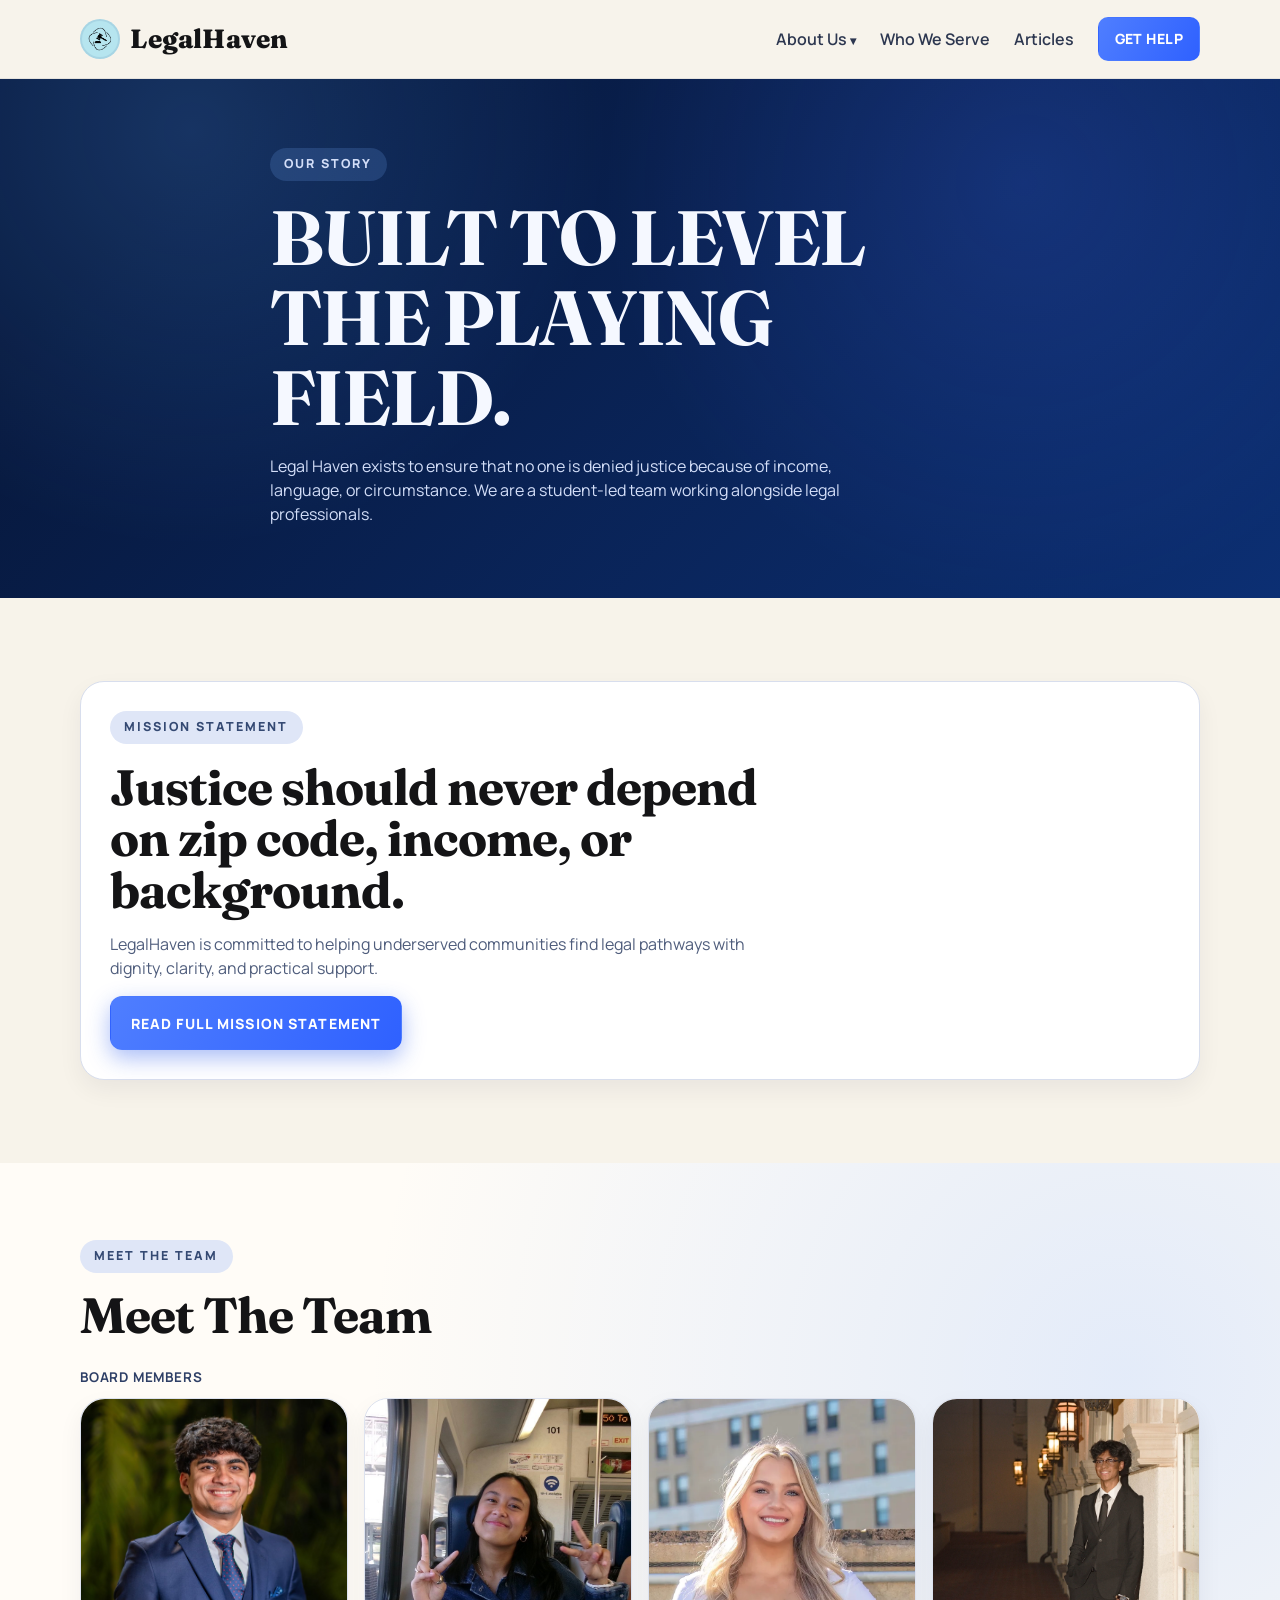
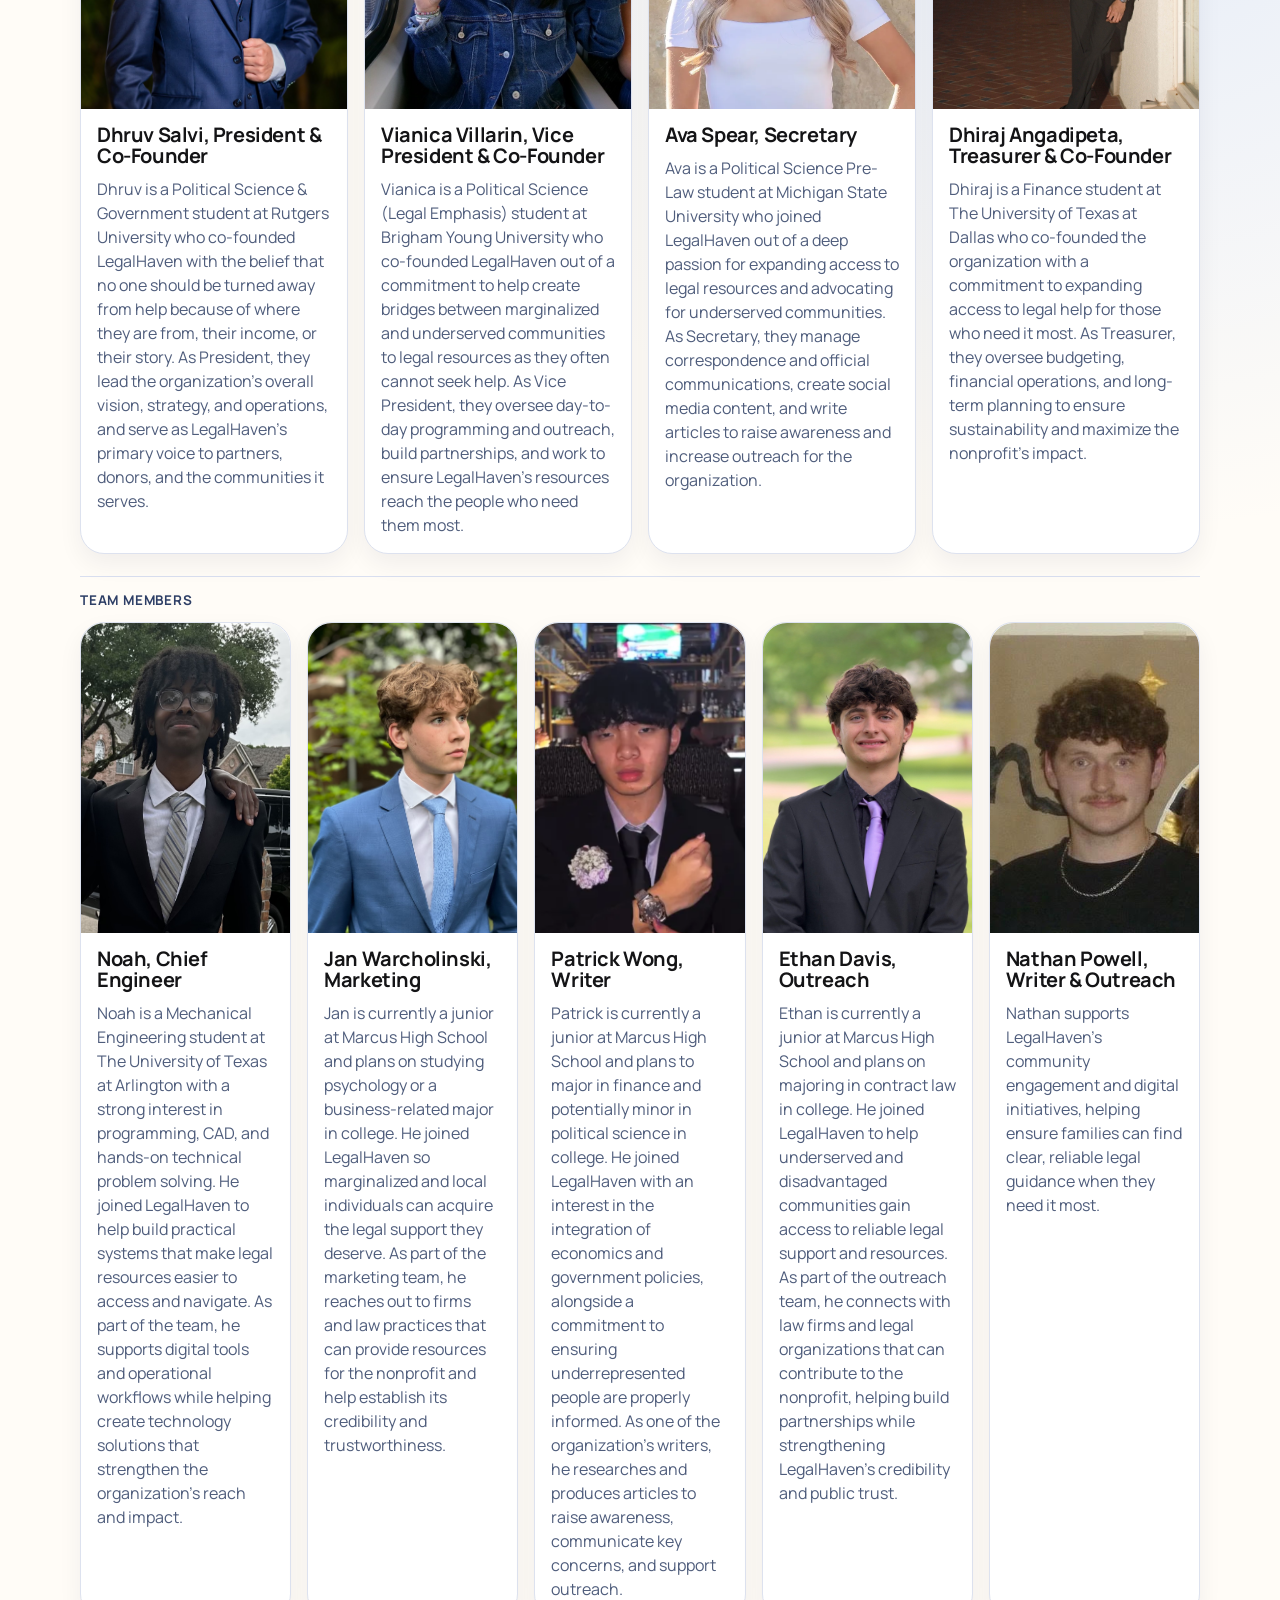
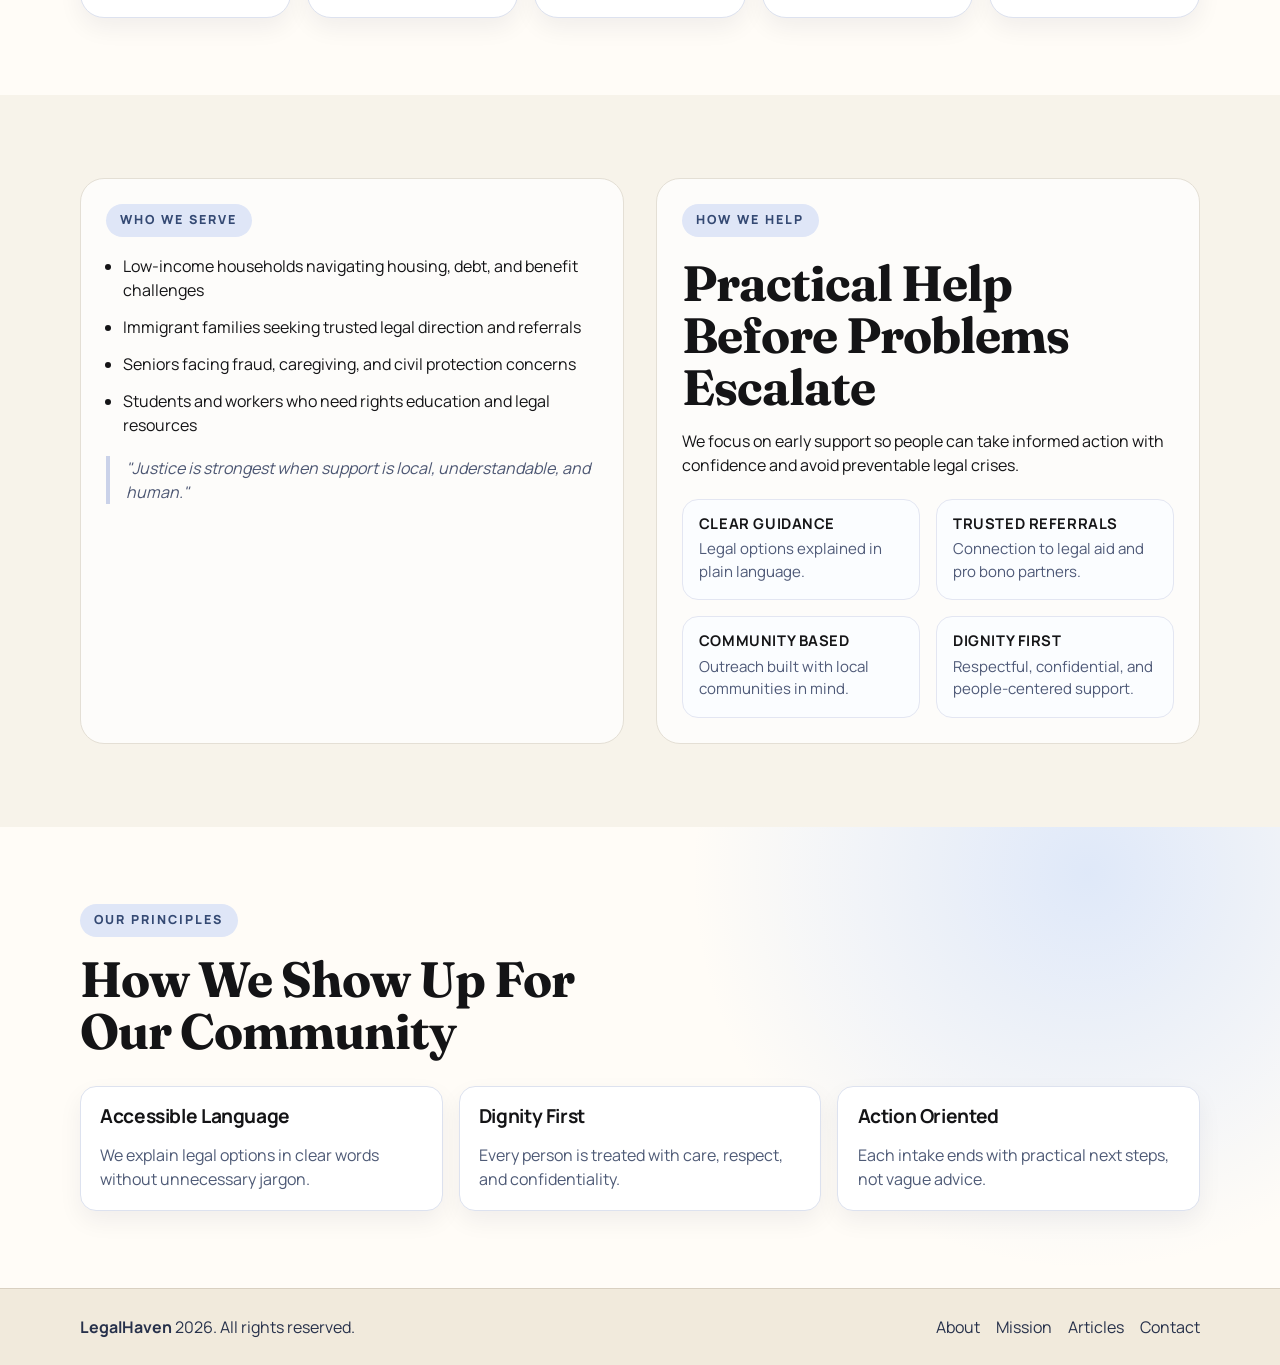
==== about.html @ 2b8de2f2 "Update team and add Substack sync" ====
<!DOCTYPE html>
<html lang="en">
<head>
  <meta charset="UTF-8" />
  <meta name="viewport" content="width=device-width, initial-scale=1.0" />
  <meta name="description" content="Learn about Legal Haven's mission to make legal support accessible for families, immigrants, and seniors." />
  <title>About | Legal Haven</title>
  <link rel="icon" type="image/jpeg" href="legallogo_withouttext2.jpg" />
  <link rel="preconnect" href="https://fonts.googleapis.com" />
  <link rel="preconnect" href="https://fonts.gstatic.com" crossorigin />
  <link href="https://fonts.googleapis.com/css2?family=Fraunces:opsz,wght@9..144,700;9..144,800&family=Manrope:wght@400;500;600;700;800&display=swap" rel="stylesheet" />
  <link rel="stylesheet" href="styles.css" />
</head>
<body>
  <a class="skip-link" href="#main-content">Skip to main content</a>

  <header class="site-header" id="top">
    <div class="container nav-wrap">
      <a class="brand" href="index.html" aria-label="Legal Haven home">
        <img class="brand-mark" src="legallogo_withouttext2.jpg" alt="LegalHaven logo" />
        <span class="brand-text">LegalHaven</span>
      </a>

      <button class="menu-toggle" type="button" aria-expanded="false" aria-controls="primary-nav" aria-label="Toggle navigation">
        <span></span>
        <span></span>
        <span></span>
      </button>

      <nav class="site-nav" id="primary-nav" aria-label="Primary">
        <div class="nav-dropdown">
          <button class="dropdown-trigger" type="button" aria-expanded="false" aria-controls="about-menu-about">About Us</button>
          <div class="dropdown-menu" id="about-menu-about">
            <a href="mission.html">Mission</a>
            <a href="about.html#our-team" aria-current="page">Our Team</a>
          </div>
        </div>
        <a href="about.html#who-we-serve">Who We Serve</a>
        <a href="articles.html">Articles</a>
        <a class="btn btn-small" href="contact.html">Get Help</a>
      </nav>
    </div>
  </header>

  <main id="main-content">
    <section class="page-hero section-dark">
      <div class="container page-hero-inner reveal">
        <p class="eyebrow">Our Story</p>
        <h1>Built To Level The Playing Field.</h1>
        <p>
          Legal Haven exists to ensure that no one is denied justice because of income,
          language, or circumstance. We are a student-led team working alongside legal professionals.
        </p>
      </div>
    </section>

    <section class="story section-light">
      <div class="container mission-callout reveal">
        <p class="eyebrow">Mission Statement</p>
        <h2>Justice should never depend on zip code, income, or background.</h2>
        <p>
          LegalHaven is committed to helping underserved communities find legal pathways with dignity,
          clarity, and practical support.
        </p>
        <a class="btn btn-primary" href="mission.html">Read Full Mission Statement</a>
      </div>
    </section>

    <section class="team section-light" id="our-team">
      <div class="container">
        <p class="eyebrow reveal">Meet The Team</p>
        <h2 class="section-title reveal">Meet The Team</h2>
        <h3 class="team-subtitle reveal">Board Members</h3>
        <div class="team-grid team-grid-board">
          <article class="team-card reveal">
            <div class="team-photo-wrap">
              <button class="team-photo-trigger" type="button" aria-expanded="false" aria-controls="team-social-dhruv">
                <img src="dhruv.jpg" alt="Dhruv Salvi, President and Co-Founder" class="team-photo team-photo-dhruv" />
              </button>
              <div class="team-social-tab" id="team-social-dhruv" aria-label="Dhruv social links">
                <a class="social-icon instagram" href="https://instagram.com/dhruvmsalvi" target="_blank" rel="noopener noreferrer" aria-label="Dhruv on Instagram">
                  <svg viewBox="0 0 24 24" aria-hidden="true" focusable="false">
                    <rect x="3" y="3" width="18" height="18" rx="5" ry="5"></rect>
                    <circle cx="12" cy="12" r="4"></circle>
                    <circle cx="17" cy="7" r="1.2" class="insta-dot"></circle>
                  </svg>
                </a>
                <a class="social-icon linkedin" href="https://www.linkedin.com/in/dhruvmsalvi/" target="_blank" rel="noopener noreferrer" aria-label="Dhruv on LinkedIn">
                  <span aria-hidden="true">in</span>
                </a>
              </div>
            </div>
            <div class="team-copy">
              <h3>Dhruv Salvi, President &amp; Co-Founder</h3>
              <p class="team-bio">
                Dhruv is a Political Science &amp; Government student at Rutgers University who co-founded LegalHaven with the belief that no one should be turned away from help because of where they are from, their income, or their story. As President, they lead the organization's overall vision, strategy, and operations, and serve as LegalHaven's primary voice to partners, donors, and the communities it serves.
              </p>
            </div>
          </article>

          <article class="team-card reveal">
            <div class="team-photo-wrap">
              <button class="team-photo-trigger" type="button" aria-expanded="false" aria-controls="team-social-vianica">
                <img src="vianica.jpg" alt="Vianica Villarin, Vice President and Co-Founder" class="team-photo" />
              </button>
              <div class="team-social-tab" id="team-social-vianica" aria-label="Vianica social links">
                <a class="social-icon instagram" href="https://instagram.com/vianicavillarin" target="_blank" rel="noopener noreferrer" aria-label="Vianica on Instagram">
                  <svg viewBox="0 0 24 24" aria-hidden="true" focusable="false">
                    <rect x="3" y="3" width="18" height="18" rx="5" ry="5"></rect>
                    <circle cx="12" cy="12" r="4"></circle>
                    <circle cx="17" cy="7" r="1.2" class="insta-dot"></circle>
                  </svg>
                </a>
                <a class="social-icon linkedin" href="https://www.linkedin.com/in/vianica-villarin/" target="_blank" rel="noopener noreferrer" aria-label="Vianica on LinkedIn">
                  <span aria-hidden="true">in</span>
                </a>
              </div>
            </div>
            <div class="team-copy">
              <h3>Vianica Villarin, Vice President &amp; Co-Founder</h3>
              <p class="team-bio">
                Vianica is a Political Science (Legal Emphasis) student at Brigham Young University who co-founded LegalHaven out of a commitment to help create bridges between marginalized and underserved communities to legal resources as they often cannot seek help. As Vice President, they oversee day-to-day programming and outreach, build partnerships, and work to ensure LegalHaven's resources reach the people who need them most.
              </p>
            </div>
          </article>

          <article class="team-card reveal">
            <div class="team-photo-wrap">
              <button class="team-photo-trigger" type="button" aria-expanded="false" aria-controls="team-social-ava">
                <img src="ava.png" alt="Ava Spear, Secretary" class="team-photo" />
              </button>
              <div class="team-social-tab" id="team-social-ava" aria-label="Ava social links">
                <a class="social-icon instagram" href="https://instagram.com/_ava_spear" target="_blank" rel="noopener noreferrer" aria-label="Ava on Instagram">
                  <svg viewBox="0 0 24 24" aria-hidden="true" focusable="false">
                    <rect x="3" y="3" width="18" height="18" rx="5" ry="5"></rect>
                    <circle cx="12" cy="12" r="4"></circle>
                    <circle cx="17" cy="7" r="1.2" class="insta-dot"></circle>
                  </svg>
                </a>
                <a class="social-icon linkedin" href="https://www.linkedin.com/in/ava-spear-97986b32b/" target="_blank" rel="noopener noreferrer" aria-label="Ava on LinkedIn">
                  <span aria-hidden="true">in</span>
                </a>
              </div>
            </div>
            <div class="team-copy">
              <h3>Ava Spear, Secretary</h3>
              <p class="team-bio">
                Ava is a Political Science Pre-Law student at Michigan State University who joined LegalHaven out of a deep passion for expanding access to legal resources and advocating for underserved communities. As Secretary, they manage correspondence and official communications, create social media content, and write articles to raise awareness and increase outreach for the organization.
              </p>
            </div>
          </article>

          <article class="team-card reveal">
            <div class="team-photo-wrap">
              <button class="team-photo-trigger" type="button" aria-expanded="false" aria-controls="team-social-dhiraj">
                <img src="dhiraj.jpg" alt="Dhiraj Angadipeta, Treasurer and Co-Founder" class="team-photo" />
              </button>
              <div class="team-social-tab" id="team-social-dhiraj" aria-label="Dhiraj social links">
                <a class="social-icon instagram" href="https://instagram.com/dhirajangadipeta" target="_blank" rel="noopener noreferrer" aria-label="Dhiraj on Instagram">
                  <svg viewBox="0 0 24 24" aria-hidden="true" focusable="false">
                    <rect x="3" y="3" width="18" height="18" rx="5" ry="5"></rect>
                    <circle cx="12" cy="12" r="4"></circle>
                    <circle cx="17" cy="7" r="1.2" class="insta-dot"></circle>
                  </svg>
                </a>
                <a class="social-icon linkedin" href="https://www.linkedin.com/in/dhirajangadipeta/" target="_blank" rel="noopener noreferrer" aria-label="Dhiraj on LinkedIn">
                  <span aria-hidden="true">in</span>
                </a>
              </div>
            </div>
            <div class="team-copy">
              <h3>Dhiraj Angadipeta, Treasurer &amp; Co-Founder</h3>
              <p class="team-bio">
                Dhiraj is a Finance student at The University of Texas at Dallas who co-founded the organization with a commitment to expanding access to legal help for those who need it most. As Treasurer, they oversee budgeting, financial operations, and long-term planning to ensure sustainability and maximize the nonprofit's impact.
              </p>
            </div>
          </article>
        </div>

        <hr class="team-divider" />
        <h3 class="team-subtitle reveal">Team Members</h3>

        <div class="team-grid team-grid-members">

          <article class="team-card reveal">
            <div class="team-photo-wrap">
              <button class="team-photo-trigger" type="button" aria-expanded="false" aria-controls="team-social-nooh">
                <img src="noah.png" alt="Noah, Chief Engineer" class="team-photo noah-photo-shift" />
              </button>
              <div class="team-social-tab" id="team-social-nooh" aria-label="Nooh social links">
                <a class="social-icon linkedin" href="https://www.linkedin.com/in/nooh-ahmed-657611372/" target="_blank" rel="noopener noreferrer" aria-label="Nooh on LinkedIn">
                  <span aria-hidden="true">in</span>
                </a>
              </div>
            </div>
            <div class="team-copy">
              <h3>Noah, Chief Engineer</h3>
              <p class="team-bio">
                Noah is a Mechanical Engineering student at The University of Texas at Arlington with a strong interest in programming, CAD, and hands-on technical problem solving. He joined LegalHaven to help build practical systems that make legal resources easier to access and navigate. As part of the team, he supports digital tools and operational workflows while helping create technology solutions that strengthen the organization's reach and impact.
              </p>
            </div>
          </article>

          <article class="team-card reveal">
            <div class="team-photo-wrap">
              <img src="Jan.jpg" alt="Jan Warcholinski, Marketing" class="team-photo" />
            </div>
            <div class="team-copy">
              <h3>Jan Warcholinski, Marketing</h3>
              <p class="team-bio">
                Jan is currently a junior at Marcus High School and plans on studying psychology or a business-related major in college. He joined LegalHaven so marginalized and local individuals can acquire the legal support they deserve. As part of the marketing team, he reaches out to firms and law practices that can provide resources for the nonprofit and help establish its credibility and trustworthiness.
              </p>
            </div>
          </article>

          <article class="team-card reveal">
            <div class="team-photo-wrap">
              <img src="patrick bigger.png" alt="Patrick Wong, Writer" class="team-photo" />
            </div>
            <div class="team-copy">
              <h3>Patrick Wong, Writer</h3>
              <p class="team-bio">
                Patrick is currently a junior at Marcus High School and plans to major in finance and potentially minor in political science in college. He joined LegalHaven with an interest in the integration of economics and government policies, alongside a commitment to ensuring underrepresented people are properly informed. As one of the organization's writers, he researches and produces articles to raise awareness, communicate key concerns, and support outreach.
              </p>
            </div>
          </article>

          <article class="team-card reveal">
            <div class="team-photo-wrap">
              <img src="ethan.jpg" alt="Ethan Davis, Outreach" class="team-photo" />
            </div>
            <div class="team-copy">
              <h3>Ethan Davis, Outreach</h3>
              <p class="team-bio">
                Ethan is currently a junior at Marcus High School and plans on majoring in contract law in college. He joined LegalHaven to help underserved and disadvantaged communities gain access to reliable legal support and resources. As part of the outreach team, he connects with law firms and legal organizations that can contribute to the nonprofit, helping build partnerships while strengthening LegalHaven's credibility and public trust.
              </p>
            </div>
          </article>

          <article class="team-card reveal">
            <div class="team-photo-wrap">
              <img src="nathan.jpg" alt="Nathan Powell, Writer and Outreach" class="team-photo" />
            </div>
            <div class="team-copy">
              <h3>Nathan Powell, Writer &amp; Outreach</h3>
              <p class="team-bio">
                Nathan supports LegalHaven's community engagement and digital initiatives, helping ensure families can find clear, reliable legal guidance when they need it most.
              </p>
            </div>
          </article>
        </div>
      </div>
    </section>

    <section class="story section-light" id="who-we-serve">
      <div class="container story-grid">
        <article class="story-list reveal">
          <p class="eyebrow">Who We Serve</p>
          <ul>
            <li>Low-income households navigating housing, debt, and benefit challenges</li>
            <li>Immigrant families seeking trusted legal direction and referrals</li>
            <li>Seniors facing fraud, caregiving, and civil protection concerns</li>
            <li>Students and workers who need rights education and legal resources</li>
          </ul>
          <blockquote>
            "Justice is strongest when support is local, understandable, and human."
          </blockquote>
        </article>

        <article class="story-copy reveal">
          <p class="eyebrow">How We Help</p>
          <h2>Practical Help Before Problems Escalate</h2>
          <p>
            We focus on early support so people can take informed action with confidence and avoid preventable legal crises.
          </p>
          <div class="value-grid">
            <article>
              <h3>Clear Guidance</h3>
              <p>Legal options explained in plain language.</p>
            </article>
            <article>
              <h3>Trusted Referrals</h3>
              <p>Connection to legal aid and pro bono partners.</p>
            </article>
            <article>
              <h3>Community Based</h3>
              <p>Outreach built with local communities in mind.</p>
            </article>
            <article>
              <h3>Dignity First</h3>
              <p>Respectful, confidential, and people-centered support.</p>
            </article>
          </div>
        </article>
      </div>
    </section>

    <section class="services section-light">
      <div class="container">
        <p class="eyebrow reveal">Our Principles</p>
        <h2 class="section-title reveal">How We Show Up For Our Community</h2>
        <div class="service-grid">
          <article class="service-card reveal">
            <h3>Accessible Language</h3>
            <p>We explain legal options in clear words without unnecessary jargon.</p>
          </article>
          <article class="service-card reveal">
            <h3>Dignity First</h3>
            <p>Every person is treated with care, respect, and confidentiality.</p>
          </article>
          <article class="service-card reveal">
            <h3>Action Oriented</h3>
            <p>Each intake ends with practical next steps, not vague advice.</p>
          </article>
        </div>
      </div>
    </section>
  </main>

  <footer class="site-footer">
    <div class="container footer-wrap">
      <p><strong>LegalHaven</strong> <span id="year"></span>. All rights reserved.</p>
      <div class="footer-links">
        <a href="about.html">About</a>
        <a href="mission.html">Mission</a>
        <a href="articles.html">Articles</a>
        <a href="contact.html">Contact</a>
      </div>
    </div>
  </footer>

  <script src="script.js"></script>
</body>
</html>
---- styles.css ----
:root {
  --bg-ink: #07183c;
  --bg-ink-2: #0c2f73;
  --bg-cream: #f7f3ea;
  --bg-paper: #fffcf7;
  --text-dark: #141416;
  --text-soft: #54607a;
  --line: #d6d9e5;
  --accent: #54a2ff;
  --accent-2: #2f61ff;
  --radius-xl: 24px;
  --radius-lg: 16px;
  --shadow-soft: 0 20px 45px rgba(8, 18, 48, 0.18);
}

* {
  box-sizing: border-box;
}

html {
  scroll-behavior: smooth;
}

body {
  margin: 0;
  font-family: "Manrope", "Segoe UI", Tahoma, sans-serif;
  color: var(--text-dark);
  background: var(--bg-paper);
  line-height: 1.5;
}

img,
svg {
  max-width: 100%;
  display: block;
}

a {
  color: inherit;
  text-decoration: none;
}

.skip-link {
  position: absolute;
  left: 1rem;
  top: -100px;
  z-index: 999;
  background: #ffffff;
  color: #000000;
  padding: 0.5rem 0.75rem;
  border-radius: 0.5rem;
}

.skip-link:focus {
  top: 1rem;
}

.container {
  width: min(1120px, 92vw);
  margin: 0 auto;
}

.section-dark {
  color: #f5f8ff;
}

.section-light {
  color: var(--text-dark);
}

.site-header {
  position: sticky;
  top: 0;
  z-index: 40;
  background: rgba(247, 243, 234, 0.95);
  backdrop-filter: blur(8px);
  border-bottom: 1px solid rgba(16, 28, 56, 0.08);
}

.nav-wrap {
  min-height: 78px;
  display: flex;
  align-items: center;
  justify-content: space-between;
  gap: 1.25rem;
}

.brand {
  display: inline-flex;
  align-items: center;
  gap: 0.65rem;
  font-weight: 800;
  letter-spacing: 0.2px;
}

.brand-mark {
  width: 40px;
  height: 40px;
  display: block;
  border-radius: 50%;
  object-fit: contain;
  padding: 2px;
  background: #a7d5e4;
}

.brand-text {
  font-family: "Fraunces", Georgia, serif;
  font-size: 1.65rem;
}

.site-nav {
  display: flex;
  align-items: center;
  gap: 1.5rem;
  font-weight: 600;
  color: #2d3750;
}

.nav-dropdown {
  position: relative;
}

.nav-dropdown::after {
  content: "";
  position: absolute;
  left: 0;
  top: 100%;
  width: 100%;
  height: 12px;
}

.dropdown-trigger {
  border: 0;
  background: transparent;
  font: inherit;
  color: inherit;
  font-weight: 600;
  cursor: pointer;
  padding: 0;
}

.dropdown-trigger::after {
  content: " \25BE";
  font-size: 0.78rem;
}

.dropdown-menu {
  position: absolute;
  top: calc(100% + 2px);
  left: 0;
  min-width: 180px;
  background: #ffffff;
  border: 1px solid #d9dfed;
  border-radius: 12px;
  box-shadow: 0 18px 32px rgba(20, 32, 71, 0.15);
  padding: 0.45rem;
  display: grid;
  gap: 0.15rem;
  opacity: 0;
  visibility: hidden;
  transform: translateY(8px);
  transition: opacity 0.2s ease, transform 0.2s ease, visibility 0.2s ease;
  z-index: 45;
}

.dropdown-menu a {
  padding: 0.6rem 0.7rem;
  border-radius: 8px;
}

.dropdown-menu a:hover,
.dropdown-menu a:focus-visible {
  background: #edf3ff;
  color: #0f56da;
}

.nav-dropdown:hover .dropdown-menu,
.nav-dropdown:focus-within .dropdown-menu,
.nav-dropdown.open .dropdown-menu {
  opacity: 1;
  visibility: visible;
  transform: translateY(0);
}

.site-nav a:hover,
.site-nav a:focus-visible {
  color: #0f56da;
}

.site-nav a[aria-current="page"] {
  color: #124ec8;
}

.menu-toggle {
  display: none;
  border: 0;
  padding: 0.35rem;
  background: transparent;
}

.menu-toggle span {
  display: block;
  width: 24px;
  height: 2px;
  background: #1b2133;
}

.menu-toggle span + span {
  margin-top: 5px;
}

.hero {
  position: relative;
  overflow: hidden;
  background:
    radial-gradient(circle at 12% 15%, rgba(84, 162, 255, 0.2), transparent 40%),
    radial-gradient(circle at 82% 22%, rgba(72, 112, 255, 0.2), transparent 44%),
    linear-gradient(135deg, var(--bg-ink) 20%, var(--bg-ink-2) 100%);
}

.hero::after {
  content: "";
  position: absolute;
  inset: 0;
  pointer-events: none;
  background-image: radial-gradient(rgba(255, 255, 255, 0.12) 0.7px, transparent 0.7px);
  background-size: 28px 28px;
  opacity: 0.5;
}

.hero-grid {
  position: relative;
  z-index: 1;
  padding: 5rem 0 4.25rem;
  display: grid;
  grid-template-columns: 1.15fr 0.85fr;
  gap: 2.2rem;
  align-items: center;
}

.page-hero {
  position: relative;
  overflow: hidden;
  background:
    radial-gradient(circle at 15% 10%, rgba(84, 162, 255, 0.2), transparent 35%),
    radial-gradient(circle at 80% 20%, rgba(72, 112, 255, 0.18), transparent 38%),
    linear-gradient(135deg, var(--bg-ink) 15%, var(--bg-ink-2) 100%);
}

.page-hero-inner {
  padding: 4.3rem 0 3.5rem;
  max-width: 74ch;
  position: relative;
  z-index: 1;
}

.page-hero-inner h1 {
  max-width: 19ch;
}

.page-hero-inner p {
  max-width: 62ch;
  color: #d3def8;
}

.eyebrow {
  width: fit-content;
  margin: 0 0 1.1rem;
  font-size: 0.78rem;
  text-transform: uppercase;
  letter-spacing: 0.16em;
  font-weight: 800;
  padding: 0.45rem 0.9rem;
  border-radius: 999px;
  background: rgba(117, 170, 255, 0.18);
  color: #d7e8ff;
}

.section-light .eyebrow {
  background: #dfe6f7;
  color: #344973;
}

h1,
h2,
h3 {
  margin: 0 0 1rem;
  line-height: 1.04;
  letter-spacing: -0.02em;
}

h1,
h2 {
  font-family: "Fraunces", Georgia, serif;
}

h1 {
  font-size: clamp(2rem, 6vw, 4.8rem);
  max-width: 14ch;
  text-transform: uppercase;
}

h2 {
  font-size: clamp(1.75rem, 4vw, 3.1rem);
}

h3 {
  font-size: 1.2rem;
}

.accent {
  color: var(--accent);
  text-decoration: underline;
  text-decoration-thickness: 4px;
  text-underline-offset: 6px;
}

.hero-text {
  max-width: 58ch;
  margin-bottom: 2rem;
  color: #d4def8;
  font-size: 1.05rem;
}

.hero-actions {
  display: flex;
  flex-wrap: wrap;
  gap: 0.85rem;
}

.btn {
  display: inline-flex;
  align-items: center;
  justify-content: center;
  border-radius: 12px;
  font-weight: 800;
  font-size: 0.88rem;
  letter-spacing: 0.08em;
  text-transform: uppercase;
  padding: 0.95rem 1.25rem;
  border: 1px solid transparent;
  transition: transform 0.2s ease, box-shadow 0.2s ease;
}

.btn:hover,
.btn:focus-visible {
  transform: translateY(-2px);
}

.btn-primary {
  background: linear-gradient(120deg, #4f7eff, #2f61ff);
  color: #ffffff;
  box-shadow: 0 8px 22px rgba(32, 81, 235, 0.38);
}

.btn-ghost {
  border-color: rgba(207, 220, 255, 0.45);
  color: #deebff;
}

.btn-small {
  padding: 0.65rem 1rem;
  border-radius: 10px;
  background: linear-gradient(120deg, #4f7eff, #2f61ff);
  color: #ffffff;
  letter-spacing: 0.03em;
}

.impact-card {
  background: rgba(255, 255, 255, 0.97);
  color: #101935;
  border-radius: var(--radius-xl);
  padding: 1.5rem;
  box-shadow: var(--shadow-soft);
  border: 1px solid rgba(102, 115, 160, 0.2);
}

.icon-chip {
  width: 46px;
  height: 46px;
  border-radius: 14px;
  display: grid;
  place-items: center;
  background: linear-gradient(140deg, #4f7eff, #71b5ff);
  color: #ffffff;
  font-size: 1.5rem;
  margin-bottom: 1rem;
}

.impact-card h2 {
  font-size: clamp(1.3rem, 2vw, 1.7rem);
  margin-bottom: 0.85rem;
}

.impact-card ul {
  margin: 0 0 1.2rem;
  padding-left: 1rem;
  color: #2f3b5b;
}

.impact-card li + li {
  margin-top: 0.45rem;
}

.text-link {
  color: #255dde;
  font-weight: 700;
  text-decoration: underline;
  text-underline-offset: 3px;
}

.ticker {
  position: relative;
  z-index: 1;
  border-top: 1px solid rgba(202, 216, 255, 0.18);
  border-bottom: 1px solid rgba(202, 216, 255, 0.18);
  overflow: hidden;
}

.ticker-track {
  width: max-content;
  display: flex;
  gap: 2.2rem;
  padding: 0.95rem 0;
  font-size: 0.77rem;
  text-transform: uppercase;
  letter-spacing: 0.11em;
  font-weight: 700;
  color: #c5d7ff;
  animation: slide 28s linear infinite;
}

.story {
  background: var(--bg-cream);
  padding: 5.2rem 0;
}

.mission-callout {
  border: 1px solid #d8deed;
  border-radius: var(--radius-xl);
  background: #ffffff;
  padding: 1.8rem;
  box-shadow: 0 10px 24px rgba(16, 23, 46, 0.06);
}

.mission-callout h2 {
  max-width: 20ch;
}

.mission-callout p {
  max-width: 68ch;
  color: #4f5d7c;
}

.story-grid {
  display: grid;
  grid-template-columns: 1fr 1fr;
  gap: 2rem;
}

.story-list,
.story-copy {
  background: rgba(255, 255, 255, 0.75);
  border: 1px solid #e4dfd5;
  border-radius: var(--radius-xl);
  padding: 1.55rem;
}

.story-list ul {
  margin: 0 0 1.2rem;
  padding-left: 1.1rem;
}

.story-list li + li {
  margin-top: 0.8rem;
}

blockquote {
  margin: 0;
  padding-left: 1rem;
  border-left: 4px solid #cad2e9;
  font-style: italic;
  color: #4d5773;
}

.story-copy > p {
  margin-bottom: 1.35rem;
}

.value-grid {
  display: grid;
  grid-template-columns: repeat(2, minmax(0, 1fr));
  gap: 1rem;
}

.value-grid article {
  border: 1px solid #e3e6f2;
  border-radius: var(--radius-lg);
  background: #fbfdff;
  padding: 1rem;
}

.value-grid h3 {
  font-family: "Manrope", "Segoe UI", sans-serif;
  text-transform: uppercase;
  letter-spacing: 0.04em;
  font-size: 0.92rem;
  margin-bottom: 0.45rem;
}

.value-grid p {
  margin: 0;
  font-size: 0.94rem;
  color: #4f5a78;
}

.services {
  padding: 4.8rem 0;
  background:
    radial-gradient(circle at 85% 10%, rgba(140, 182, 255, 0.28), transparent 34%),
    var(--bg-paper);
}

.section-title {
  max-width: 16ch;
  margin-bottom: 1.8rem;
}

.service-grid {
  display: grid;
  grid-template-columns: repeat(3, minmax(0, 1fr));
  gap: 1rem;
}

.service-card {
  border-radius: var(--radius-lg);
  border: 1px solid #dde2ef;
  background: #ffffff;
  padding: 1.2rem;
  box-shadow: 0 10px 25px rgba(16, 23, 46, 0.06);
}

.service-card p {
  margin: 0;
  color: #4e5a76;
}

.team {
  padding: 4.8rem 0;
  background:
    radial-gradient(circle at 88% 10%, rgba(140, 182, 255, 0.24), transparent 34%),
    var(--bg-paper);
}

.team-grid {
  display: grid;
  grid-template-columns: repeat(4, minmax(0, 1fr));
  gap: 1rem;
}

.team-grid-members {
  grid-template-columns: repeat(5, minmax(0, 1fr));
}

.team-subtitle {
  margin: 0 0 0.85rem;
  font-family: "Manrope", "Segoe UI", sans-serif;
  text-transform: uppercase;
  letter-spacing: 0.06em;
  font-size: 0.84rem;
  color: #2e3f66;
}

.team-divider {
  border: 0;
  border-top: 1px solid #d9dff0;
  margin: 1.35rem 0 1.1rem;
}

.team-card {
  border-radius: var(--radius-xl);
  border: 1px solid #dde2ef;
  background: #ffffff;
  padding: 0 0 1rem;
  box-shadow: 0 10px 25px rgba(16, 23, 46, 0.06);
}

.team-photo-wrap {
  position: relative;
}

.team-photo-trigger {
  width: 100%;
  border: 0;
  padding: 0;
  background: transparent;
  display: block;
  text-align: left;
  cursor: pointer;
}

.team-photo-trigger:focus-visible {
  outline: 2px solid #4f7eff;
  outline-offset: -2px;
  border-radius: var(--radius-xl) var(--radius-xl) 0 0;
}

.team-photo {
  width: 100%;
  height: 310px;
  object-fit: cover;
  border-radius: var(--radius-xl) var(--radius-xl) 0 0;
  border: 0;
  background: #eff3fb;
}

.team-photo-dhruv {
  object-position: center 20%;
}

.noah-photo-shift {
  object-position: center 30%;
}

.team-social-tab {
  position: absolute;
  left: 0.8rem;
  right: 0.8rem;
  bottom: 0.8rem;
  display: flex;
  justify-content: space-between;
  align-items: center;
  gap: 0.8rem;
  padding: 0.65rem 0.85rem;
  border-radius: 14px;
  border: 1px solid #d6ddf0;
  background: rgba(255, 255, 255, 0.97);
  box-shadow: 0 10px 24px rgba(14, 28, 64, 0.2);
  opacity: 0;
  transform: translateY(10px);
  pointer-events: none;
  transition: opacity 0.22s ease, transform 0.22s ease;
}

.team-card:hover .team-social-tab,
.team-card:focus-within .team-social-tab,
.team-card.social-open .team-social-tab {
  opacity: 1;
  transform: translateY(0);
  pointer-events: auto;
}

.team-social-tab {
  justify-content: center;
}

.team-social-tab a.social-icon {
  width: 34px;
  height: 34px;
  border-radius: 50%;
  border: 1px solid #c9d4ef;
  display: inline-flex;
  align-items: center;
  justify-content: center;
  font-weight: 800;
  color: #1d2f56;
  background: #ffffff;
}

.team-social-tab a.social-icon.instagram {
  font-size: 1.05rem;
  letter-spacing: 0.01em;
}

.team-social-tab a.social-icon.instagram svg {
  width: 16px;
  height: 16px;
  stroke: currentColor;
  fill: none;
  stroke-width: 1.8;
}

.team-social-tab a.social-icon.instagram .insta-dot {
  fill: currentColor;
  stroke: none;
}

.team-social-tab a.social-icon.linkedin {
  font-size: 0.82rem;
  text-transform: lowercase;
}

.team-social-tab a.social-icon:hover,
.team-social-tab a.social-icon:focus-visible {
  color: #114dc7;
  border-color: #9bb6f8;
  background: #eef4ff;
}

.team-copy {
  padding: 1rem 1rem 0;
}

.team-copy h3 {
  margin-bottom: 0.65rem;
  font-size: clamp(1.05rem, 1.7vw, 1.25rem);
}

.team-copy p {
  margin: 0;
  color: #4f5d7c;
}

.team-bio {
  display: block;
}

.mission {
  padding: 4.8rem 0;
  background: var(--bg-paper);
}

.mission-grid {
  display: grid;
  grid-template-columns: repeat(2, minmax(0, 1fr));
  gap: 1rem;
}

.mission-card {
  border-radius: var(--radius-xl);
  border: 1px solid #dde2ef;
  background: #ffffff;
  padding: 1.4rem;
  box-shadow: 0 10px 25px rgba(16, 23, 46, 0.06);
}

.mission-card h2 {
  font-size: clamp(1.5rem, 3vw, 2.25rem);
}

.mission-card p,
.mission-card li {
  color: #4f5d7c;
}

.mission-card ul {
  margin: 0 0 1rem;
  padding-left: 1.1rem;
}

.mission-card li + li {
  margin-top: 0.55rem;
}

.cta {
  padding: 4.8rem 0;
  background:
    radial-gradient(circle at 80% 15%, rgba(97, 144, 255, 0.26), transparent 38%),
    linear-gradient(140deg, #081a43, #14377f);
}

.cta-wrap {
  display: grid;
  grid-template-columns: 1fr 0.95fr;
  gap: 1.4rem;
  align-items: start;
}

.cta-wrap p {
  max-width: 44ch;
  color: #d3ddf8;
}

.contact-form {
  background: rgba(255, 255, 255, 0.98);
  color: #12203f;
  border: 1px solid #bdc7df;
  border-radius: var(--radius-xl);
  padding: 1.2rem;
  box-shadow: var(--shadow-soft);
}

.contact-form label {
  display: block;
  font-size: 0.78rem;
  text-transform: uppercase;
  letter-spacing: 0.1em;
  margin-bottom: 0.35rem;
  font-weight: 800;
  color: #253860;
}

.contact-form input,
.contact-form textarea {
  width: 100%;
  border: 1px solid #ced4e5;
  border-radius: 10px;
  padding: 0.8rem;
  margin-bottom: 0.8rem;
  font: inherit;
}

.contact-form select {
  width: 100%;
  border: 1px solid #ced4e5;
  border-radius: 10px;
  padding: 0.8rem;
  margin-bottom: 0.8rem;
  font: inherit;
  background: #ffffff;
}

.contact-form input:focus,
.contact-form textarea:focus,
.contact-form select:focus {
  outline: 2px solid #4f7eff;
  outline-offset: 1px;
}

.form-note {
  margin: 0.65rem 0 0;
  color: #4f5d7c;
  font-size: 0.86rem;
}

.site-footer {
  background: #f1eadc;
  color: #27314b;
  border-top: 1px solid #d9d0c1;
}

.footer-wrap {
  min-height: 76px;
  display: flex;
  justify-content: space-between;
  align-items: center;
  gap: 1rem;
}

.footer-links {
  display: flex;
  gap: 1rem;
}

.footer-links a:hover,
.footer-links a:focus-visible {
  text-decoration: underline;
  text-underline-offset: 3px;
}

.service-bands {
  padding: 0 0 4.8rem;
}

.service-band-grid {
  display: grid;
  grid-template-columns: repeat(2, minmax(0, 1fr));
  gap: 1rem;
}

.band-card {
  border-radius: var(--radius-lg);
  border: 1px solid #dde2ef;
  background: #ffffff;
  padding: 1.2rem;
}

.band-card p {
  margin: 0;
  color: #4e5a76;
}

.cta-panel {
  border: 1px solid rgba(179, 198, 245, 0.45);
  border-radius: var(--radius-xl);
  padding: 1.2rem;
  display: grid;
  gap: 0.8rem;
  align-content: start;
}

.contact-page {
  padding: 4.8rem 0;
  background:
    radial-gradient(circle at 80% 10%, rgba(140, 182, 255, 0.24), transparent 35%),
    var(--bg-paper);
}

.contact-page-grid {
  display: grid;
  grid-template-columns: 1fr 1fr;
  gap: 1.2rem;
  align-items: start;
}

.contact-info {
  border-radius: var(--radius-xl);
  border: 1px solid #dde2ef;
  background: #ffffff;
  padding: 1.3rem;
}

.contact-info h2 {
  font-size: clamp(1.6rem, 3vw, 2.4rem);
}

.contact-info ul {
  margin: 0 0 1rem;
  padding-left: 1rem;
}

.contact-info li + li {
  margin-top: 0.55rem;
}

.contact-note {
  margin: 0;
  color: #4f5d7c;
}

.articles-page {
  padding: 4.8rem 0;
  background:
    radial-gradient(circle at 85% 10%, rgba(140, 182, 255, 0.24), transparent 35%),
    var(--bg-paper);
}

.article-grid {
  display: grid;
  grid-template-columns: repeat(3, minmax(0, 1fr));
  gap: 1rem;
}

.article-card {
  border-radius: var(--radius-xl);
  border: 1px solid #dde2ef;
  background: #ffffff;
  box-shadow: 0 10px 25px rgba(16, 23, 46, 0.06);
  overflow: hidden;
}

.article-card-link {
  display: block;
  height: 100%;
}

.article-card-image {
  width: 100%;
  height: 220px;
  object-fit: cover;
  background: #eff3fb;
}

.meenu-card-image {
  object-position: center 20%;
}

.meenu-hero-image {
  object-position: center 18%;
  height: min(460px, 50vw);
}

.article-card-body {
  padding: 1.2rem;
}

.article-card-body h2 {
  font-size: clamp(1.2rem, 2.4vw, 1.7rem);
  margin-bottom: 0.75rem;
}

.article-card-body p {
  margin: 0 0 1rem;
  color: #4f5d7c;
}

.article-card-meta,
.article-detail-meta {
  display: flex;
  flex-wrap: wrap;
  align-items: center;
  gap: 0.85rem 1rem;
  color: #66708a;
  font-weight: 600;
}

.article-author {
  display: inline-flex;
  align-items: center;
  gap: 0.55rem;
}

.article-author-photos {
  display: inline-flex;
  align-items: center;
}

.article-author-photos .article-author-photo + .article-author-photo {
  margin-left: -14px;
  border: 2px solid #ffffff;
}

.article-author-photo {
  width: 48px;
  height: 48px;
  border-radius: 50%;
  object-fit: cover;
  background: #dde5fa;
}

.article-detail {
  background: #ebedf1;
  padding: 3.6rem 0 4.8rem;
}

.article-shell {
  max-width: 860px;
  margin: 0 auto;
  border-radius: var(--radius-xl);
  border: 1px solid #dbe0ee;
  background: #ffffff;
  padding: 1.6rem;
  box-shadow: 0 12px 30px rgba(16, 23, 46, 0.07);
}

.article-shell h1 {
  max-width: 100%;
  text-transform: none;
  font-size: clamp(1.9rem, 4vw, 3.25rem);
}

.article-detail-meta {
  margin-bottom: 1.1rem;
}

.article-hero-image {
  width: 100%;
  height: min(420px, 42vw);
  object-fit: cover;
  border-radius: 14px;
  margin-bottom: 1.3rem;
}

.article-content p {
  margin: 0 0 1rem;
  font-size: 1.02rem;
  color: #2f3a56;
}

.article-content h2 {
  margin-top: 2rem;
  font-size: clamp(1.45rem, 2.6vw, 2rem);
}

.works-cited {
  margin: 0;
  padding-left: 1.1rem;
  color: #3f4964;
}

.works-cited li + li {
  margin-top: 0.65rem;
}

.reveal {
  opacity: 0;
  transform: translateY(22px);
  transition: opacity 0.7s ease, transform 0.7s ease;
}

.reveal.in-view {
  opacity: 1;
  transform: translateY(0);
}

@keyframes slide {
  from {
    transform: translateX(0);
  }
  to {
    transform: translateX(-50%);
  }
}

@media (max-width: 980px) {
  .hero-grid,
  .story-grid,
  .cta-wrap,
  .contact-page-grid {
    grid-template-columns: 1fr;
  }

  .team-grid {
    grid-template-columns: repeat(2, minmax(0, 1fr));
  }

  .team-photo {
    height: 290px;
  }

  .mission-grid {
    grid-template-columns: 1fr;
  }

  .service-grid {
    grid-template-columns: repeat(2, minmax(0, 1fr));
  }

  .article-grid {
    grid-template-columns: repeat(2, minmax(0, 1fr));
  }

  .service-band-grid {
    grid-template-columns: 1fr;
  }

  .hero-copy {
    max-width: 760px;
  }
}

@media (max-width: 760px) {
  .site-nav {
    display: none;
    position: absolute;
    right: 4vw;
    top: 72px;
    width: min(280px, 92vw);
    background: #ffffff;
    border: 1px solid #d9dfed;
    border-radius: 14px;
    box-shadow: 0 18px 32px rgba(20, 32, 71, 0.15);
    padding: 0.9rem;
    flex-direction: column;
    align-items: stretch;
    gap: 0.5rem;
  }

  .site-nav.open {
    display: flex;
  }

  .site-nav a {
    padding: 0.7rem;
    border-radius: 10px;
  }

  .nav-dropdown {
    width: 100%;
  }

  .nav-dropdown::after {
    display: none;
  }

  .dropdown-trigger {
    width: 100%;
    text-align: left;
    padding: 0.7rem;
    border-radius: 10px;
  }

  .dropdown-menu {
    position: static;
    min-width: 0;
    border: 0;
    box-shadow: none;
    padding: 0.2rem 0 0.1rem;
    opacity: 1;
    visibility: visible;
    transform: none;
    display: none;
  }

  .nav-dropdown.open .dropdown-menu {
    display: grid;
  }

  .dropdown-menu a {
    padding-left: 1.3rem;
  }

  .site-nav a:hover,
  .site-nav a:focus-visible {
    background: #edf3ff;
  }

  .menu-toggle {
    display: inline-block;
  }

  .hero-grid {
    padding-top: 4rem;
  }

  .page-hero-inner {
    padding-top: 3.2rem;
  }

  h1 {
    font-size: clamp(2rem, 12vw, 3.2rem);
  }

  .service-grid,
  .value-grid {
    grid-template-columns: 1fr;
  }

  .article-grid {
    grid-template-columns: 1fr;
  }

  .article-shell {
    padding: 1.2rem;
  }

  .article-hero-image {
    height: 250px;
  }

  .meenu-hero-image {
    height: 290px;
    object-position: center 22%;
  }

  .team-photo {
    height: 260px;
  }

  .team-social-tab {
    left: 0.6rem;
    right: 0.6rem;
    bottom: 0.6rem;
    padding: 0.62rem 0.72rem;
    gap: 0.55rem;
  }

  .team-social-tab a {
    font-size: 0.8rem;
  }

  .team-photo-dhruv {
    object-position: center 14%;
  }

  .team-grid {
    grid-template-columns: 1fr;
  }

  .cta-panel .btn {
    width: 100%;
  }

  .hero-actions {
    width: 100%;
  }

  .hero-actions .btn {
    flex: 1 1 100%;
  }

  .footer-wrap {
    flex-direction: column;
    align-items: flex-start;
    padding: 1rem 0;
  }
}

@media (prefers-reduced-motion: reduce) {
  *,
  *::before,
  *::after {
    animation-duration: 0.001ms !important;
    animation-iteration-count: 1 !important;
    transition-duration: 0.001ms !important;
    scroll-behavior: auto !important;
  }

  .reveal {
    opacity: 1;
    transform: none;
  }
}
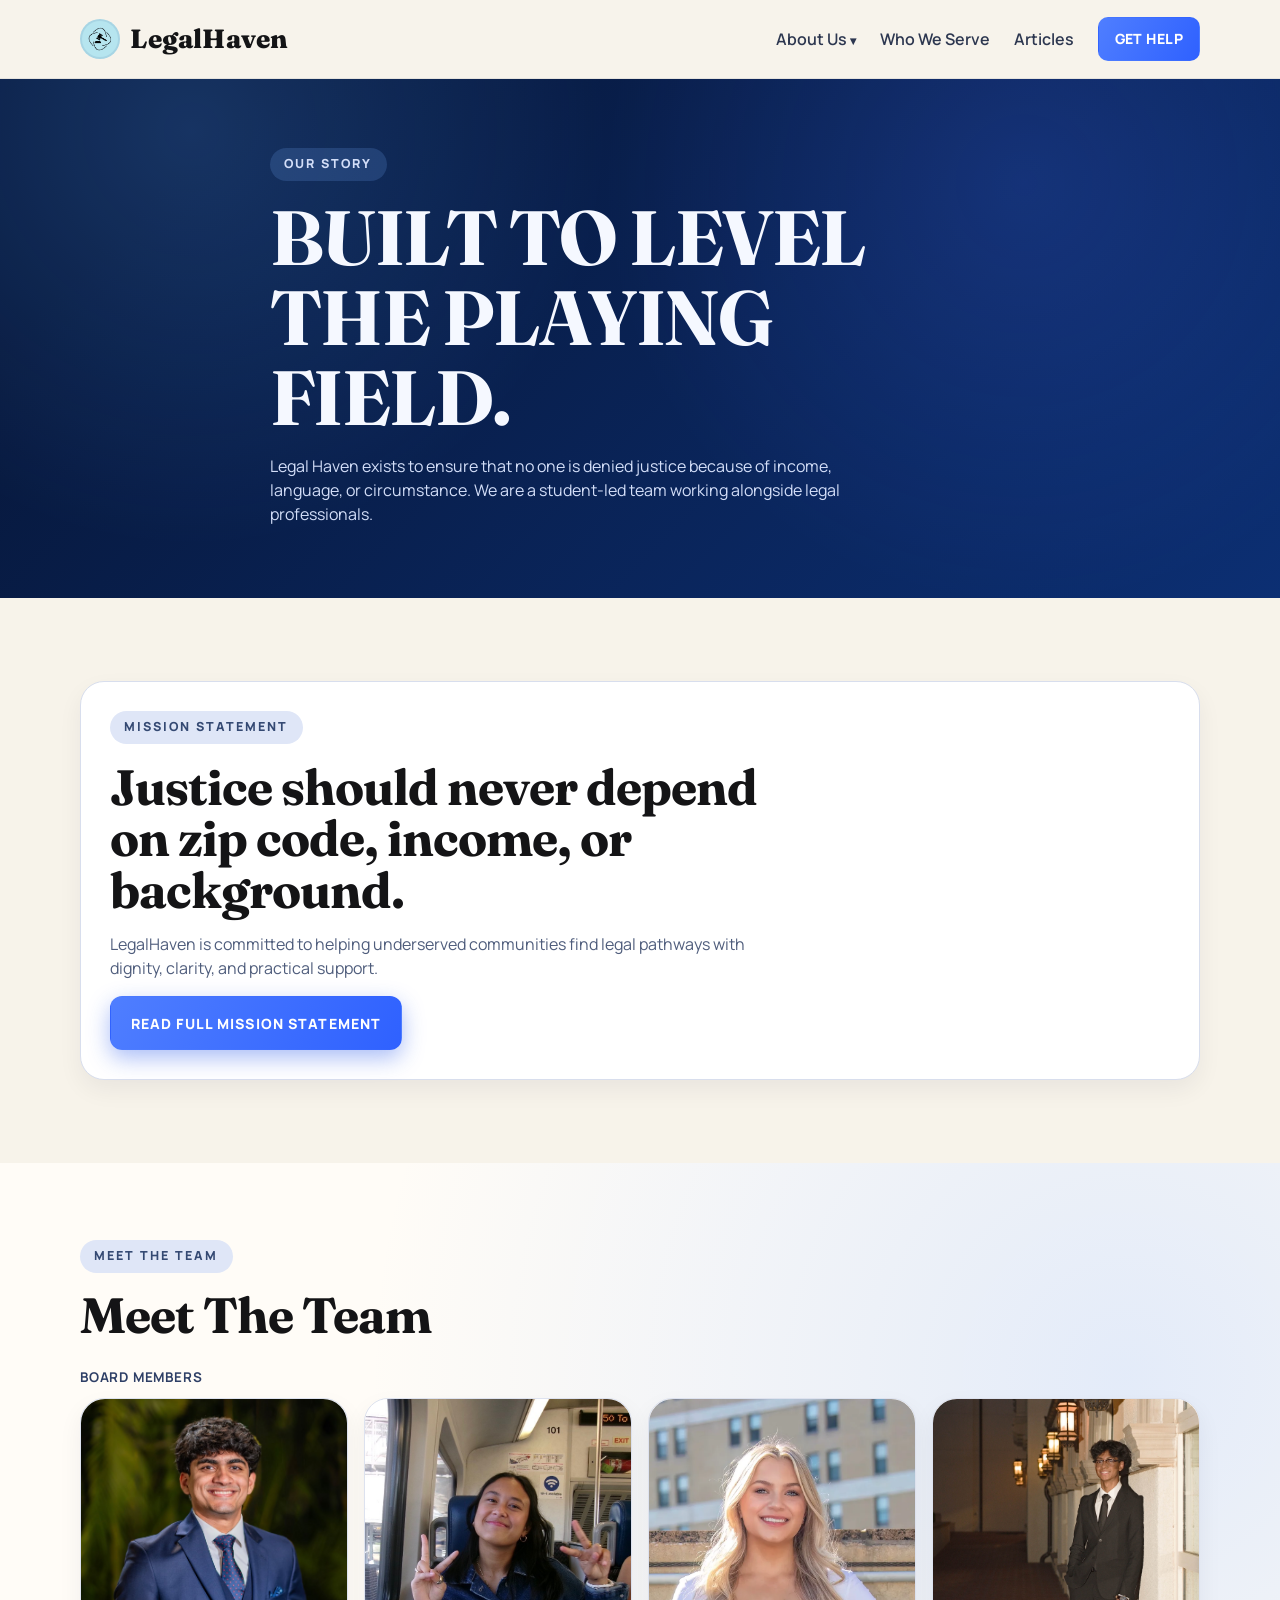
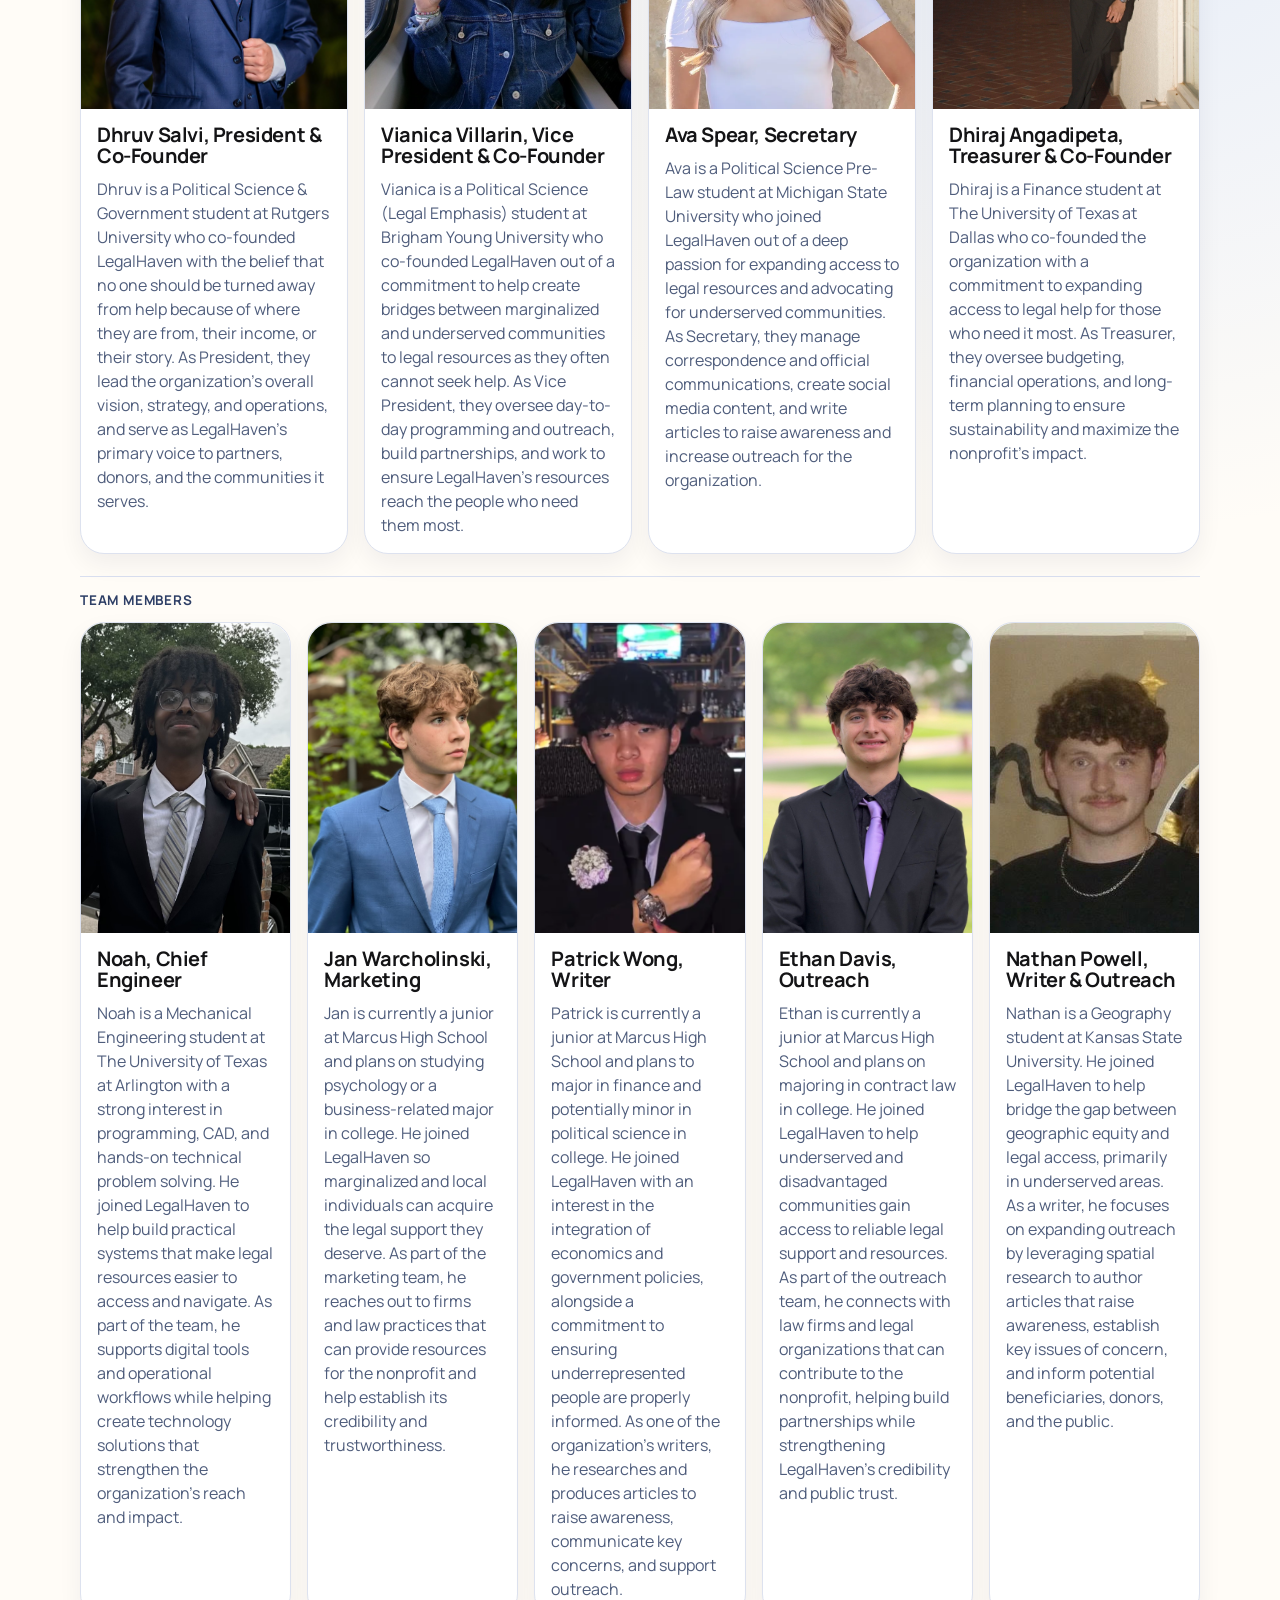
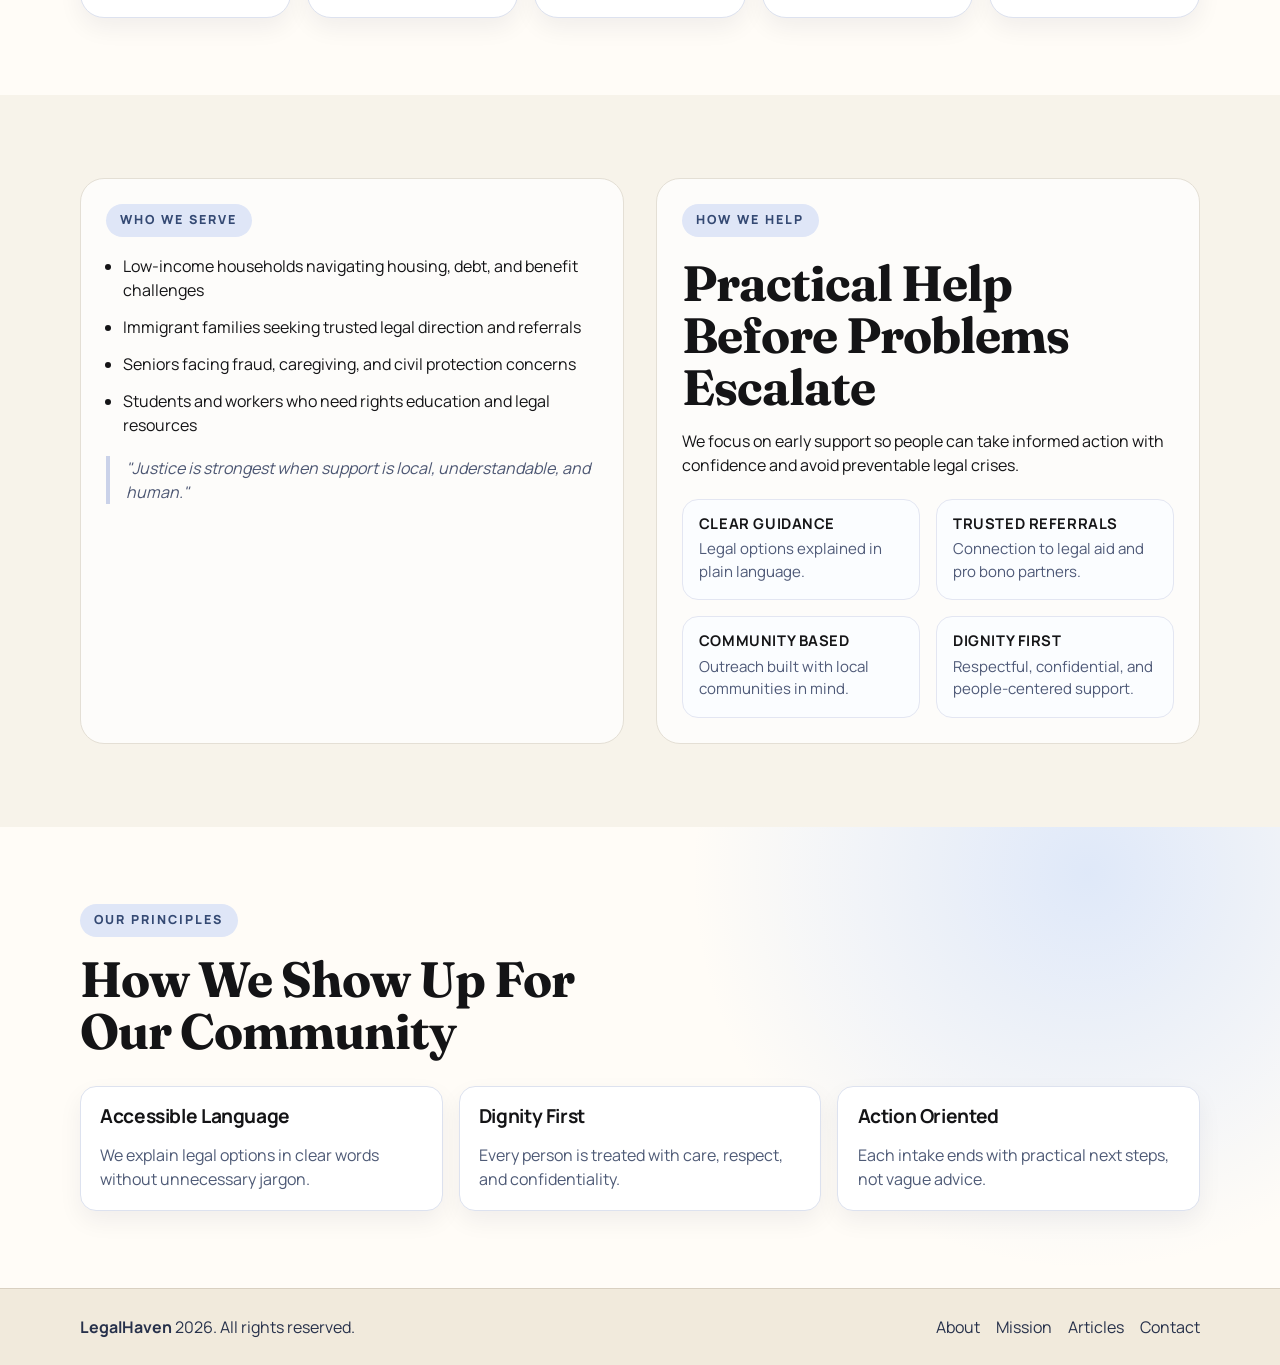
==== commit 157a2c9b: "Update Nathan bio" ====
--- a/about.html
+++ b/about.html
@@ -244,7 +244,7 @@
             <div class="team-copy">
               <h3>Nathan Powell, Writer &amp; Outreach</h3>
               <p class="team-bio">
-                Nathan supports LegalHaven's community engagement and digital initiatives, helping ensure families can find clear, reliable legal guidance when they need it most.
+                Nathan is a Geography student at Kansas State University. He joined LegalHaven to help bridge the gap between geographic equity and legal access, primarily in underserved areas. As a writer, he focuses on expanding outreach by leveraging spatial research to author articles that raise awareness, establish key issues of concern, and inform potential beneficiaries, donors, and the public.
               </p>
             </div>
           </article>
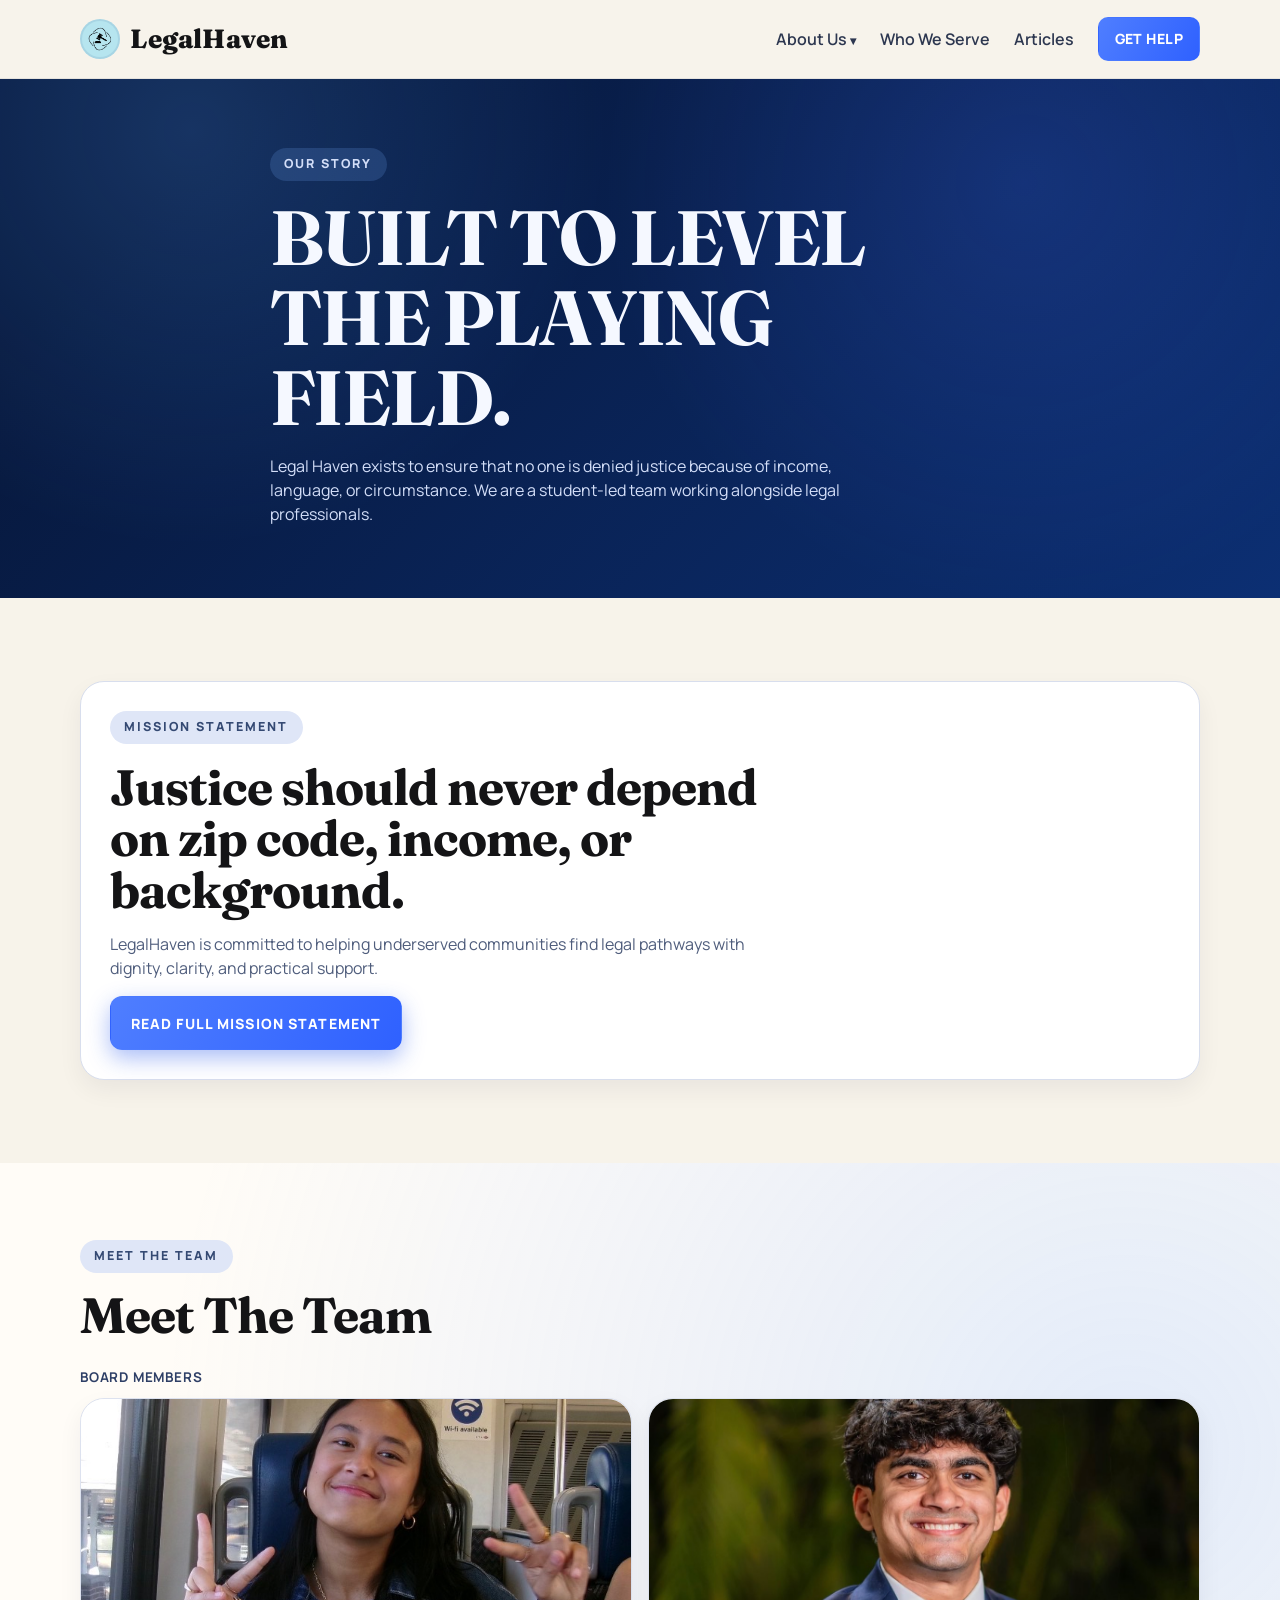
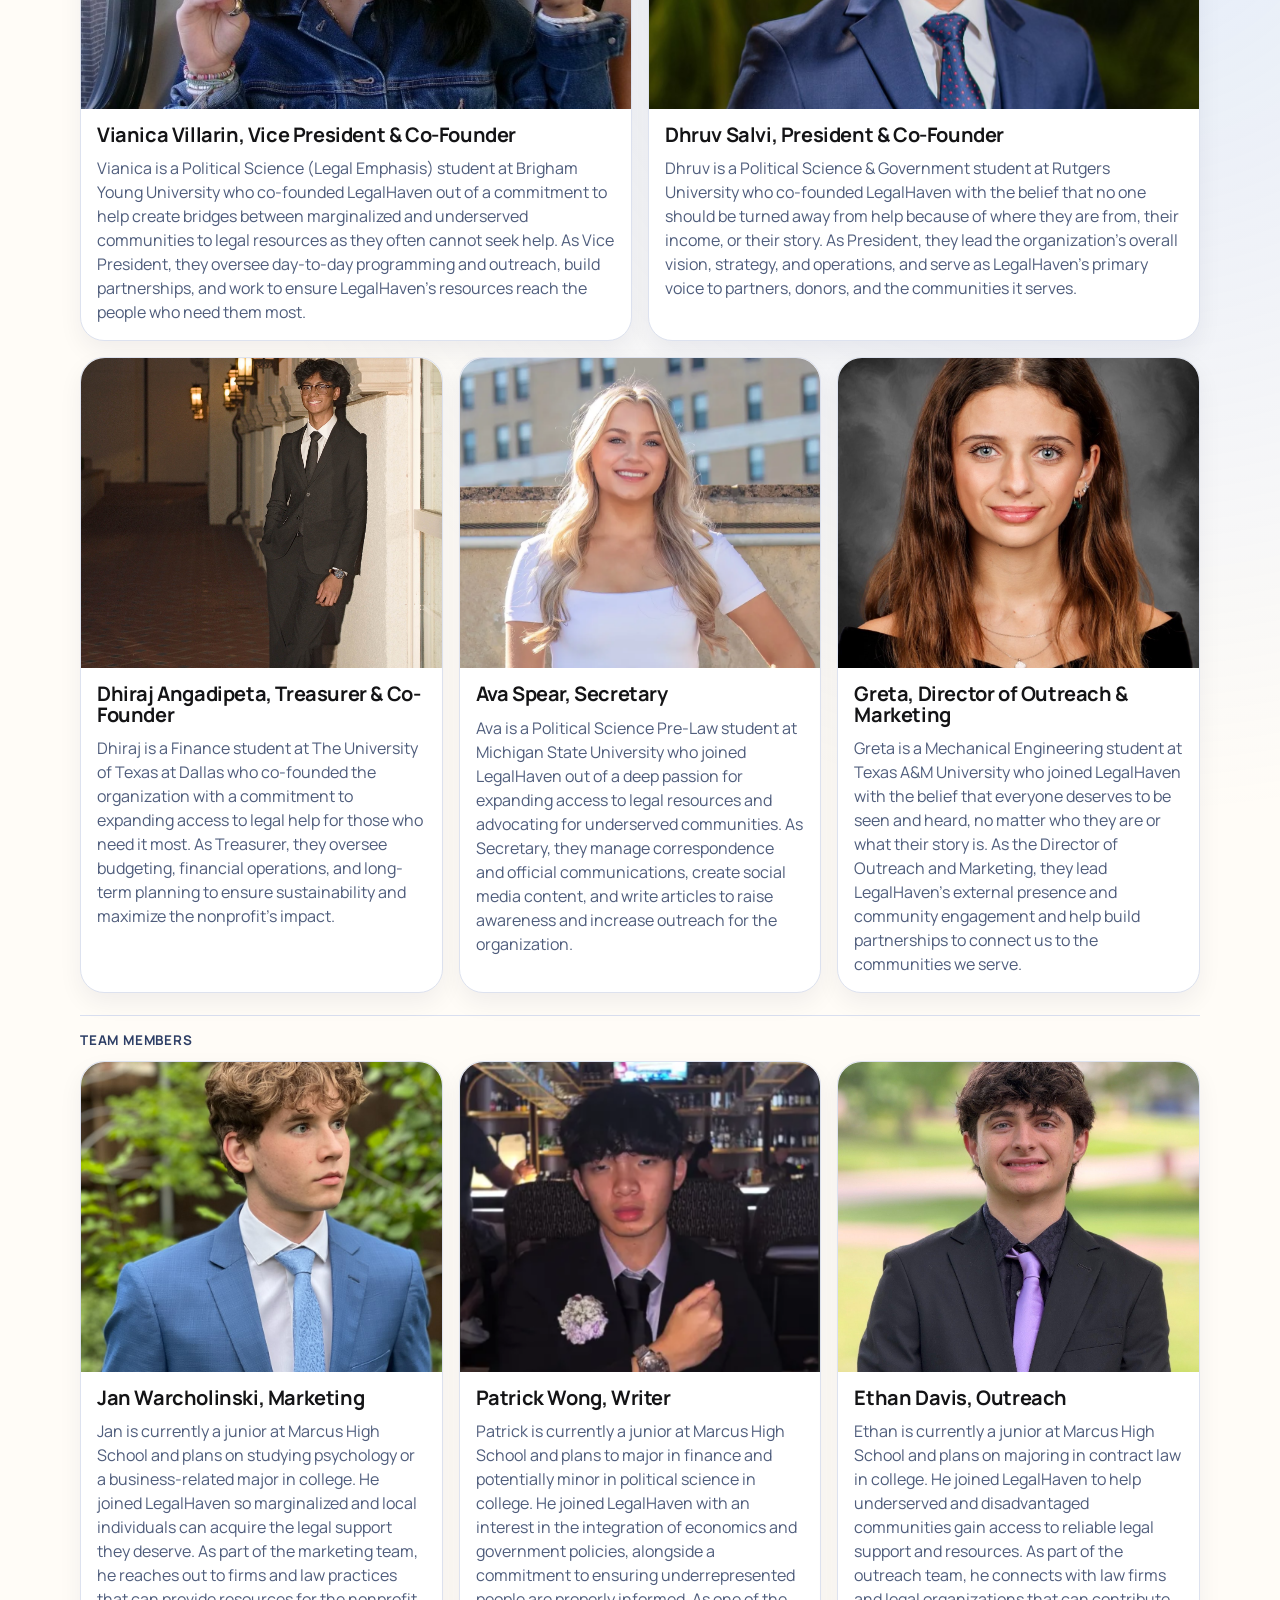
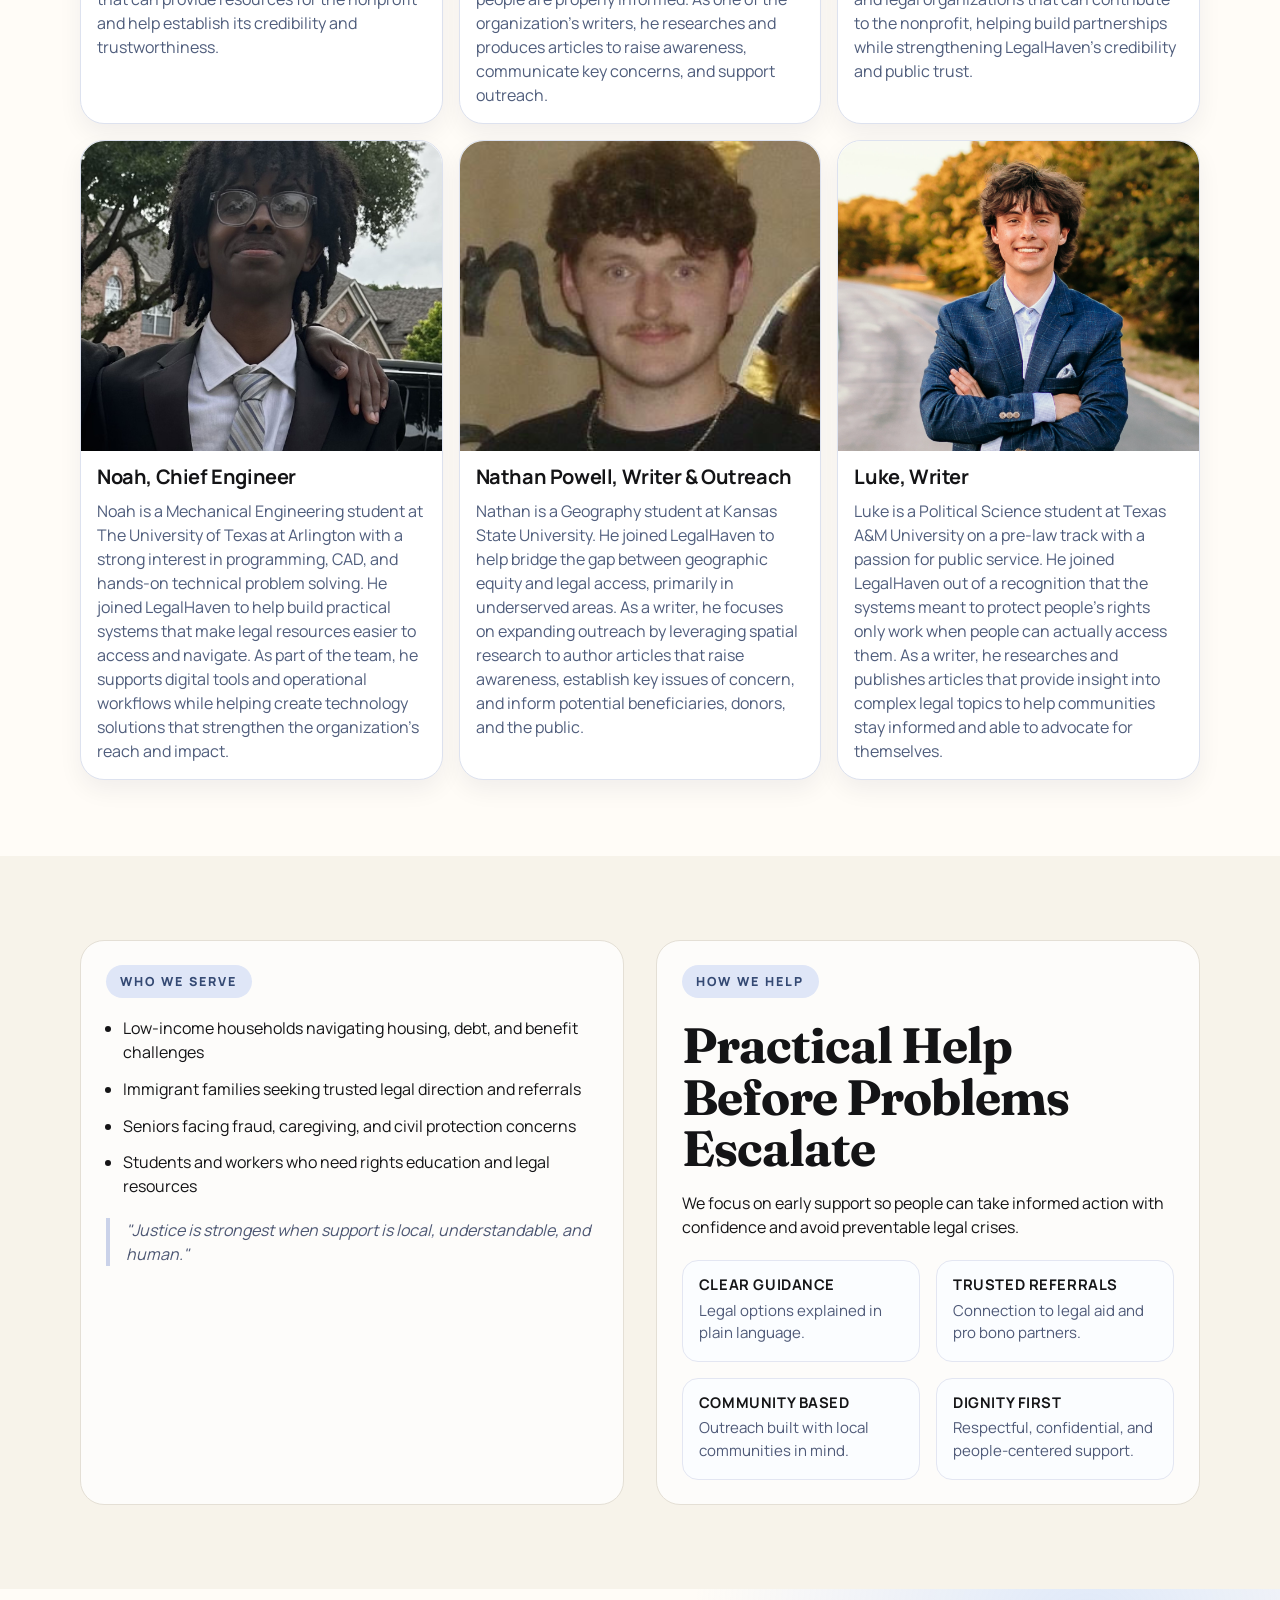
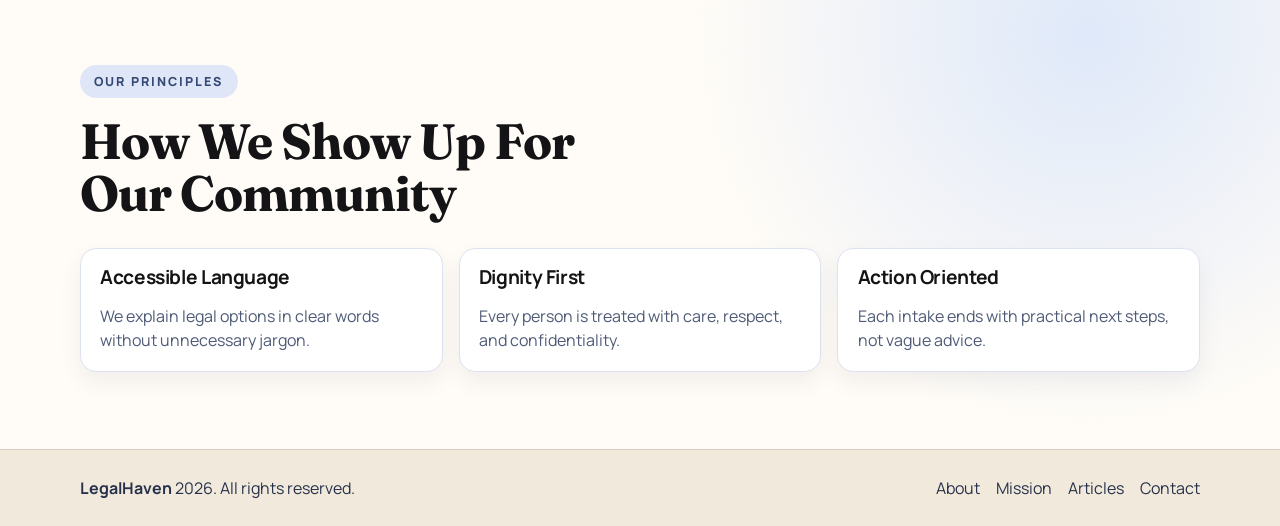
==== commit 0417ec48: "Update team layout and swap Luke photo" ====
--- a/about.html
+++ b/about.html
@@ -71,7 +71,33 @@
         <p class="eyebrow reveal">Meet The Team</p>
         <h2 class="section-title reveal">Meet The Team</h2>
         <h3 class="team-subtitle reveal">Board Members</h3>
-        <div class="team-grid team-grid-board">
+        <div class="team-grid team-grid-board team-grid-board-top">
+          <article class="team-card reveal">
+            <div class="team-photo-wrap">
+              <button class="team-photo-trigger" type="button" aria-expanded="false" aria-controls="team-social-vianica">
+                <img src="vianica.jpg" alt="Vianica Villarin, Vice President and Co-Founder" class="team-photo" />
+              </button>
+              <div class="team-social-tab" id="team-social-vianica" aria-label="Vianica social links">
+                <a class="social-icon instagram" href="https://instagram.com/vianicavillarin" target="_blank" rel="noopener noreferrer" aria-label="Vianica on Instagram">
+                  <svg viewBox="0 0 24 24" aria-hidden="true" focusable="false">
+                    <rect x="3" y="3" width="18" height="18" rx="5" ry="5"></rect>
+                    <circle cx="12" cy="12" r="4"></circle>
+                    <circle cx="17" cy="7" r="1.2" class="insta-dot"></circle>
+                  </svg>
+                </a>
+                <a class="social-icon linkedin" href="https://www.linkedin.com/in/vianica-villarin/" target="_blank" rel="noopener noreferrer" aria-label="Vianica on LinkedIn">
+                  <span aria-hidden="true">in</span>
+                </a>
+              </div>
+            </div>
+            <div class="team-copy">
+              <h3>Vianica Villarin, Vice President &amp; Co-Founder</h3>
+              <p class="team-bio">
+                Vianica is a Political Science (Legal Emphasis) student at Brigham Young University who co-founded LegalHaven out of a commitment to help create bridges between marginalized and underserved communities to legal resources as they often cannot seek help. As Vice President, they oversee day-to-day programming and outreach, build partnerships, and work to ensure LegalHaven's resources reach the people who need them most.
+              </p>
+            </div>
+          </article>
+
           <article class="team-card reveal">
             <div class="team-photo-wrap">
               <button class="team-photo-trigger" type="button" aria-expanded="false" aria-controls="team-social-dhruv">
@@ -97,29 +123,31 @@
               </p>
             </div>
           </article>
-
-          <article class="team-card reveal">
-            <div class="team-photo-wrap">
-              <button class="team-photo-trigger" type="button" aria-expanded="false" aria-controls="team-social-vianica">
-                <img src="vianica.jpg" alt="Vianica Villarin, Vice President and Co-Founder" class="team-photo" />
-              </button>
-              <div class="team-social-tab" id="team-social-vianica" aria-label="Vianica social links">
-                <a class="social-icon instagram" href="https://instagram.com/vianicavillarin" target="_blank" rel="noopener noreferrer" aria-label="Vianica on Instagram">
+        </div>
+
+        <div class="team-grid team-grid-board team-grid-board-bottom">
+          <article class="team-card reveal">
+            <div class="team-photo-wrap">
+              <button class="team-photo-trigger" type="button" aria-expanded="false" aria-controls="team-social-dhiraj">
+                <img src="dhiraj.jpg" alt="Dhiraj Angadipeta, Treasurer and Co-Founder" class="team-photo" />
+              </button>
+              <div class="team-social-tab" id="team-social-dhiraj" aria-label="Dhiraj social links">
+                <a class="social-icon instagram" href="https://instagram.com/dhirajangadipeta" target="_blank" rel="noopener noreferrer" aria-label="Dhiraj on Instagram">
                   <svg viewBox="0 0 24 24" aria-hidden="true" focusable="false">
                     <rect x="3" y="3" width="18" height="18" rx="5" ry="5"></rect>
                     <circle cx="12" cy="12" r="4"></circle>
                     <circle cx="17" cy="7" r="1.2" class="insta-dot"></circle>
                   </svg>
                 </a>
-                <a class="social-icon linkedin" href="https://www.linkedin.com/in/vianica-villarin/" target="_blank" rel="noopener noreferrer" aria-label="Vianica on LinkedIn">
-                  <span aria-hidden="true">in</span>
-                </a>
-              </div>
-            </div>
-            <div class="team-copy">
-              <h3>Vianica Villarin, Vice President &amp; Co-Founder</h3>
-              <p class="team-bio">
-                Vianica is a Political Science (Legal Emphasis) student at Brigham Young University who co-founded LegalHaven out of a commitment to help create bridges between marginalized and underserved communities to legal resources as they often cannot seek help. As Vice President, they oversee day-to-day programming and outreach, build partnerships, and work to ensure LegalHaven's resources reach the people who need them most.
+                <a class="social-icon linkedin" href="https://www.linkedin.com/in/dhirajangadipeta/" target="_blank" rel="noopener noreferrer" aria-label="Dhiraj on LinkedIn">
+                  <span aria-hidden="true">in</span>
+                </a>
+              </div>
+            </div>
+            <div class="team-copy">
+              <h3>Dhiraj Angadipeta, Treasurer &amp; Co-Founder</h3>
+              <p class="team-bio">
+                Dhiraj is a Finance student at The University of Texas at Dallas who co-founded the organization with a commitment to expanding access to legal help for those who need it most. As Treasurer, they oversee budgeting, financial operations, and long-term planning to ensure sustainability and maximize the nonprofit's impact.
               </p>
             </div>
           </article>
@@ -152,26 +180,12 @@
 
           <article class="team-card reveal">
             <div class="team-photo-wrap">
-              <button class="team-photo-trigger" type="button" aria-expanded="false" aria-controls="team-social-dhiraj">
-                <img src="dhiraj.jpg" alt="Dhiraj Angadipeta, Treasurer and Co-Founder" class="team-photo" />
-              </button>
-              <div class="team-social-tab" id="team-social-dhiraj" aria-label="Dhiraj social links">
-                <a class="social-icon instagram" href="https://instagram.com/dhirajangadipeta" target="_blank" rel="noopener noreferrer" aria-label="Dhiraj on Instagram">
-                  <svg viewBox="0 0 24 24" aria-hidden="true" focusable="false">
-                    <rect x="3" y="3" width="18" height="18" rx="5" ry="5"></rect>
-                    <circle cx="12" cy="12" r="4"></circle>
-                    <circle cx="17" cy="7" r="1.2" class="insta-dot"></circle>
-                  </svg>
-                </a>
-                <a class="social-icon linkedin" href="https://www.linkedin.com/in/dhirajangadipeta/" target="_blank" rel="noopener noreferrer" aria-label="Dhiraj on LinkedIn">
-                  <span aria-hidden="true">in</span>
-                </a>
-              </div>
-            </div>
-            <div class="team-copy">
-              <h3>Dhiraj Angadipeta, Treasurer &amp; Co-Founder</h3>
-              <p class="team-bio">
-                Dhiraj is a Finance student at The University of Texas at Dallas who co-founded the organization with a commitment to expanding access to legal help for those who need it most. As Treasurer, they oversee budgeting, financial operations, and long-term planning to ensure sustainability and maximize the nonprofit's impact.
+              <img src="greta.jpg" alt="Greta, Director of Outreach and Marketing" class="team-photo" />
+            </div>
+            <div class="team-copy">
+              <h3>Greta, Director of Outreach &amp; Marketing</h3>
+              <p class="team-bio">
+                Greta is a Mechanical Engineering student at Texas A&amp;M University who joined LegalHaven with the belief that everyone deserves to be seen and heard, no matter who they are or what their story is. As the Director of Outreach and Marketing, they lead LegalHaven’s external presence and community engagement and help build partnerships to connect us to the communities we serve.
               </p>
             </div>
           </article>
@@ -181,6 +195,41 @@
         <h3 class="team-subtitle reveal">Team Members</h3>
 
         <div class="team-grid team-grid-members">
+          <article class="team-card reveal">
+            <div class="team-photo-wrap">
+              <img src="Jan.jpg" alt="Jan Warcholinski, Marketing" class="team-photo" />
+            </div>
+            <div class="team-copy">
+              <h3>Jan Warcholinski, Marketing</h3>
+              <p class="team-bio">
+                Jan is currently a junior at Marcus High School and plans on studying psychology or a business-related major in college. He joined LegalHaven so marginalized and local individuals can acquire the legal support they deserve. As part of the marketing team, he reaches out to firms and law practices that can provide resources for the nonprofit and help establish its credibility and trustworthiness.
+              </p>
+            </div>
+          </article>
+
+          <article class="team-card reveal">
+            <div class="team-photo-wrap">
+              <img src="patrick bigger.png" alt="Patrick Wong, Writer" class="team-photo" />
+            </div>
+            <div class="team-copy">
+              <h3>Patrick Wong, Writer</h3>
+              <p class="team-bio">
+                Patrick is currently a junior at Marcus High School and plans to major in finance and potentially minor in political science in college. He joined LegalHaven with an interest in the integration of economics and government policies, alongside a commitment to ensuring underrepresented people are properly informed. As one of the organization's writers, he researches and produces articles to raise awareness, communicate key concerns, and support outreach.
+              </p>
+            </div>
+          </article>
+
+          <article class="team-card reveal">
+            <div class="team-photo-wrap">
+              <img src="ethan.jpg" alt="Ethan Davis, Outreach" class="team-photo" />
+            </div>
+            <div class="team-copy">
+              <h3>Ethan Davis, Outreach</h3>
+              <p class="team-bio">
+                Ethan is currently a junior at Marcus High School and plans on majoring in contract law in college. He joined LegalHaven to help underserved and disadvantaged communities gain access to reliable legal support and resources. As part of the outreach team, he connects with law firms and legal organizations that can contribute to the nonprofit, helping build partnerships while strengthening LegalHaven's credibility and public trust.
+              </p>
+            </div>
+          </article>
 
           <article class="team-card reveal">
             <div class="team-photo-wrap">
@@ -203,48 +252,24 @@
 
           <article class="team-card reveal">
             <div class="team-photo-wrap">
-              <img src="Jan.jpg" alt="Jan Warcholinski, Marketing" class="team-photo" />
-            </div>
-            <div class="team-copy">
-              <h3>Jan Warcholinski, Marketing</h3>
-              <p class="team-bio">
-                Jan is currently a junior at Marcus High School and plans on studying psychology or a business-related major in college. He joined LegalHaven so marginalized and local individuals can acquire the legal support they deserve. As part of the marketing team, he reaches out to firms and law practices that can provide resources for the nonprofit and help establish its credibility and trustworthiness.
-              </p>
-            </div>
-          </article>
-
-          <article class="team-card reveal">
-            <div class="team-photo-wrap">
-              <img src="patrick bigger.png" alt="Patrick Wong, Writer" class="team-photo" />
-            </div>
-            <div class="team-copy">
-              <h3>Patrick Wong, Writer</h3>
-              <p class="team-bio">
-                Patrick is currently a junior at Marcus High School and plans to major in finance and potentially minor in political science in college. He joined LegalHaven with an interest in the integration of economics and government policies, alongside a commitment to ensuring underrepresented people are properly informed. As one of the organization's writers, he researches and produces articles to raise awareness, communicate key concerns, and support outreach.
-              </p>
-            </div>
-          </article>
-
-          <article class="team-card reveal">
-            <div class="team-photo-wrap">
-              <img src="ethan.jpg" alt="Ethan Davis, Outreach" class="team-photo" />
-            </div>
-            <div class="team-copy">
-              <h3>Ethan Davis, Outreach</h3>
-              <p class="team-bio">
-                Ethan is currently a junior at Marcus High School and plans on majoring in contract law in college. He joined LegalHaven to help underserved and disadvantaged communities gain access to reliable legal support and resources. As part of the outreach team, he connects with law firms and legal organizations that can contribute to the nonprofit, helping build partnerships while strengthening LegalHaven's credibility and public trust.
-              </p>
-            </div>
-          </article>
-
-          <article class="team-card reveal">
-            <div class="team-photo-wrap">
               <img src="nathan.jpg" alt="Nathan Powell, Writer and Outreach" class="team-photo" />
             </div>
             <div class="team-copy">
               <h3>Nathan Powell, Writer &amp; Outreach</h3>
               <p class="team-bio">
                 Nathan is a Geography student at Kansas State University. He joined LegalHaven to help bridge the gap between geographic equity and legal access, primarily in underserved areas. As a writer, he focuses on expanding outreach by leveraging spatial research to author articles that raise awareness, establish key issues of concern, and inform potential beneficiaries, donors, and the public.
+              </p>
+            </div>
+          </article>
+
+          <article class="team-card reveal">
+            <div class="team-photo-wrap">
+              <img src="luke.png" alt="Luke, Writer" class="team-photo" />
+            </div>
+            <div class="team-copy">
+              <h3>Luke, Writer</h3>
+              <p class="team-bio">
+                Luke is a Political Science student at Texas A&amp;M University on a pre-law track with a passion for public service. He joined LegalHaven out of a recognition that the systems meant to protect people's rights only work when people can actually access them. As a writer, he researches and publishes articles that provide insight into complex legal topics to help communities stay informed and able to advocate for themselves.
               </p>
             </div>
           </article>
--- a/styles.css
+++ b/styles.css
@@ -558,8 +558,24 @@
   gap: 1rem;
 }
 
+.team-grid-board-top {
+  grid-template-columns: repeat(2, minmax(0, 1fr));
+}
+
+.team-grid-board-bottom {
+  grid-template-columns: repeat(3, minmax(0, 1fr));
+}
+
+.team-grid-board + .team-grid-board {
+  margin-top: 1rem;
+}
+
 .team-grid-members {
-  grid-template-columns: repeat(5, minmax(0, 1fr));
+  grid-template-columns: repeat(3, minmax(0, 1fr));
+}
+
+.team-grid.team-grid-members {
+  grid-template-columns: repeat(3, minmax(0, 1fr));
 }
 
 .team-subtitle {
@@ -1094,6 +1110,10 @@
     grid-template-columns: repeat(2, minmax(0, 1fr));
   }
 
+  .team-grid.team-grid-members {
+    grid-template-columns: repeat(2, minmax(0, 1fr));
+  }
+
   .team-photo {
     height: 290px;
   }
@@ -1247,6 +1267,10 @@
     grid-template-columns: 1fr;
   }
 
+  .team-grid.team-grid-members {
+    grid-template-columns: 1fr;
+  }
+
   .cta-panel .btn {
     width: 100%;
   }
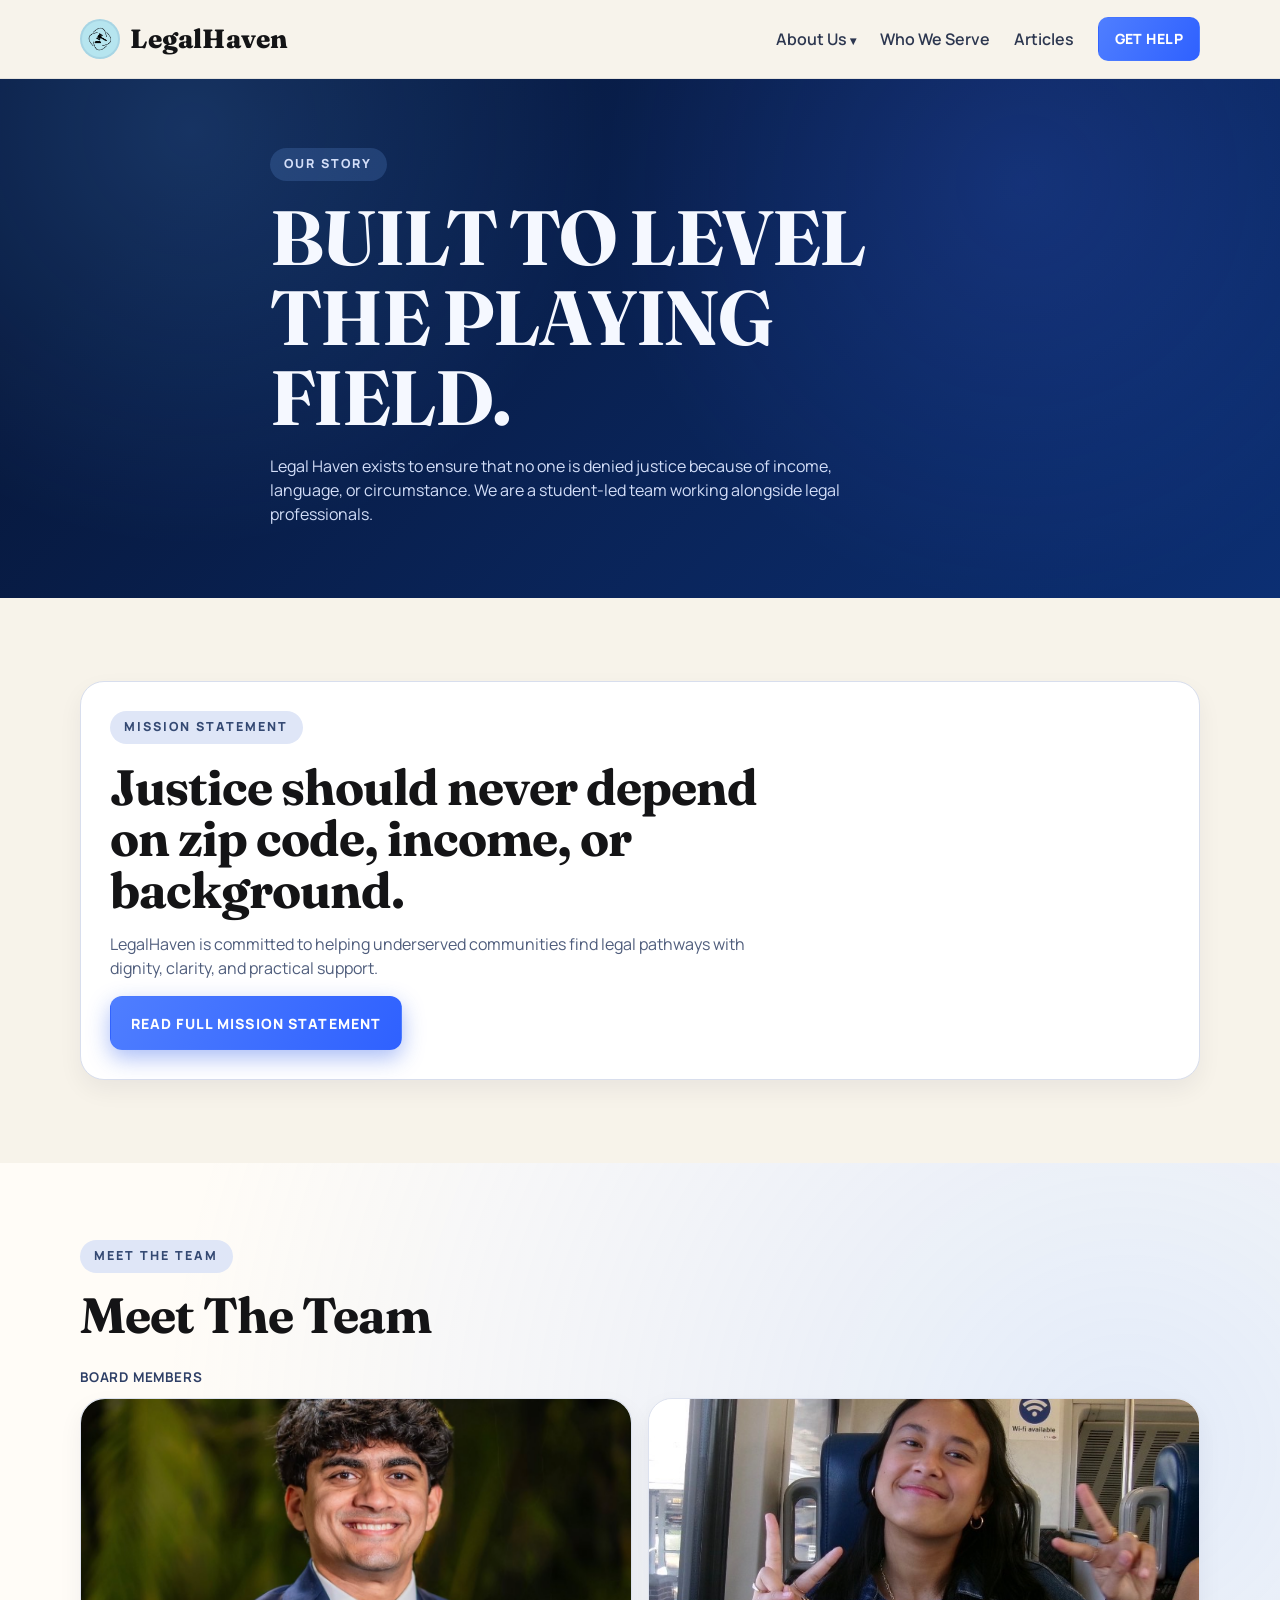
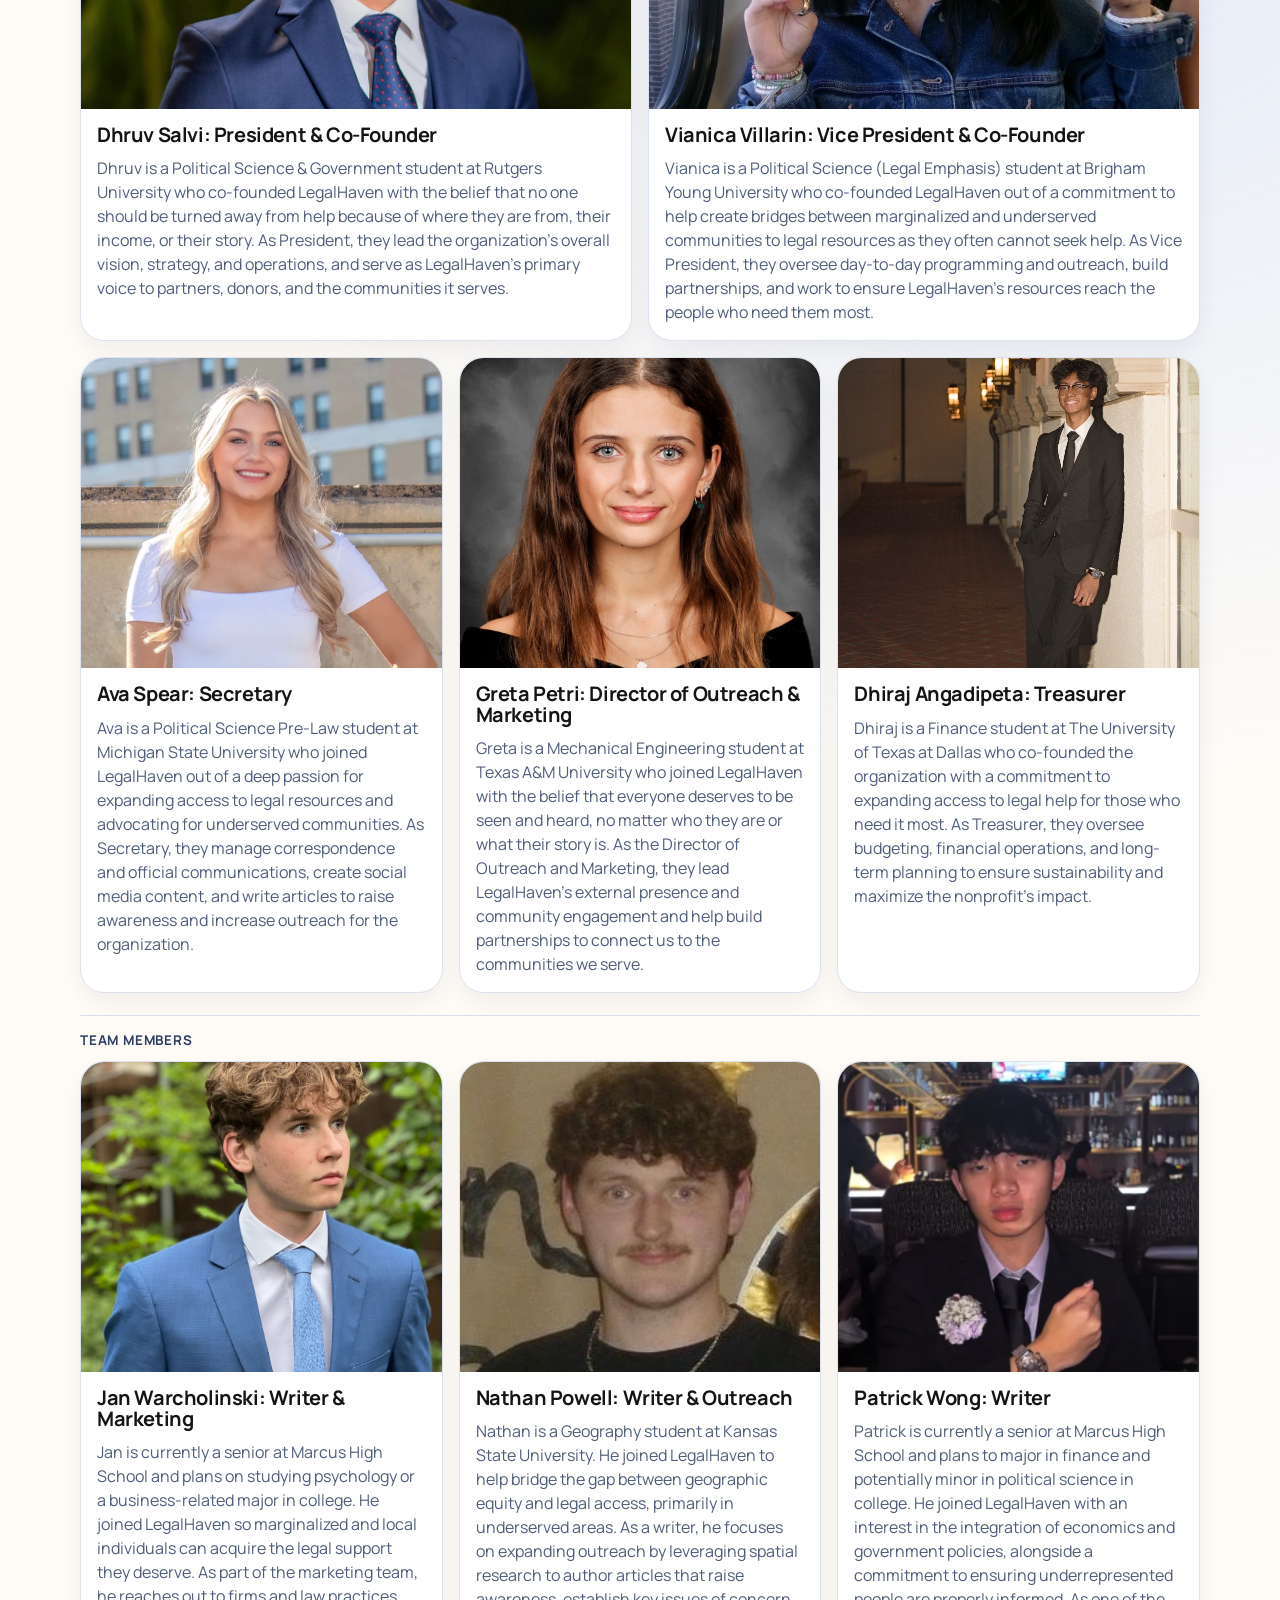
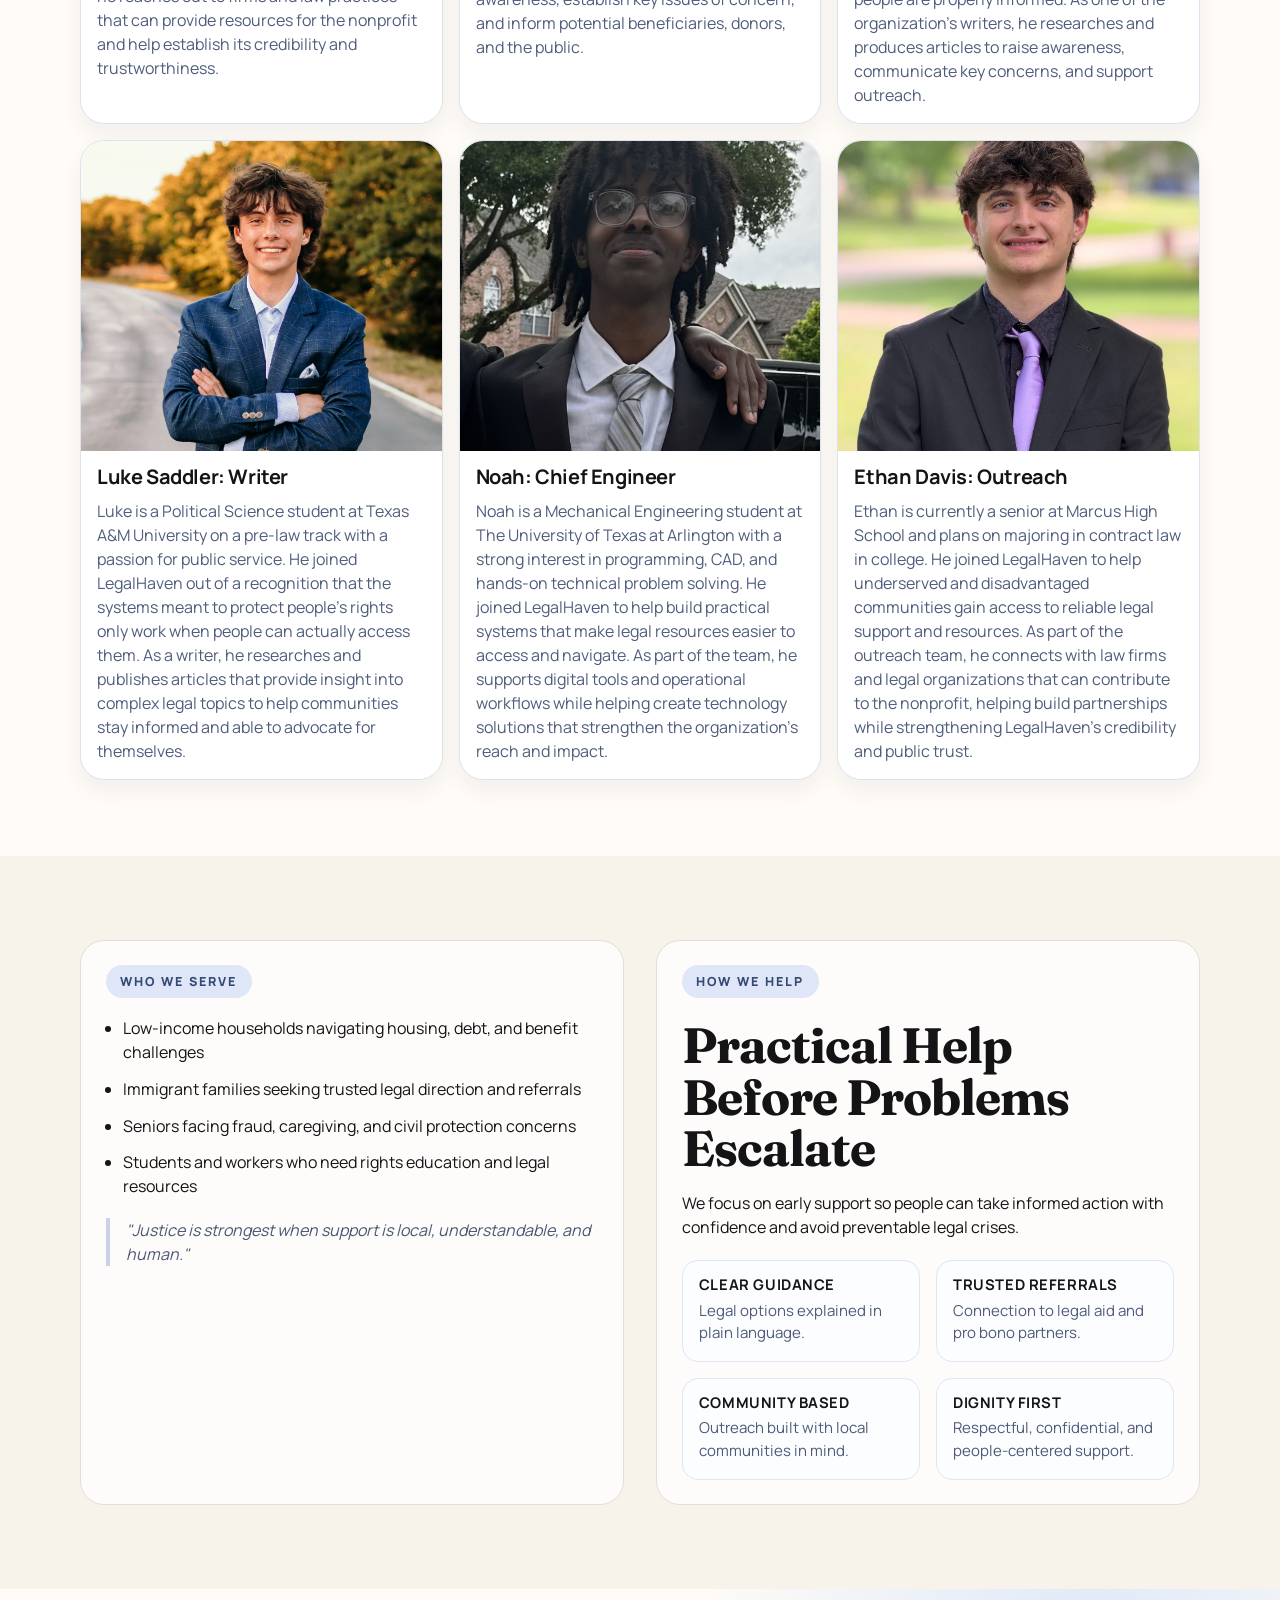
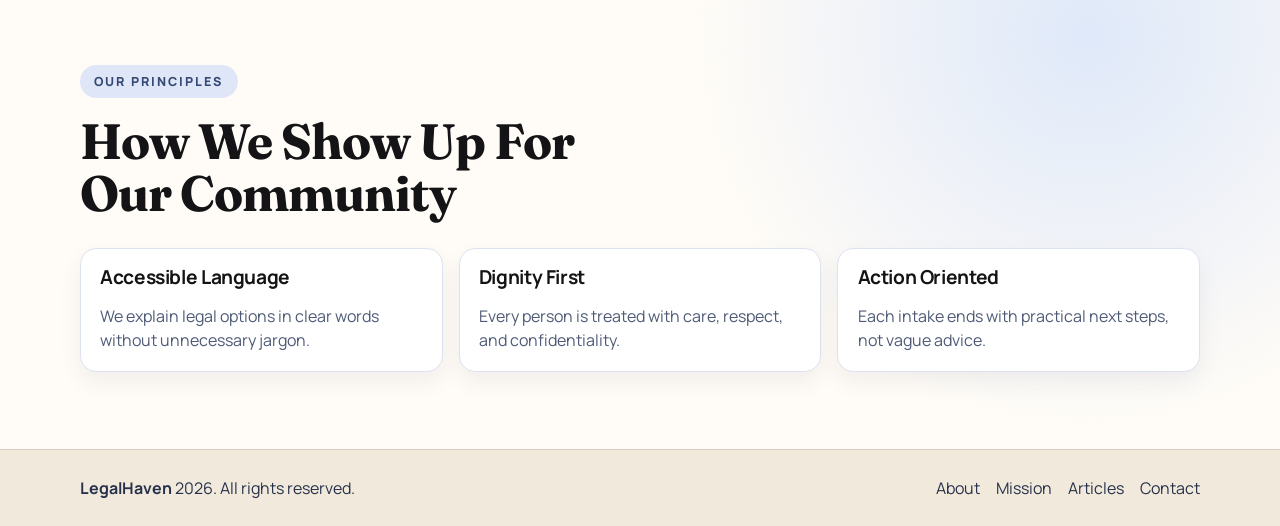
==== commit ac46f7b5: "Update team bios and ordering" ====
--- a/about.html
+++ b/about.html
@@ -74,6 +74,32 @@
         <div class="team-grid team-grid-board team-grid-board-top">
           <article class="team-card reveal">
             <div class="team-photo-wrap">
+              <button class="team-photo-trigger" type="button" aria-expanded="false" aria-controls="team-social-dhruv">
+                <img src="dhruv.jpg" alt="Dhruv Salvi, President and Co-Founder" class="team-photo team-photo-dhruv" />
+              </button>
+              <div class="team-social-tab" id="team-social-dhruv" aria-label="Dhruv social links">
+                <a class="social-icon instagram" href="https://instagram.com/dhruvmsalvi" target="_blank" rel="noopener noreferrer" aria-label="Dhruv on Instagram">
+                  <svg viewBox="0 0 24 24" aria-hidden="true" focusable="false">
+                    <rect x="3" y="3" width="18" height="18" rx="5" ry="5"></rect>
+                    <circle cx="12" cy="12" r="4"></circle>
+                    <circle cx="17" cy="7" r="1.2" class="insta-dot"></circle>
+                  </svg>
+                </a>
+                <a class="social-icon linkedin" href="https://www.linkedin.com/in/dhruvmsalvi/" target="_blank" rel="noopener noreferrer" aria-label="Dhruv on LinkedIn">
+                  <span aria-hidden="true">in</span>
+                </a>
+              </div>
+            </div>
+            <div class="team-copy">
+              <h3>Dhruv Salvi: President &amp; Co-Founder</h3>
+              <p class="team-bio">
+                Dhruv is a Political Science &amp; Government student at Rutgers University who co-founded LegalHaven with the belief that no one should be turned away from help because of where they are from, their income, or their story. As President, they lead the organization's overall vision, strategy, and operations, and serve as LegalHaven's primary voice to partners, donors, and the communities it serves.
+              </p>
+            </div>
+          </article>
+
+          <article class="team-card reveal">
+            <div class="team-photo-wrap">
               <button class="team-photo-trigger" type="button" aria-expanded="false" aria-controls="team-social-vianica">
                 <img src="vianica.jpg" alt="Vianica Villarin, Vice President and Co-Founder" class="team-photo" />
               </button>
@@ -91,45 +117,71 @@
               </div>
             </div>
             <div class="team-copy">
-              <h3>Vianica Villarin, Vice President &amp; Co-Founder</h3>
+              <h3>Vianica Villarin: Vice President &amp; Co-Founder</h3>
               <p class="team-bio">
                 Vianica is a Political Science (Legal Emphasis) student at Brigham Young University who co-founded LegalHaven out of a commitment to help create bridges between marginalized and underserved communities to legal resources as they often cannot seek help. As Vice President, they oversee day-to-day programming and outreach, build partnerships, and work to ensure LegalHaven's resources reach the people who need them most.
               </p>
             </div>
           </article>
-
-          <article class="team-card reveal">
-            <div class="team-photo-wrap">
-              <button class="team-photo-trigger" type="button" aria-expanded="false" aria-controls="team-social-dhruv">
-                <img src="dhruv.jpg" alt="Dhruv Salvi, President and Co-Founder" class="team-photo team-photo-dhruv" />
-              </button>
-              <div class="team-social-tab" id="team-social-dhruv" aria-label="Dhruv social links">
-                <a class="social-icon instagram" href="https://instagram.com/dhruvmsalvi" target="_blank" rel="noopener noreferrer" aria-label="Dhruv on Instagram">
-                  <svg viewBox="0 0 24 24" aria-hidden="true" focusable="false">
-                    <rect x="3" y="3" width="18" height="18" rx="5" ry="5"></rect>
-                    <circle cx="12" cy="12" r="4"></circle>
-                    <circle cx="17" cy="7" r="1.2" class="insta-dot"></circle>
-                  </svg>
-                </a>
-                <a class="social-icon linkedin" href="https://www.linkedin.com/in/dhruvmsalvi/" target="_blank" rel="noopener noreferrer" aria-label="Dhruv on LinkedIn">
-                  <span aria-hidden="true">in</span>
-                </a>
-              </div>
-            </div>
-            <div class="team-copy">
-              <h3>Dhruv Salvi, President &amp; Co-Founder</h3>
-              <p class="team-bio">
-                Dhruv is a Political Science &amp; Government student at Rutgers University who co-founded LegalHaven with the belief that no one should be turned away from help because of where they are from, their income, or their story. As President, they lead the organization's overall vision, strategy, and operations, and serve as LegalHaven's primary voice to partners, donors, and the communities it serves.
-              </p>
-            </div>
-          </article>
         </div>
 
         <div class="team-grid team-grid-board team-grid-board-bottom">
           <article class="team-card reveal">
             <div class="team-photo-wrap">
+              <button class="team-photo-trigger" type="button" aria-expanded="false" aria-controls="team-social-ava">
+                <img src="ava.png" alt="Ava Spear, Secretary" class="team-photo" />
+              </button>
+              <div class="team-social-tab" id="team-social-ava" aria-label="Ava social links">
+                <a class="social-icon instagram" href="https://instagram.com/_ava_spear" target="_blank" rel="noopener noreferrer" aria-label="Ava on Instagram">
+                  <svg viewBox="0 0 24 24" aria-hidden="true" focusable="false">
+                    <rect x="3" y="3" width="18" height="18" rx="5" ry="5"></rect>
+                    <circle cx="12" cy="12" r="4"></circle>
+                    <circle cx="17" cy="7" r="1.2" class="insta-dot"></circle>
+                  </svg>
+                </a>
+                <a class="social-icon linkedin" href="https://www.linkedin.com/in/ava-spear-97986b32b/" target="_blank" rel="noopener noreferrer" aria-label="Ava on LinkedIn">
+                  <span aria-hidden="true">in</span>
+                </a>
+              </div>
+            </div>
+            <div class="team-copy">
+              <h3>Ava Spear: Secretary</h3>
+              <p class="team-bio">
+                Ava is a Political Science Pre-Law student at Michigan State University who joined LegalHaven out of a deep passion for expanding access to legal resources and advocating for underserved communities. As Secretary, they manage correspondence and official communications, create social media content, and write articles to raise awareness and increase outreach for the organization.
+              </p>
+            </div>
+          </article>
+
+          <article class="team-card reveal">
+            <div class="team-photo-wrap">
+              <button class="team-photo-trigger" type="button" aria-expanded="false" aria-controls="team-social-greta">
+                <img src="greta.jpg" alt="Greta Petri, Director of Outreach and Marketing" class="team-photo" />
+              </button>
+              <div class="team-social-tab" id="team-social-greta" aria-label="Greta social links">
+                <a class="social-icon instagram" href="https://www.instagram.com/gretaangiee" target="_blank" rel="noopener noreferrer" aria-label="Greta on Instagram">
+                  <svg viewBox="0 0 24 24" aria-hidden="true" focusable="false">
+                    <rect x="3" y="3" width="18" height="18" rx="5" ry="5"></rect>
+                    <circle cx="12" cy="12" r="4"></circle>
+                    <circle cx="17" cy="7" r="1.2" class="insta-dot"></circle>
+                  </svg>
+                </a>
+                <a class="social-icon linkedin" href="https://www.linkedin.com/in/greta-angie-petri-60101738a/" target="_blank" rel="noopener noreferrer" aria-label="Greta on LinkedIn">
+                  <span aria-hidden="true">in</span>
+                </a>
+              </div>
+            </div>
+            <div class="team-copy">
+              <h3>Greta Petri: Director of Outreach &amp; Marketing</h3>
+              <p class="team-bio">
+                Greta is a Mechanical Engineering student at Texas A&amp;M University who joined LegalHaven with the belief that everyone deserves to be seen and heard, no matter who they are or what their story is. As the Director of Outreach and Marketing, they lead LegalHaven’s external presence and community engagement and help build partnerships to connect us to the communities we serve.
+              </p>
+            </div>
+          </article>
+
+          <article class="team-card reveal">
+            <div class="team-photo-wrap">
               <button class="team-photo-trigger" type="button" aria-expanded="false" aria-controls="team-social-dhiraj">
-                <img src="dhiraj.jpg" alt="Dhiraj Angadipeta, Treasurer and Co-Founder" class="team-photo" />
+                <img src="dhiraj.jpg" alt="Dhiraj Angadipeta, Treasurer" class="team-photo" />
               </button>
               <div class="team-social-tab" id="team-social-dhiraj" aria-label="Dhiraj social links">
                 <a class="social-icon instagram" href="https://instagram.com/dhirajangadipeta" target="_blank" rel="noopener noreferrer" aria-label="Dhiraj on Instagram">
@@ -145,47 +197,9 @@
               </div>
             </div>
             <div class="team-copy">
-              <h3>Dhiraj Angadipeta, Treasurer &amp; Co-Founder</h3>
+              <h3>Dhiraj Angadipeta: Treasurer</h3>
               <p class="team-bio">
                 Dhiraj is a Finance student at The University of Texas at Dallas who co-founded the organization with a commitment to expanding access to legal help for those who need it most. As Treasurer, they oversee budgeting, financial operations, and long-term planning to ensure sustainability and maximize the nonprofit's impact.
-              </p>
-            </div>
-          </article>
-
-          <article class="team-card reveal">
-            <div class="team-photo-wrap">
-              <button class="team-photo-trigger" type="button" aria-expanded="false" aria-controls="team-social-ava">
-                <img src="ava.png" alt="Ava Spear, Secretary" class="team-photo" />
-              </button>
-              <div class="team-social-tab" id="team-social-ava" aria-label="Ava social links">
-                <a class="social-icon instagram" href="https://instagram.com/_ava_spear" target="_blank" rel="noopener noreferrer" aria-label="Ava on Instagram">
-                  <svg viewBox="0 0 24 24" aria-hidden="true" focusable="false">
-                    <rect x="3" y="3" width="18" height="18" rx="5" ry="5"></rect>
-                    <circle cx="12" cy="12" r="4"></circle>
-                    <circle cx="17" cy="7" r="1.2" class="insta-dot"></circle>
-                  </svg>
-                </a>
-                <a class="social-icon linkedin" href="https://www.linkedin.com/in/ava-spear-97986b32b/" target="_blank" rel="noopener noreferrer" aria-label="Ava on LinkedIn">
-                  <span aria-hidden="true">in</span>
-                </a>
-              </div>
-            </div>
-            <div class="team-copy">
-              <h3>Ava Spear, Secretary</h3>
-              <p class="team-bio">
-                Ava is a Political Science Pre-Law student at Michigan State University who joined LegalHaven out of a deep passion for expanding access to legal resources and advocating for underserved communities. As Secretary, they manage correspondence and official communications, create social media content, and write articles to raise awareness and increase outreach for the organization.
-              </p>
-            </div>
-          </article>
-
-          <article class="team-card reveal">
-            <div class="team-photo-wrap">
-              <img src="greta.jpg" alt="Greta, Director of Outreach and Marketing" class="team-photo" />
-            </div>
-            <div class="team-copy">
-              <h3>Greta, Director of Outreach &amp; Marketing</h3>
-              <p class="team-bio">
-                Greta is a Mechanical Engineering student at Texas A&amp;M University who joined LegalHaven with the belief that everyone deserves to be seen and heard, no matter who they are or what their story is. As the Director of Outreach and Marketing, they lead LegalHaven’s external presence and community engagement and help build partnerships to connect us to the communities we serve.
               </p>
             </div>
           </article>
@@ -197,12 +211,24 @@
         <div class="team-grid team-grid-members">
           <article class="team-card reveal">
             <div class="team-photo-wrap">
-              <img src="Jan.jpg" alt="Jan Warcholinski, Marketing" class="team-photo" />
-            </div>
-            <div class="team-copy">
-              <h3>Jan Warcholinski, Marketing</h3>
-              <p class="team-bio">
-                Jan is currently a junior at Marcus High School and plans on studying psychology or a business-related major in college. He joined LegalHaven so marginalized and local individuals can acquire the legal support they deserve. As part of the marketing team, he reaches out to firms and law practices that can provide resources for the nonprofit and help establish its credibility and trustworthiness.
+              <img src="Jan.jpg" alt="Jan Warcholinski, Writer and Marketing" class="team-photo" />
+            </div>
+            <div class="team-copy">
+              <h3>Jan Warcholinski: Writer &amp; Marketing</h3>
+              <p class="team-bio">
+                Jan is currently a senior at Marcus High School and plans on studying psychology or a business-related major in college. He joined LegalHaven so marginalized and local individuals can acquire the legal support they deserve. As part of the marketing team, he reaches out to firms and law practices that can provide resources for the nonprofit and help establish its credibility and trustworthiness.
+              </p>
+            </div>
+          </article>
+
+          <article class="team-card reveal">
+            <div class="team-photo-wrap">
+              <img src="nathan.jpg" alt="Nathan Powell, Writer and Outreach" class="team-photo" />
+            </div>
+            <div class="team-copy">
+              <h3>Nathan Powell: Writer &amp; Outreach</h3>
+              <p class="team-bio">
+                Nathan is a Geography student at Kansas State University. He joined LegalHaven to help bridge the gap between geographic equity and legal access, primarily in underserved areas. As a writer, he focuses on expanding outreach by leveraging spatial research to author articles that raise awareness, establish key issues of concern, and inform potential beneficiaries, donors, and the public.
               </p>
             </div>
           </article>
@@ -212,21 +238,21 @@
               <img src="patrick bigger.png" alt="Patrick Wong, Writer" class="team-photo" />
             </div>
             <div class="team-copy">
-              <h3>Patrick Wong, Writer</h3>
-              <p class="team-bio">
-                Patrick is currently a junior at Marcus High School and plans to major in finance and potentially minor in political science in college. He joined LegalHaven with an interest in the integration of economics and government policies, alongside a commitment to ensuring underrepresented people are properly informed. As one of the organization's writers, he researches and produces articles to raise awareness, communicate key concerns, and support outreach.
-              </p>
-            </div>
-          </article>
-
-          <article class="team-card reveal">
-            <div class="team-photo-wrap">
-              <img src="ethan.jpg" alt="Ethan Davis, Outreach" class="team-photo" />
-            </div>
-            <div class="team-copy">
-              <h3>Ethan Davis, Outreach</h3>
-              <p class="team-bio">
-                Ethan is currently a junior at Marcus High School and plans on majoring in contract law in college. He joined LegalHaven to help underserved and disadvantaged communities gain access to reliable legal support and resources. As part of the outreach team, he connects with law firms and legal organizations that can contribute to the nonprofit, helping build partnerships while strengthening LegalHaven's credibility and public trust.
+              <h3>Patrick Wong: Writer</h3>
+              <p class="team-bio">
+                Patrick is currently a senior at Marcus High School and plans to major in finance and potentially minor in political science in college. He joined LegalHaven with an interest in the integration of economics and government policies, alongside a commitment to ensuring underrepresented people are properly informed. As one of the organization's writers, he researches and produces articles to raise awareness, communicate key concerns, and support outreach.
+              </p>
+            </div>
+          </article>
+
+          <article class="team-card reveal">
+            <div class="team-photo-wrap">
+              <img src="luke.png" alt="Luke Saddler, Writer" class="team-photo" />
+            </div>
+            <div class="team-copy">
+              <h3>Luke Saddler: Writer</h3>
+              <p class="team-bio">
+                Luke is a Political Science student at Texas A&amp;M University on a pre-law track with a passion for public service. He joined LegalHaven out of a recognition that the systems meant to protect people's rights only work when people can actually access them. As a writer, he researches and publishes articles that provide insight into complex legal topics to help communities stay informed and able to advocate for themselves.
               </p>
             </div>
           </article>
@@ -243,7 +269,7 @@
               </div>
             </div>
             <div class="team-copy">
-              <h3>Noah, Chief Engineer</h3>
+              <h3>Noah: Chief Engineer</h3>
               <p class="team-bio">
                 Noah is a Mechanical Engineering student at The University of Texas at Arlington with a strong interest in programming, CAD, and hands-on technical problem solving. He joined LegalHaven to help build practical systems that make legal resources easier to access and navigate. As part of the team, he supports digital tools and operational workflows while helping create technology solutions that strengthen the organization's reach and impact.
               </p>
@@ -252,24 +278,12 @@
 
           <article class="team-card reveal">
             <div class="team-photo-wrap">
-              <img src="nathan.jpg" alt="Nathan Powell, Writer and Outreach" class="team-photo" />
-            </div>
-            <div class="team-copy">
-              <h3>Nathan Powell, Writer &amp; Outreach</h3>
-              <p class="team-bio">
-                Nathan is a Geography student at Kansas State University. He joined LegalHaven to help bridge the gap between geographic equity and legal access, primarily in underserved areas. As a writer, he focuses on expanding outreach by leveraging spatial research to author articles that raise awareness, establish key issues of concern, and inform potential beneficiaries, donors, and the public.
-              </p>
-            </div>
-          </article>
-
-          <article class="team-card reveal">
-            <div class="team-photo-wrap">
-              <img src="luke.png" alt="Luke, Writer" class="team-photo" />
-            </div>
-            <div class="team-copy">
-              <h3>Luke, Writer</h3>
-              <p class="team-bio">
-                Luke is a Political Science student at Texas A&amp;M University on a pre-law track with a passion for public service. He joined LegalHaven out of a recognition that the systems meant to protect people's rights only work when people can actually access them. As a writer, he researches and publishes articles that provide insight into complex legal topics to help communities stay informed and able to advocate for themselves.
+              <img src="ethan.jpg" alt="Ethan Davis, Outreach" class="team-photo" />
+            </div>
+            <div class="team-copy">
+              <h3>Ethan Davis: Outreach</h3>
+              <p class="team-bio">
+                Ethan is currently a senior at Marcus High School and plans on majoring in contract law in college. He joined LegalHaven to help underserved and disadvantaged communities gain access to reliable legal support and resources. As part of the outreach team, he connects with law firms and legal organizations that can contribute to the nonprofit, helping build partnerships while strengthening LegalHaven's credibility and public trust.
               </p>
             </div>
           </article>
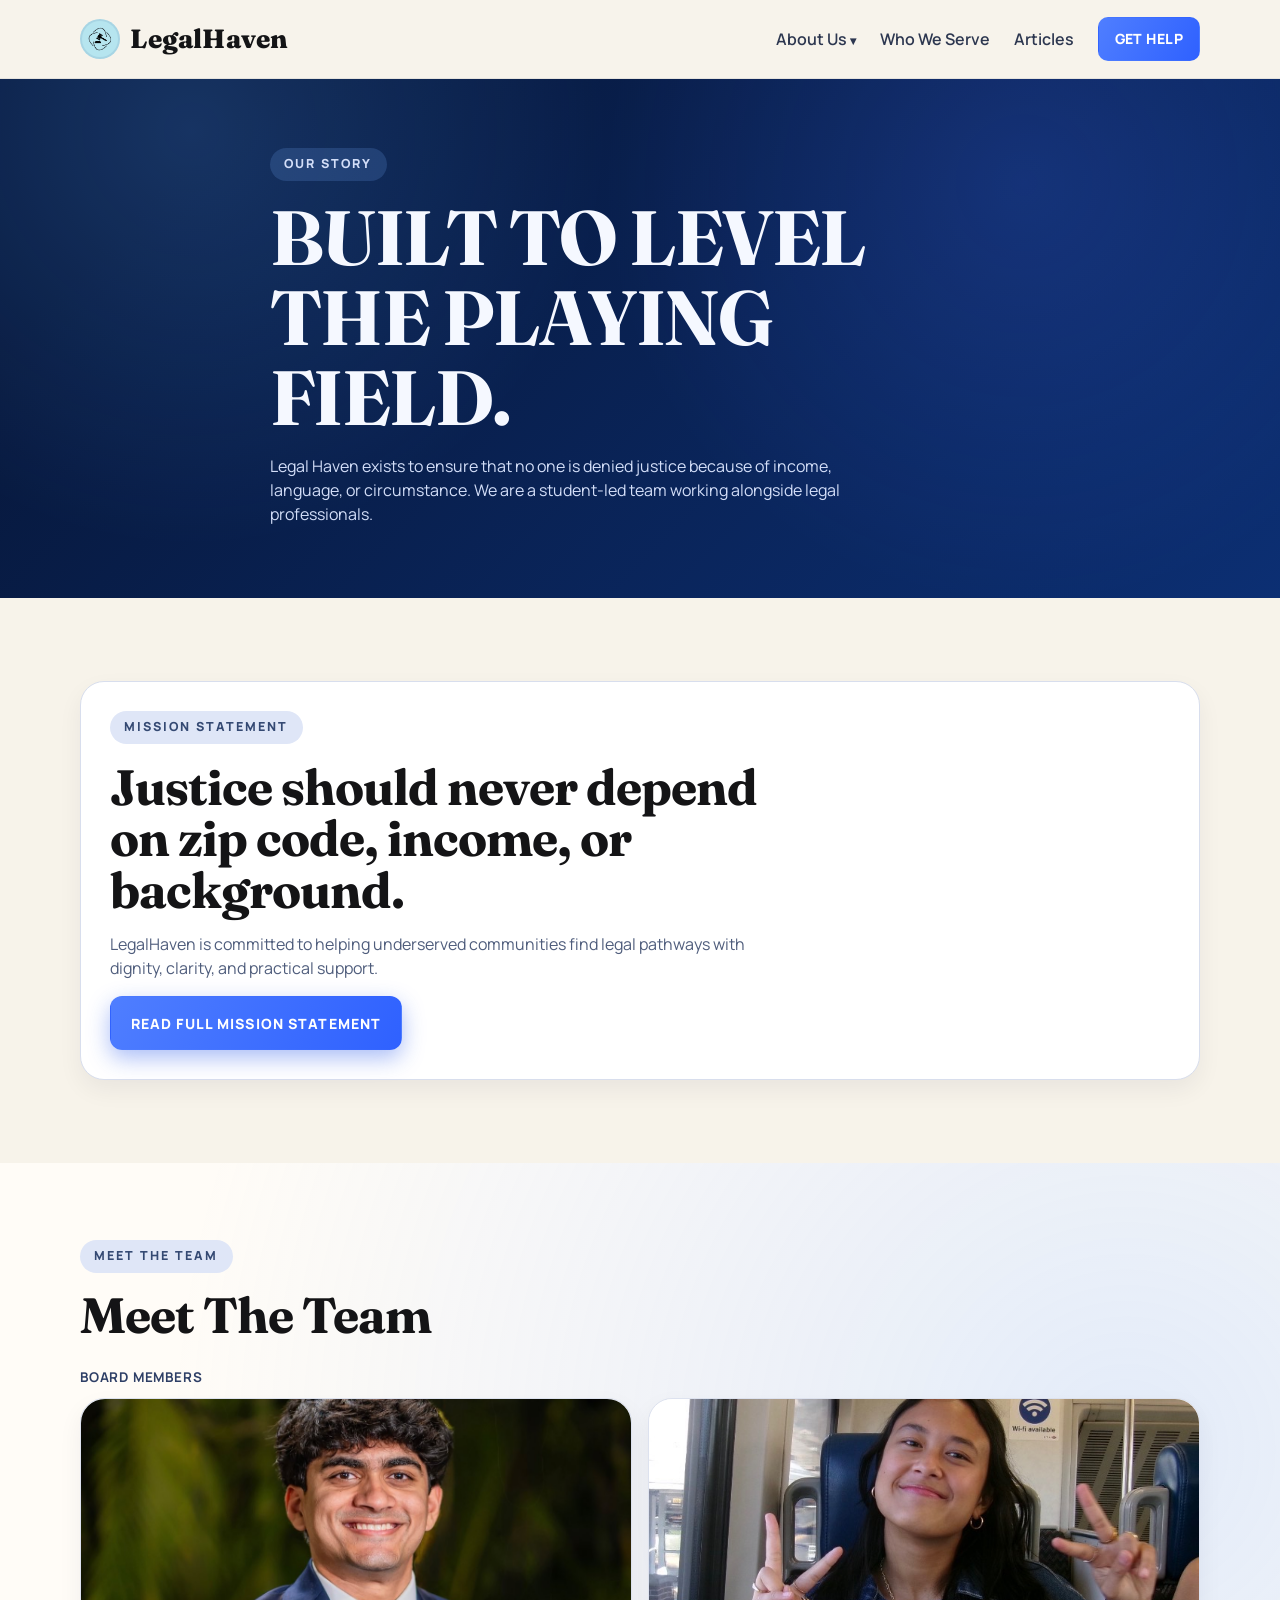
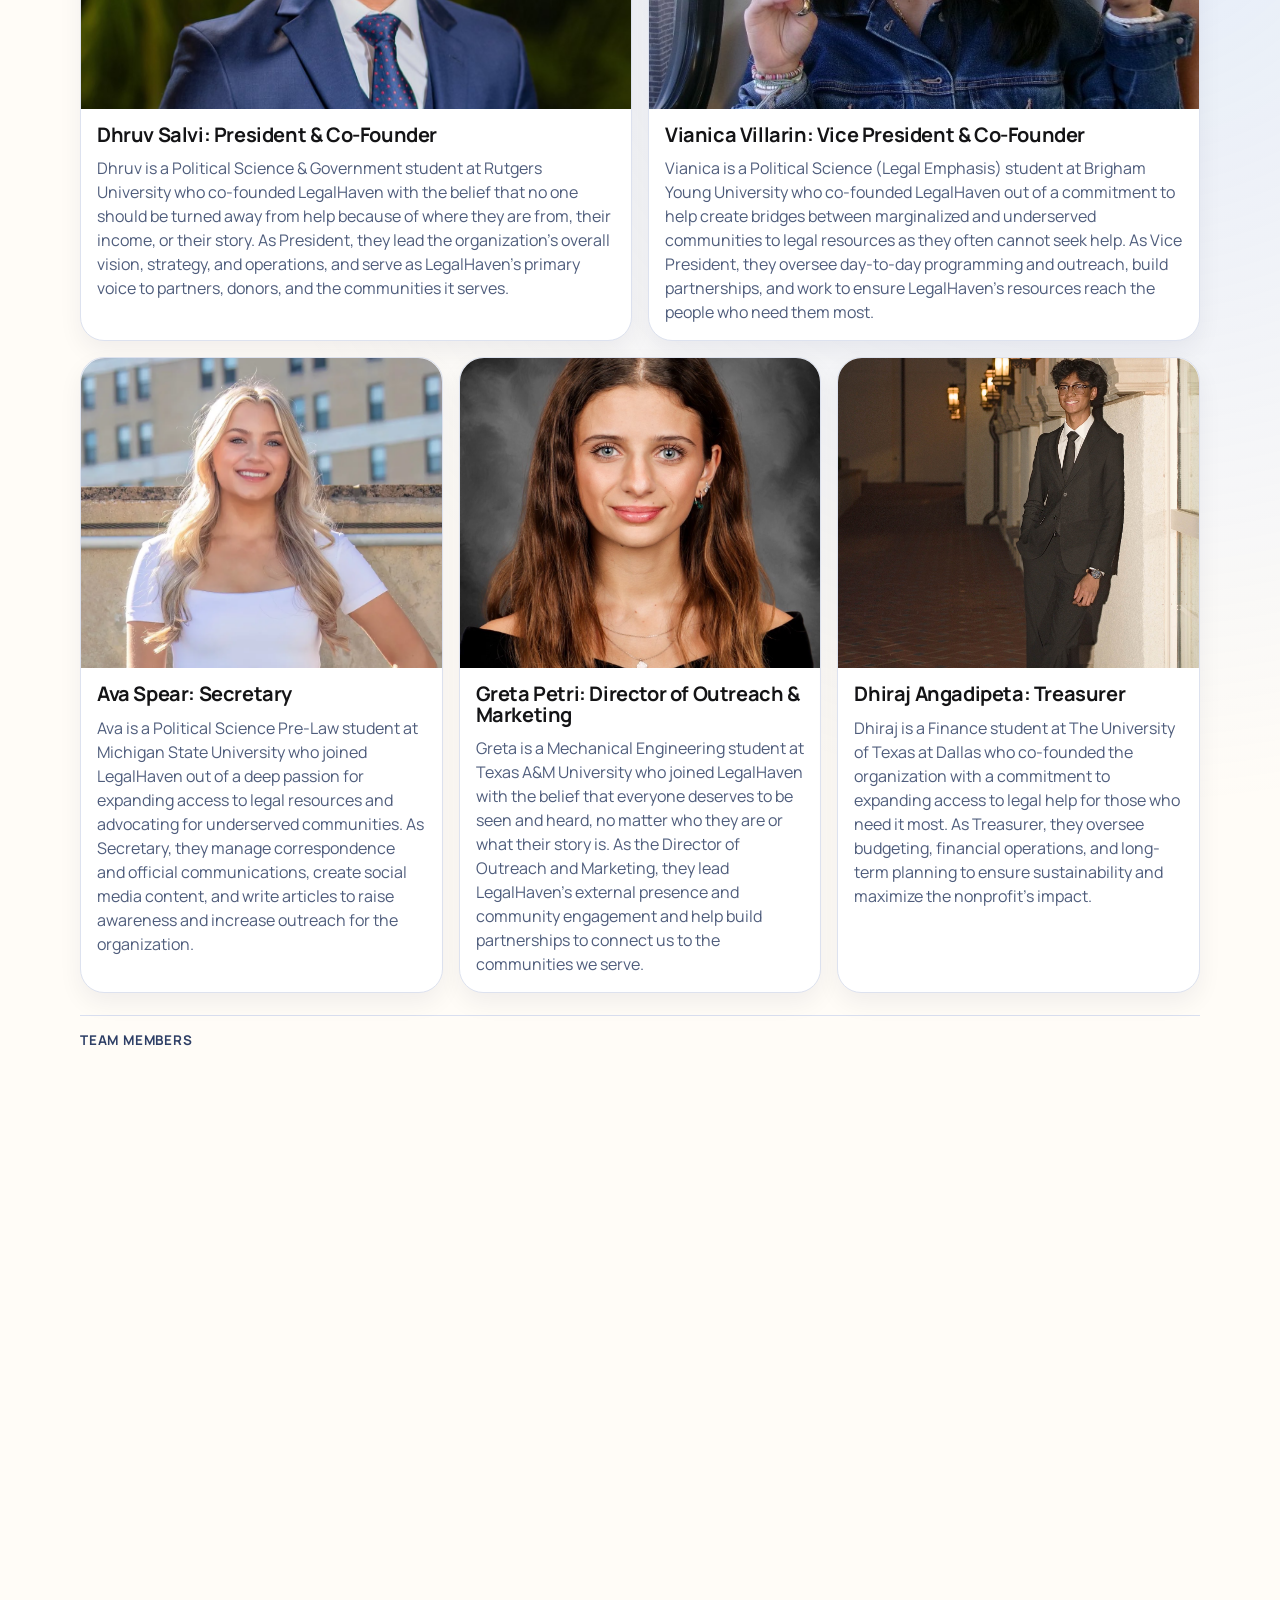
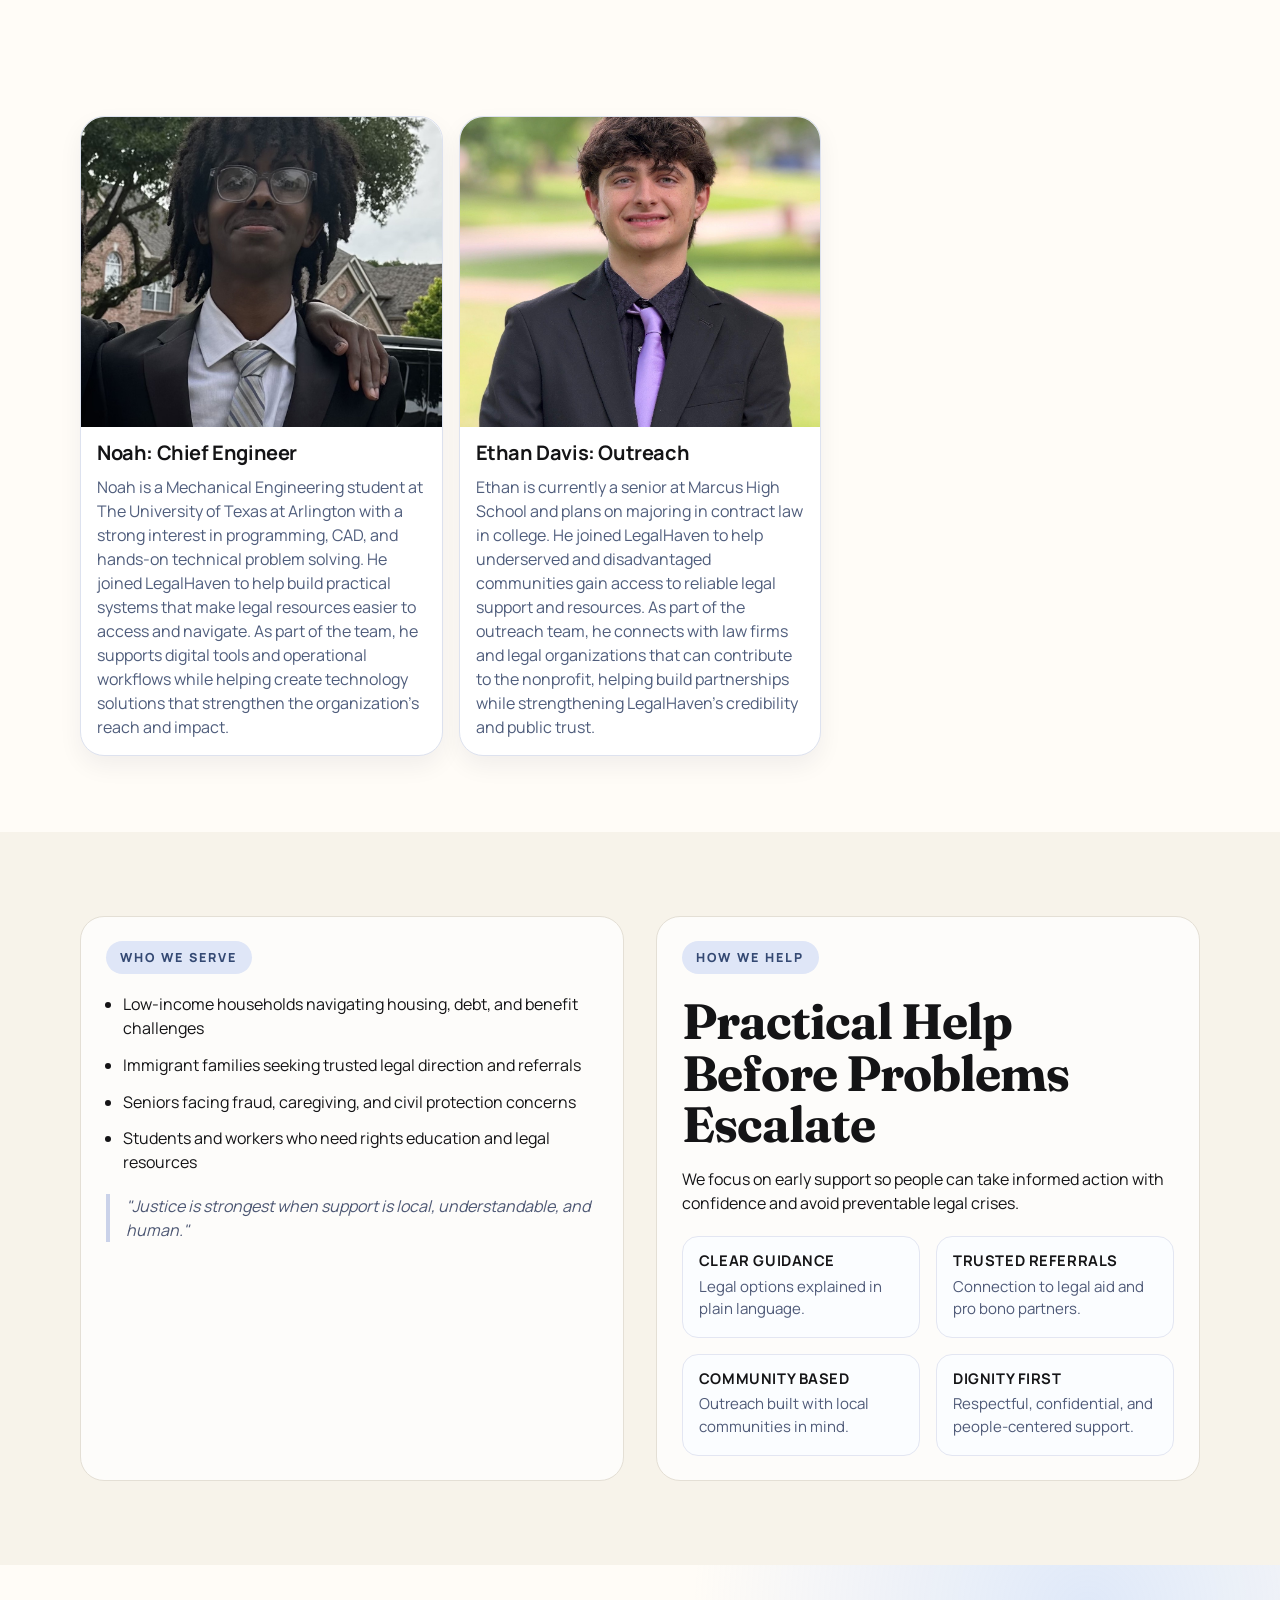
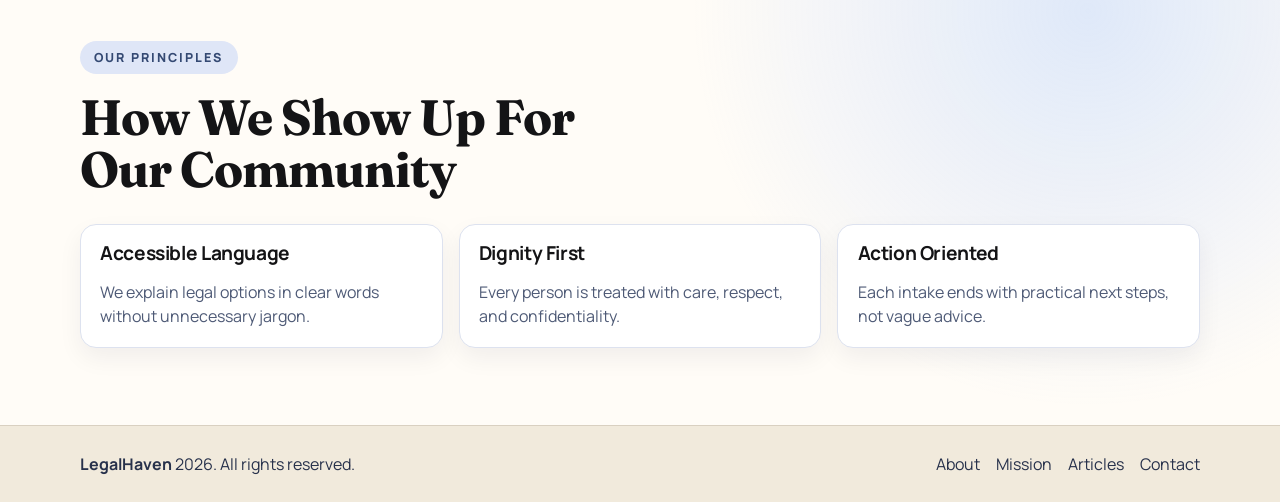
==== commit 67525864: "Remove Patrick and add Substack link" ====
--- a/about.html
+++ b/about.html
@@ -229,18 +229,6 @@
               <h3>Nathan Powell: Writer &amp; Outreach</h3>
               <p class="team-bio">
                 Nathan is a Geography student at Kansas State University. He joined LegalHaven to help bridge the gap between geographic equity and legal access, primarily in underserved areas. As a writer, he focuses on expanding outreach by leveraging spatial research to author articles that raise awareness, establish key issues of concern, and inform potential beneficiaries, donors, and the public.
-              </p>
-            </div>
-          </article>
-
-          <article class="team-card reveal">
-            <div class="team-photo-wrap">
-              <img src="patrick bigger.png" alt="Patrick Wong, Writer" class="team-photo" />
-            </div>
-            <div class="team-copy">
-              <h3>Patrick Wong: Writer</h3>
-              <p class="team-bio">
-                Patrick is currently a senior at Marcus High School and plans to major in finance and potentially minor in political science in college. He joined LegalHaven with an interest in the integration of economics and government policies, alongside a commitment to ensuring underrepresented people are properly informed. As one of the organization's writers, he researches and produces articles to raise awareness, communicate key concerns, and support outreach.
               </p>
             </div>
           </article>
--- a/styles.css
+++ b/styles.css
@@ -941,6 +941,19 @@
     var(--bg-paper);
 }
 
+.articles-promo {
+  margin-bottom: 1.4rem;
+}
+
+.articles-promo h2 {
+  max-width: 20ch;
+}
+
+.articles-promo p {
+  max-width: 68ch;
+  color: #4f5d7c;
+}
+
 .article-grid {
   display: grid;
   grid-template-columns: repeat(3, minmax(0, 1fr));
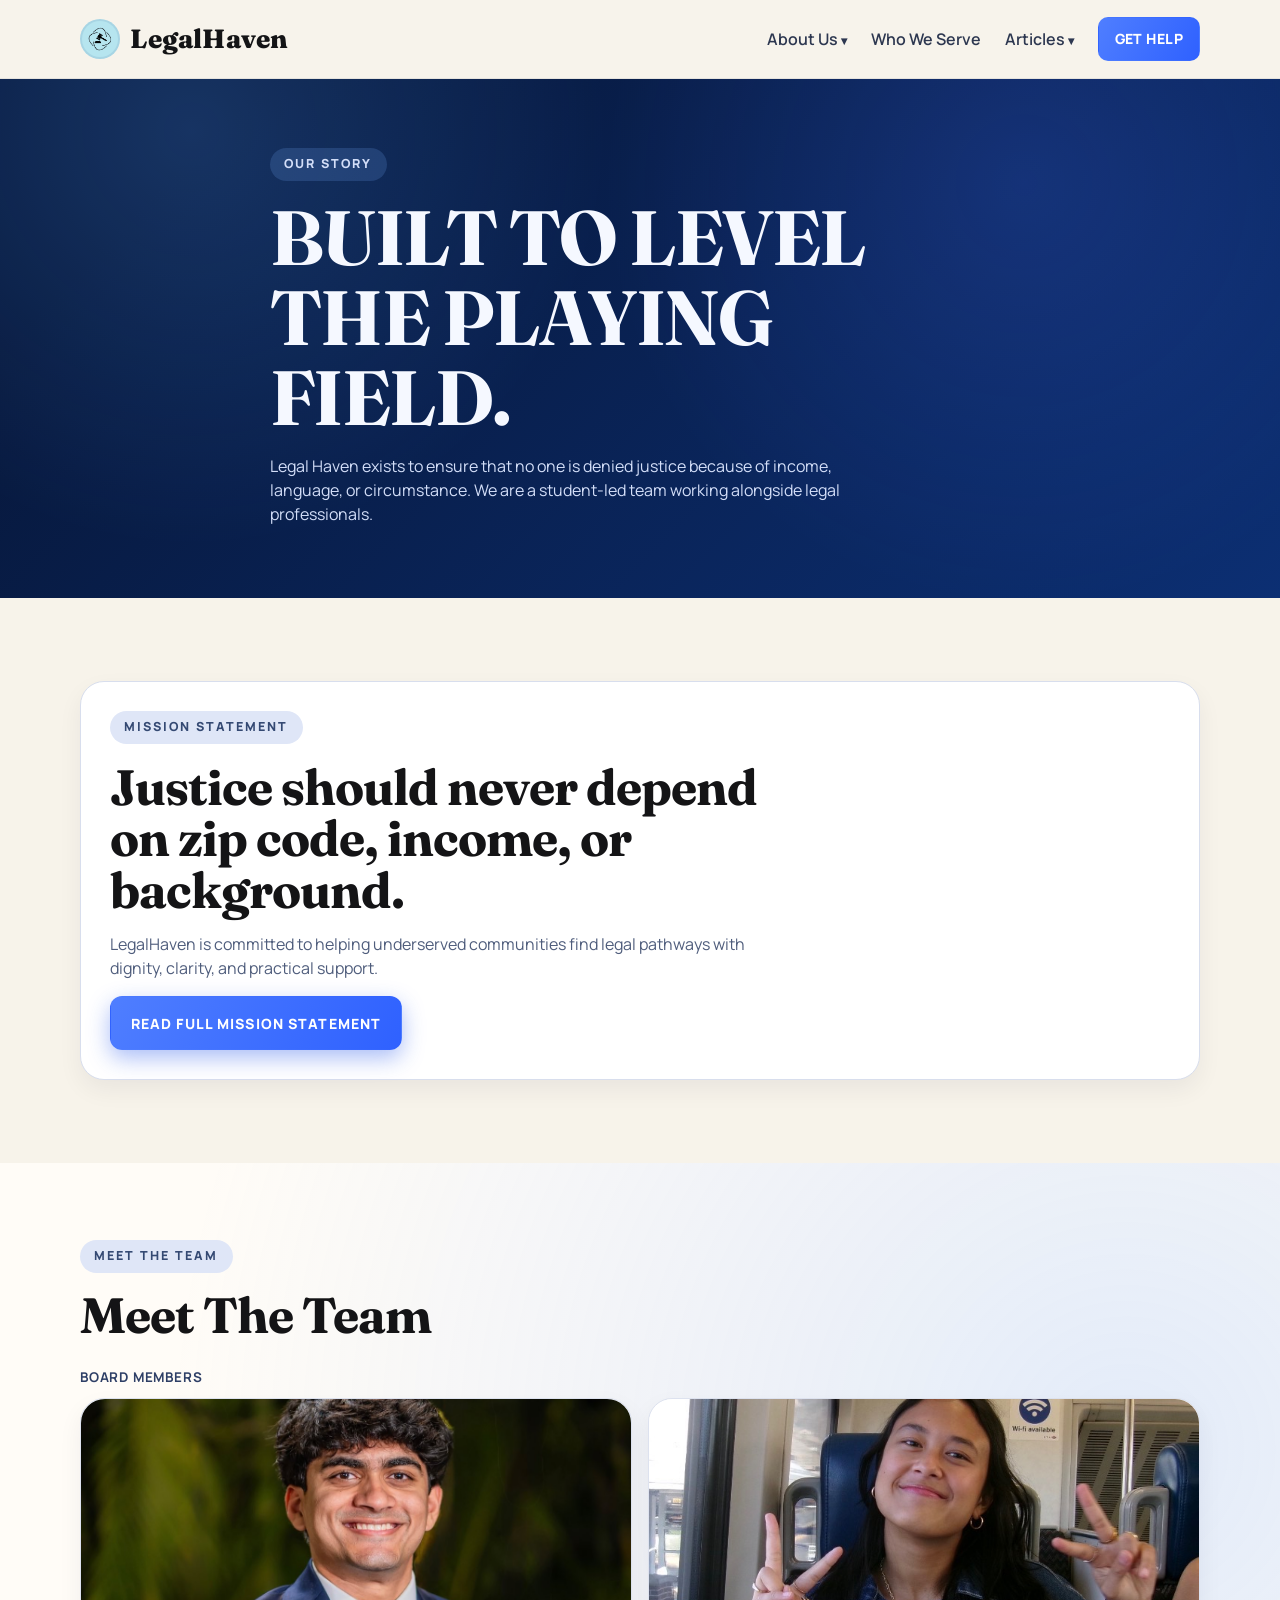
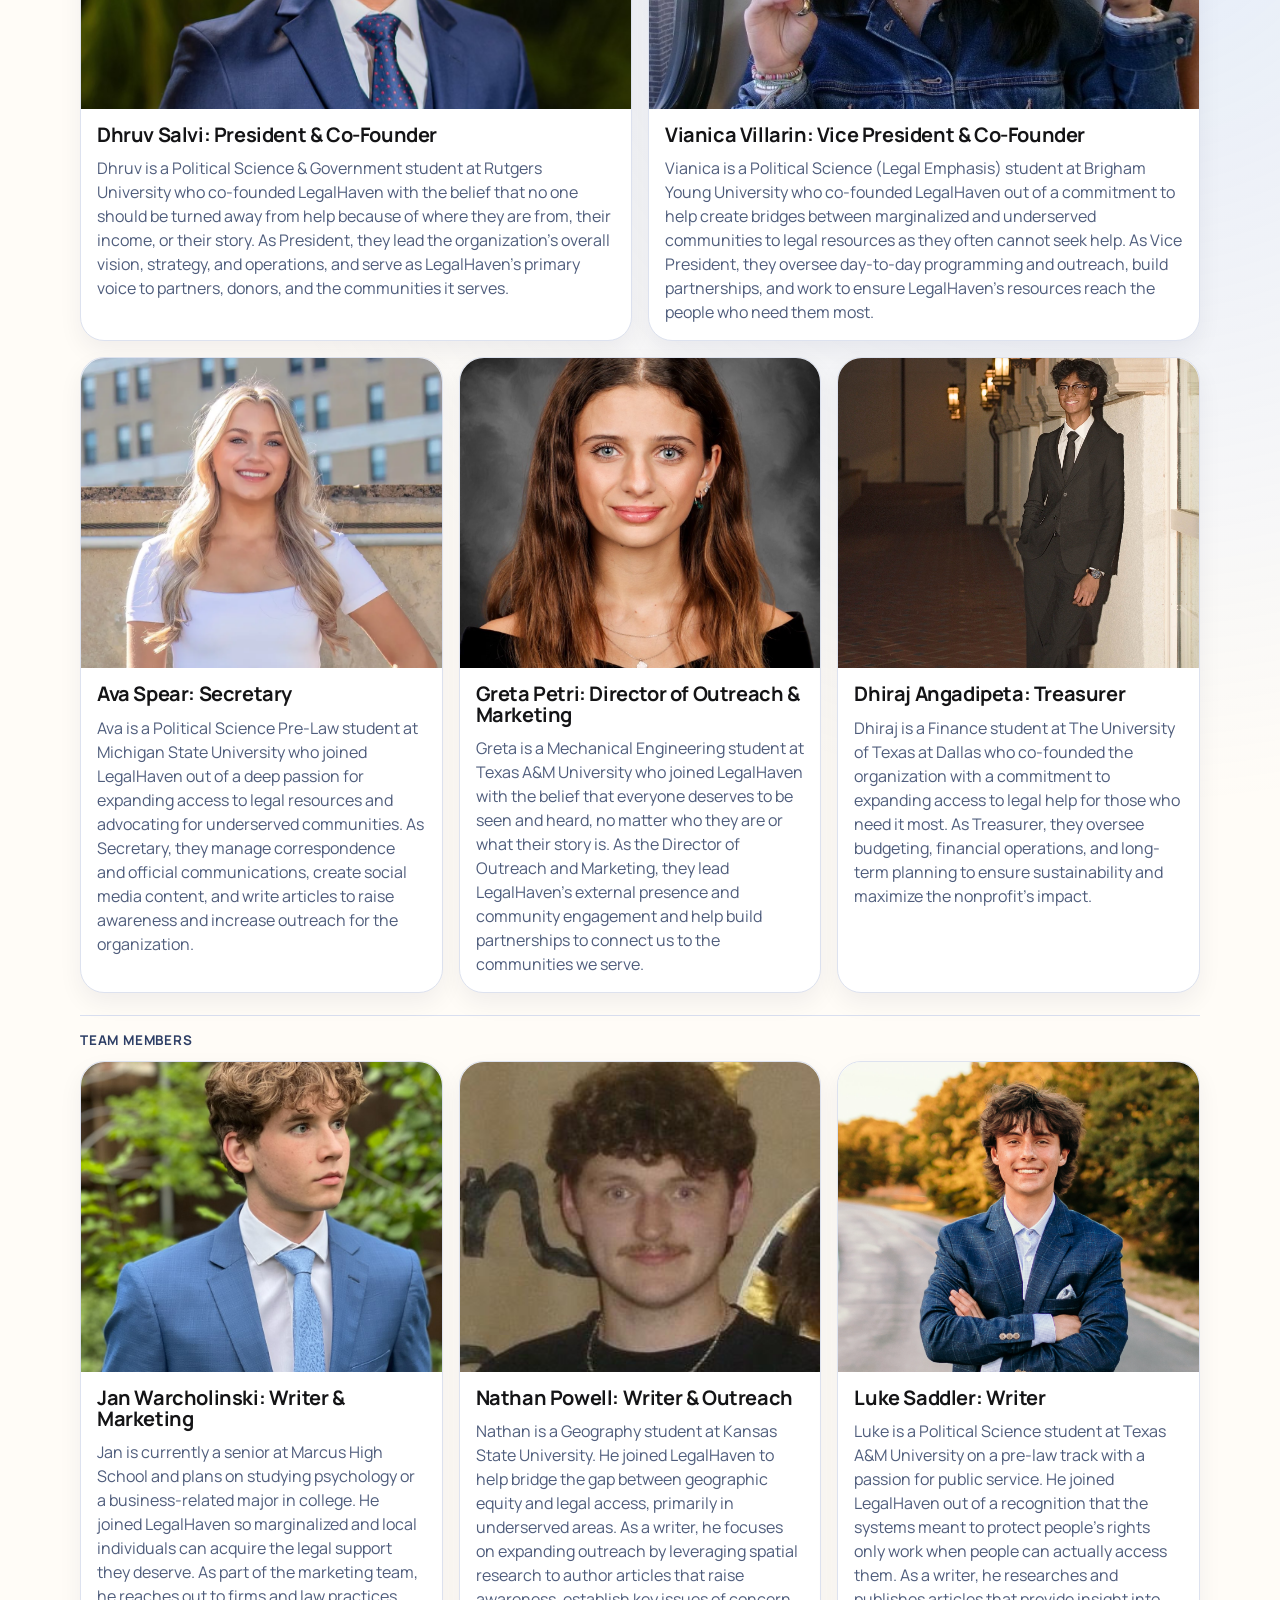
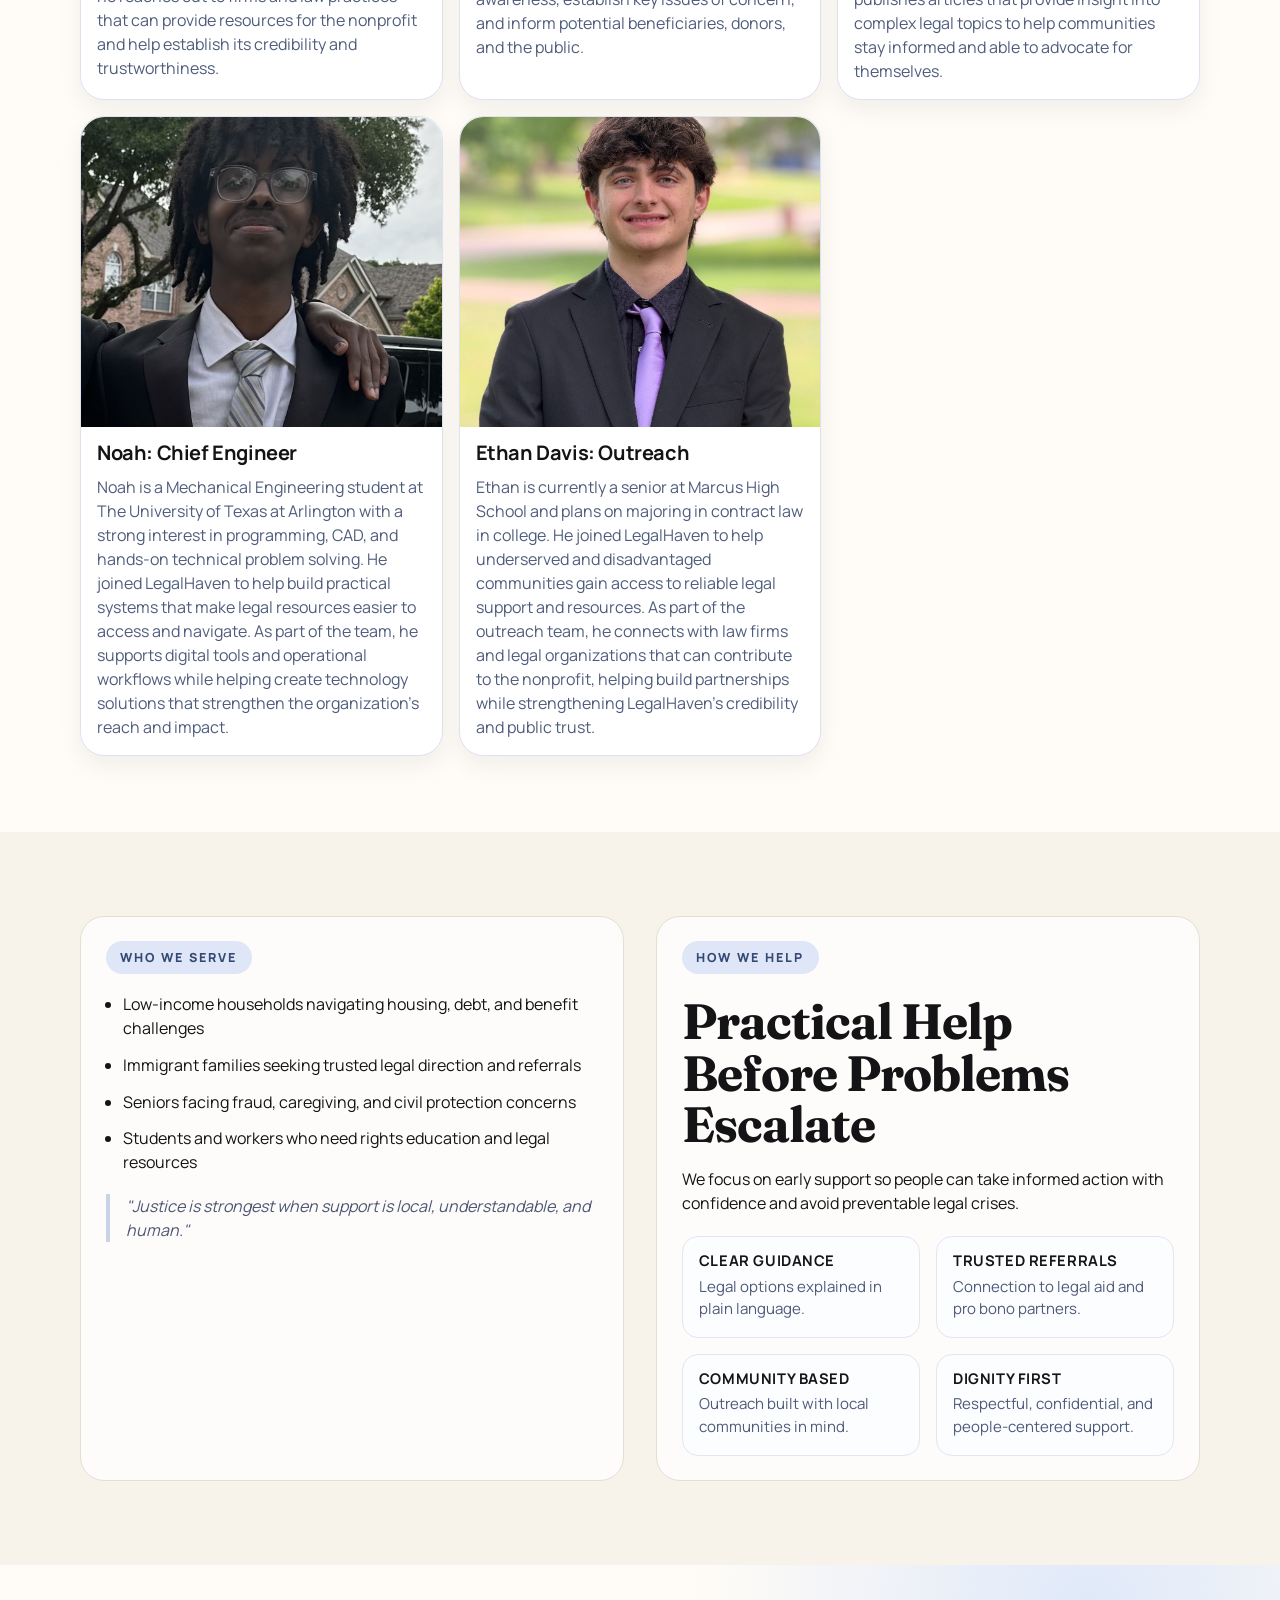
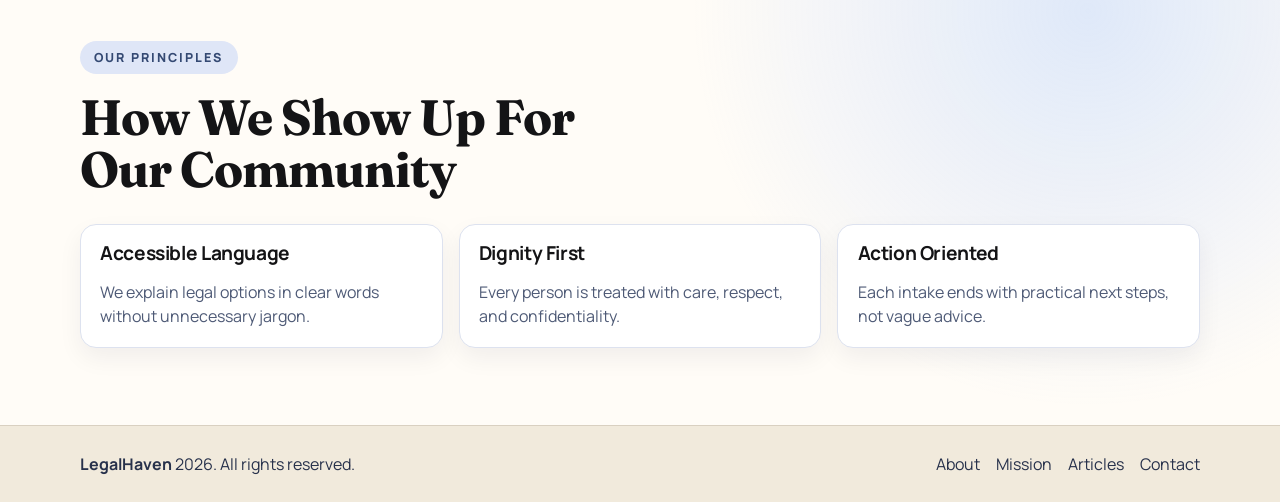
==== commit 8c1d20d3: "Add articles dropdown with Substack" ====
--- a/about.html
+++ b/about.html
@@ -36,7 +36,13 @@
           </div>
         </div>
         <a href="about.html#who-we-serve">Who We Serve</a>
-        <a href="articles.html">Articles</a>
+        <div class="nav-dropdown">
+          <button class="dropdown-trigger" type="button" aria-expanded="false" aria-controls="articles-menu-about">Articles</button>
+          <div class="dropdown-menu" id="articles-menu-about">
+            <a href="articles.html">All Articles</a>
+            <a href="https://legalhavenfoundation.substack.com/" target="_blank" rel="noopener noreferrer">Substack</a>
+          </div>
+        </div>
         <a class="btn btn-small" href="contact.html">Get Help</a>
       </nav>
     </div>
--- a/styles.css
+++ b/styles.css
@@ -941,19 +941,6 @@
     var(--bg-paper);
 }
 
-.articles-promo {
-  margin-bottom: 1.4rem;
-}
-
-.articles-promo h2 {
-  max-width: 20ch;
-}
-
-.articles-promo p {
-  max-width: 68ch;
-  color: #4f5d7c;
-}
-
 .article-grid {
   display: grid;
   grid-template-columns: repeat(3, minmax(0, 1fr));
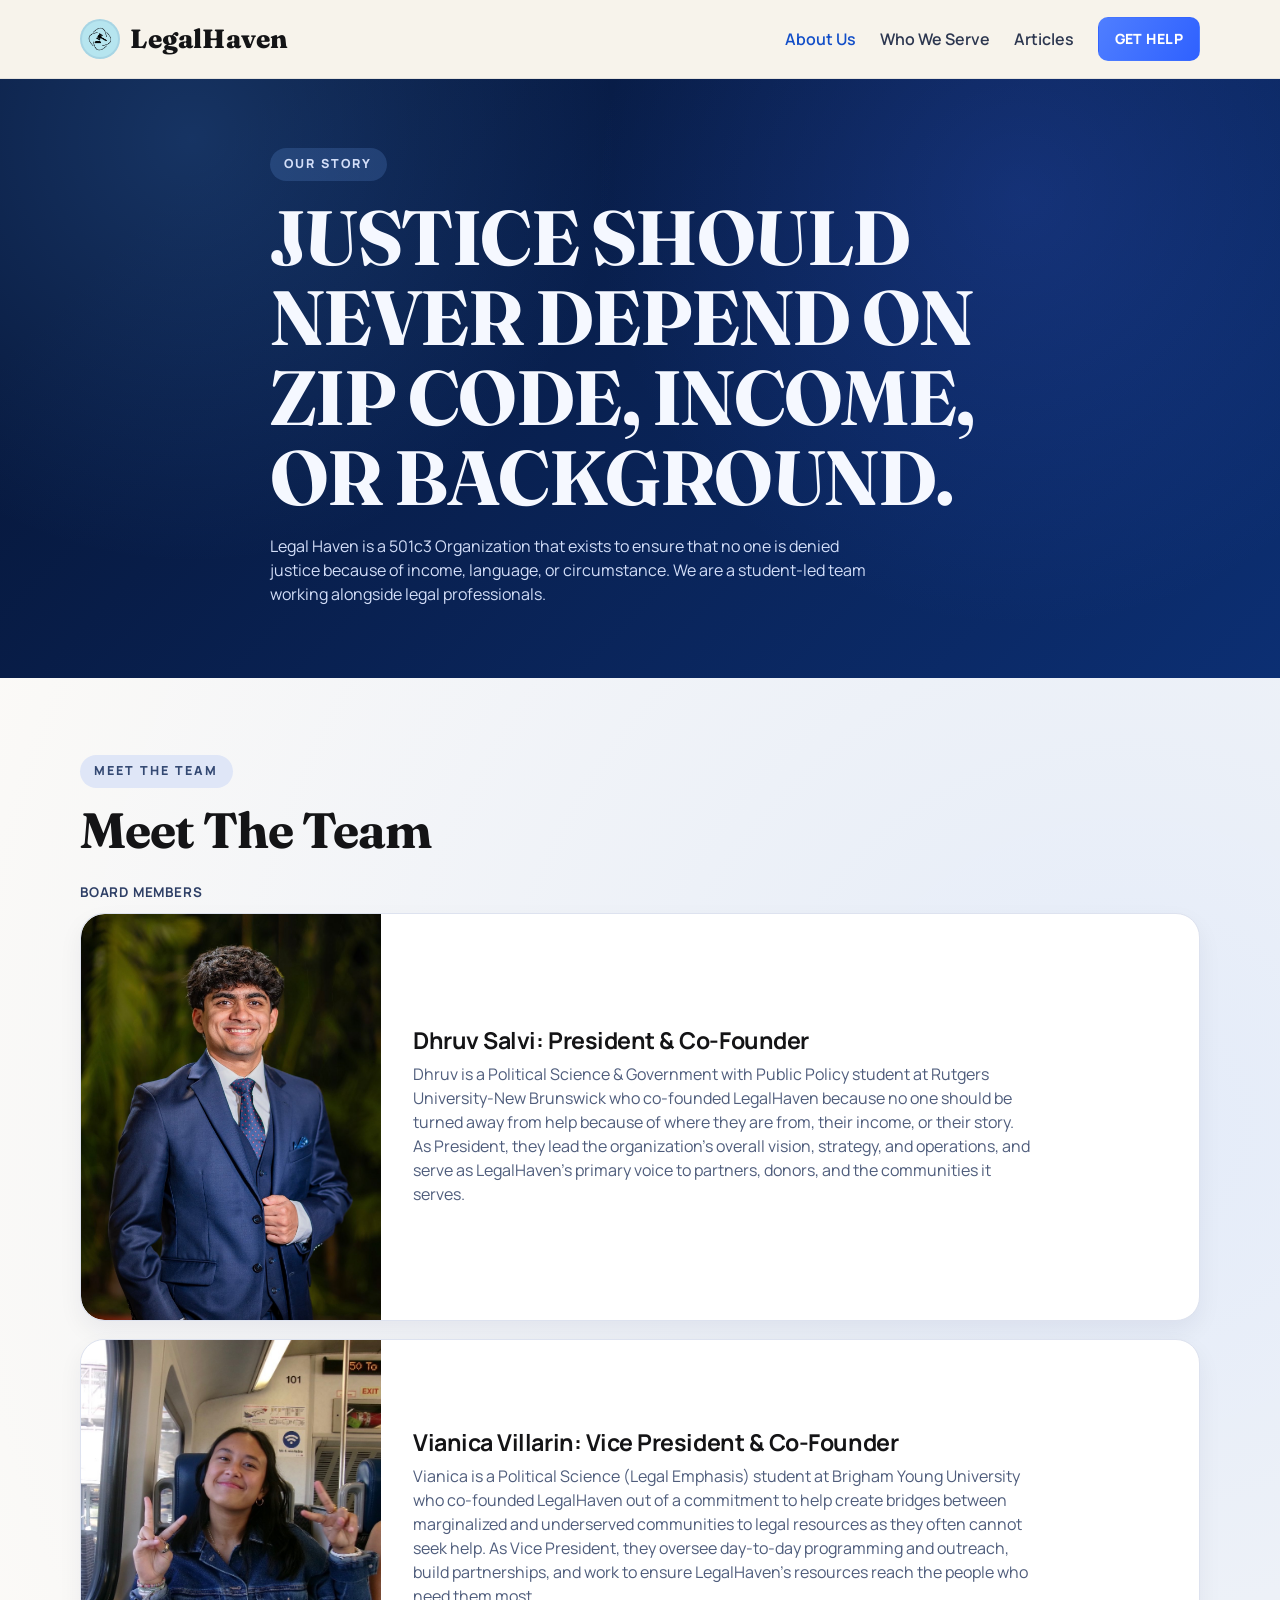
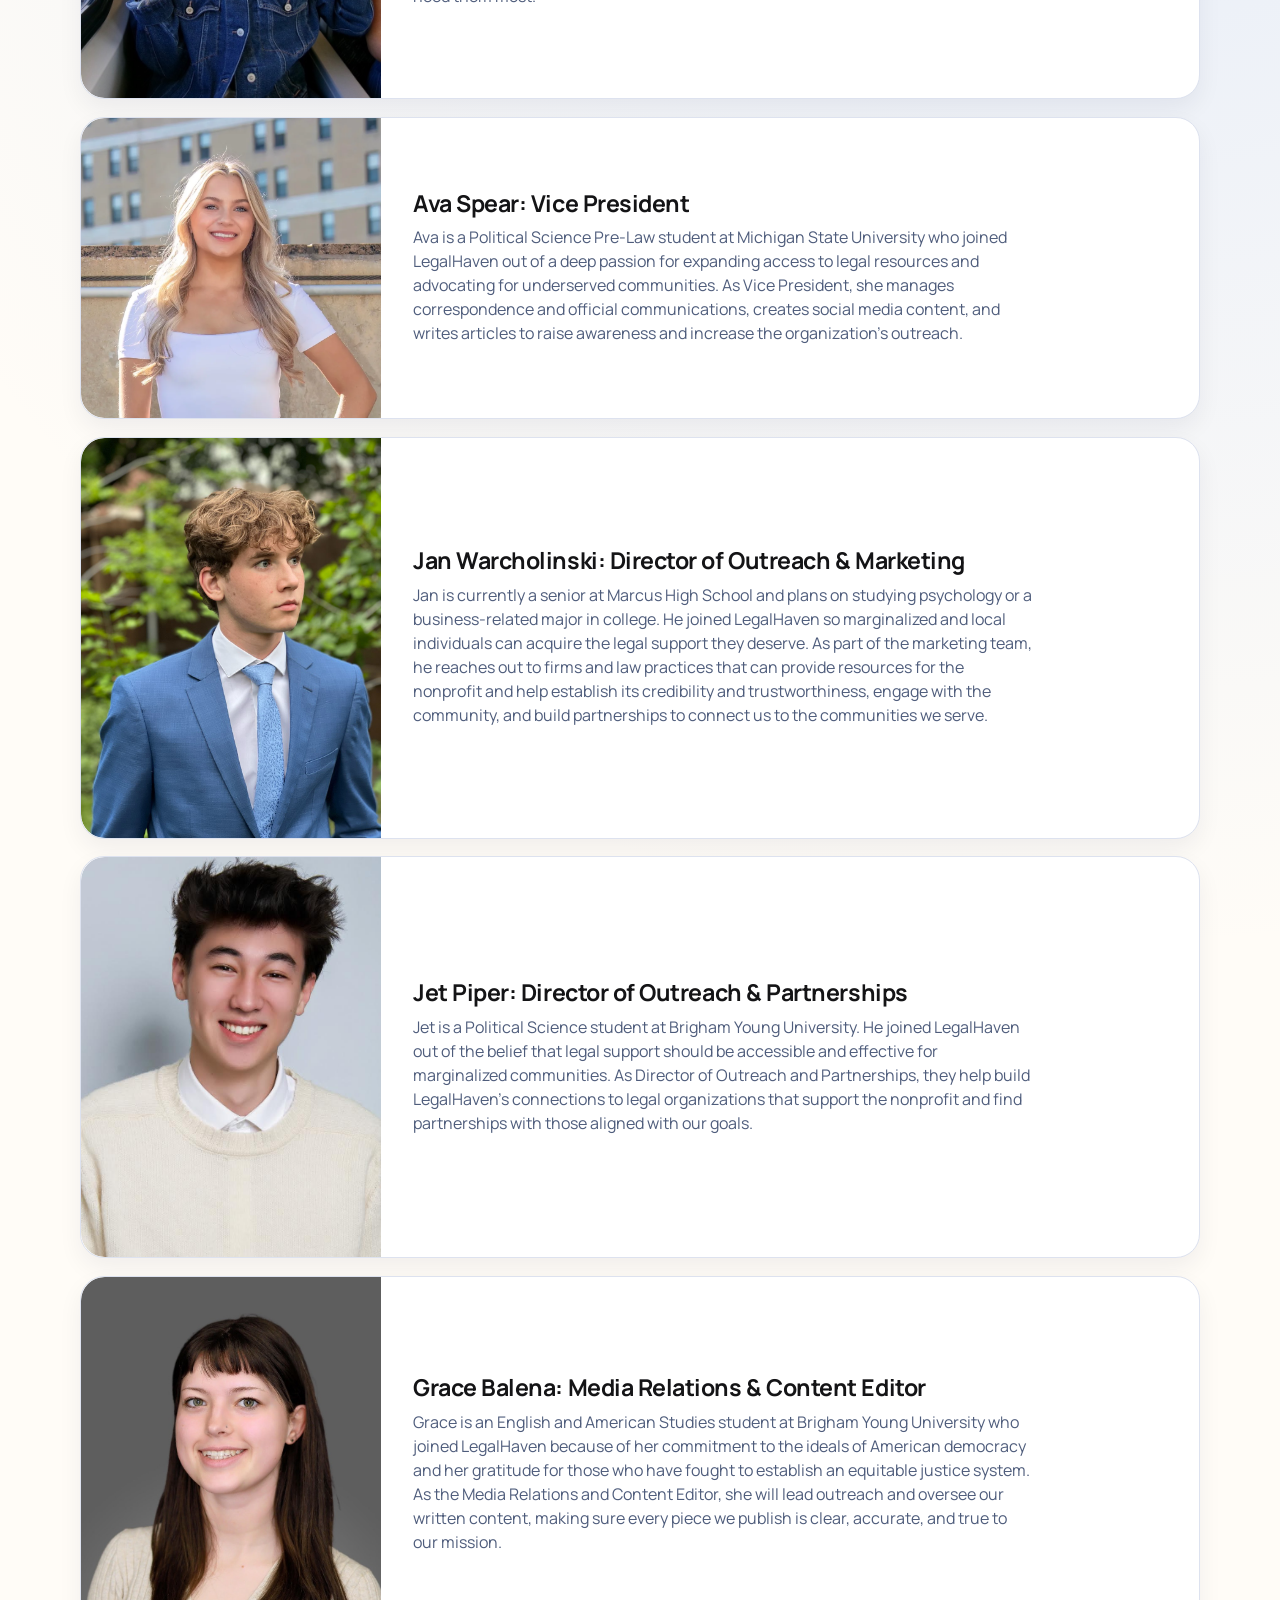
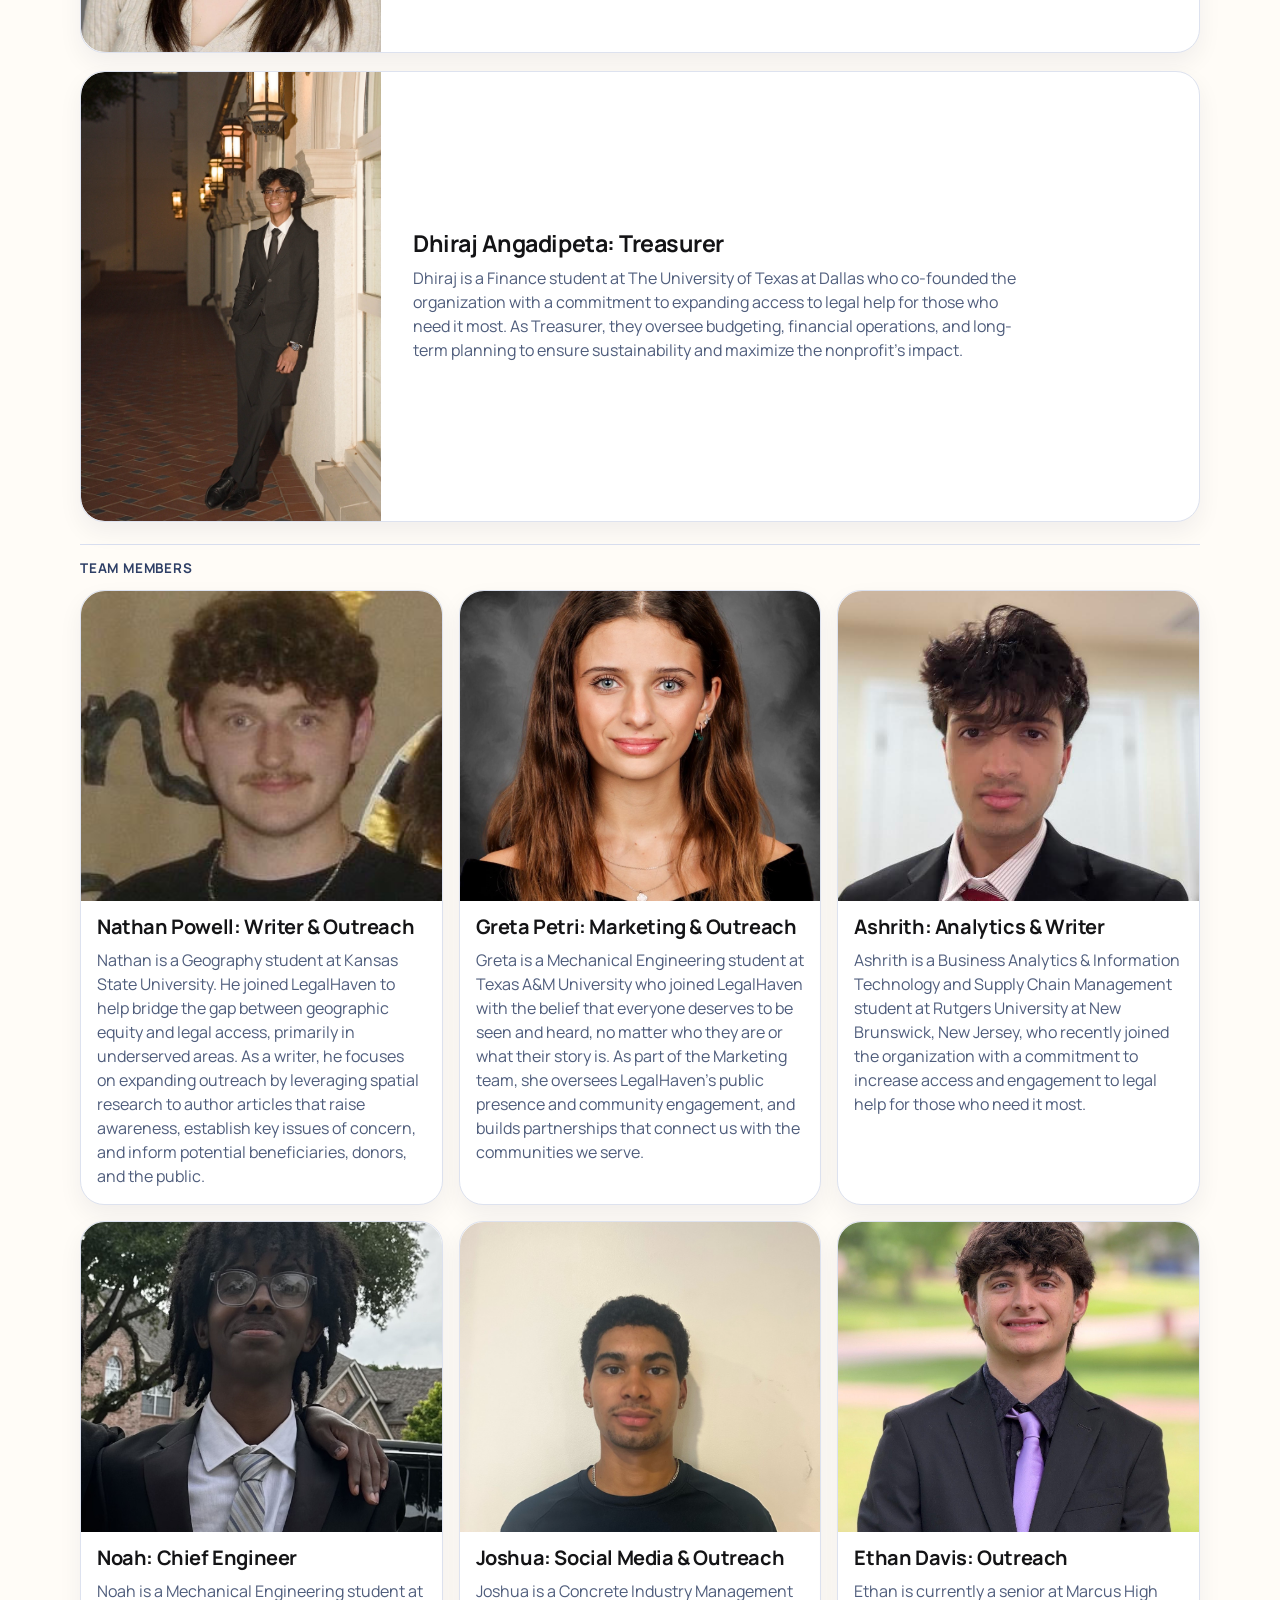
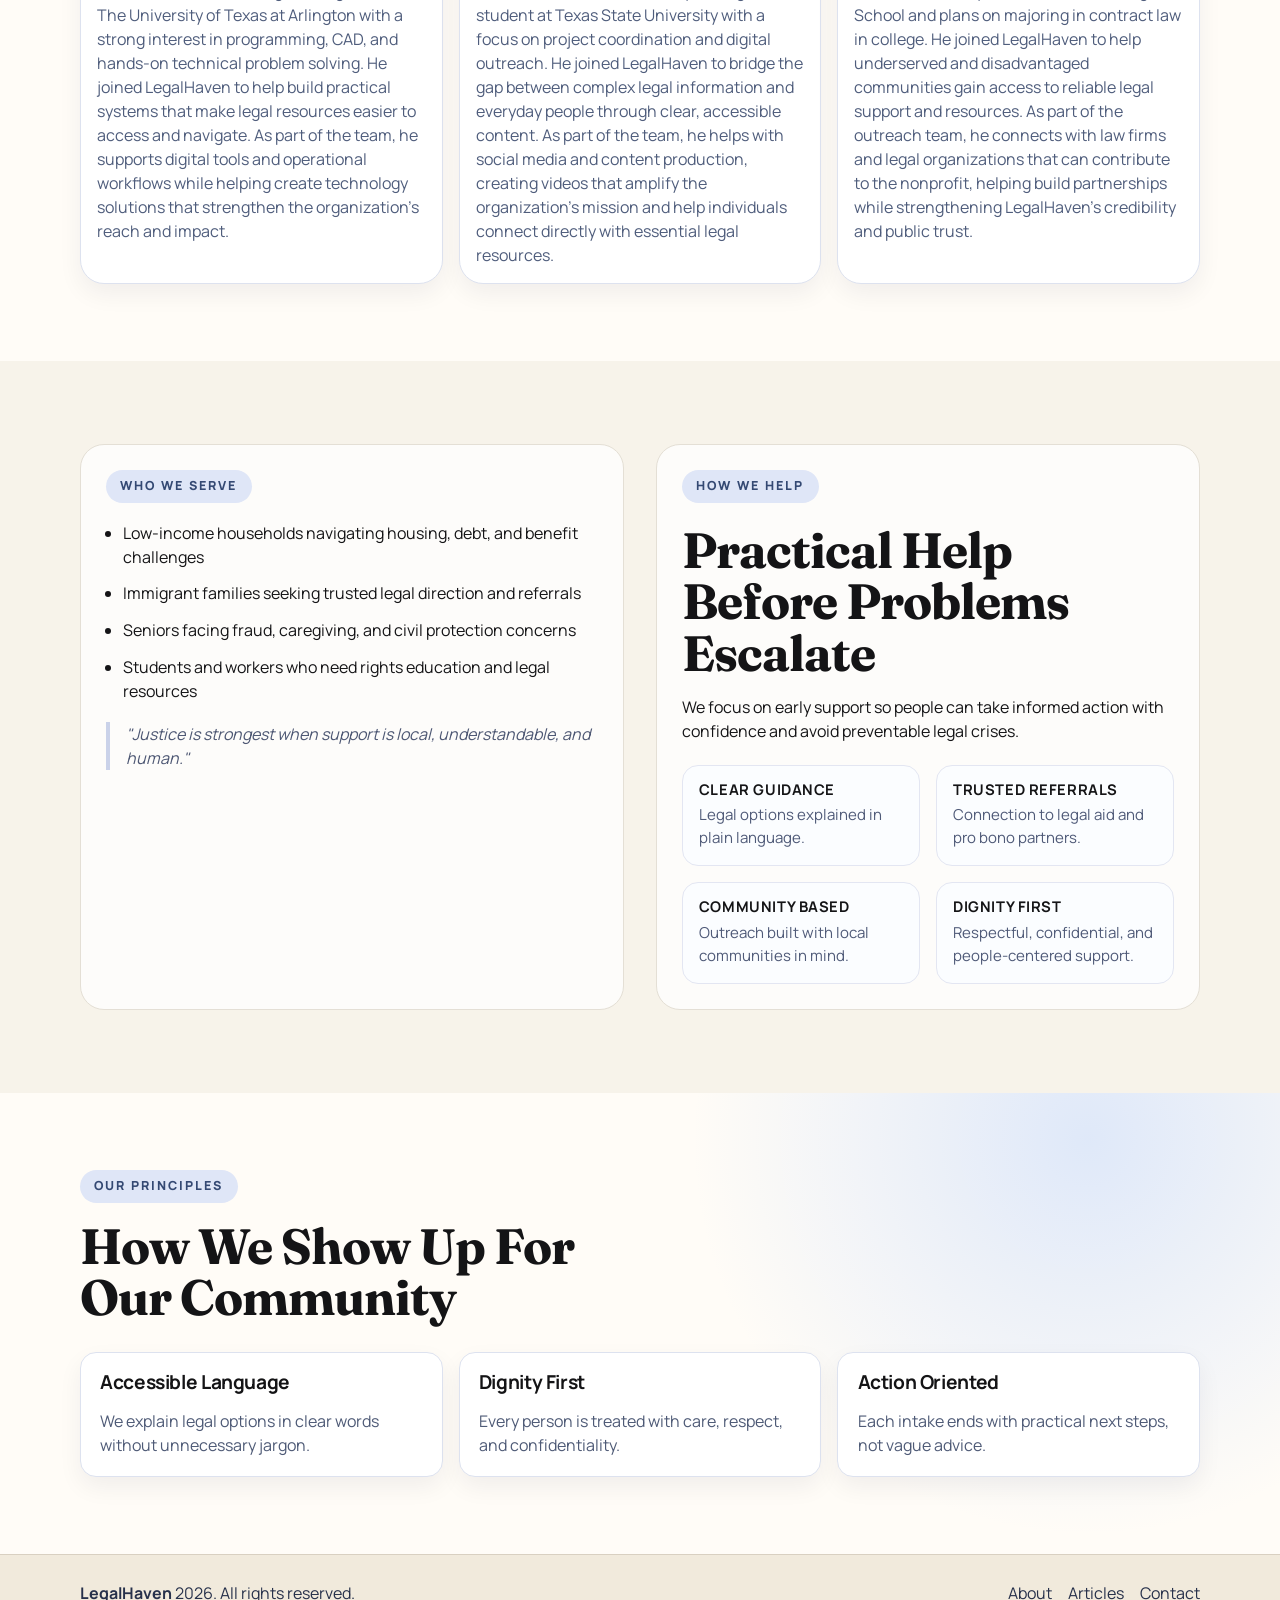
==== commit 72566c2b: "Update team: new board order and elongated layout, add Grace/Jet/Ashrith/Josh, remove Luke; About op" ====
--- a/about.html
+++ b/about.html
@@ -3,7 +3,7 @@
 <head>
   <meta charset="UTF-8" />
   <meta name="viewport" content="width=device-width, initial-scale=1.0" />
-  <meta name="description" content="Learn about Legal Haven's mission to make legal support accessible for families, immigrants, and seniors." />
+  <meta name="description" content="Meet the LegalHaven team. We are a student-led 501c3 organization making legal support accessible for families, immigrants, and seniors." />
   <title>About | Legal Haven</title>
   <link rel="icon" type="image/jpeg" href="legallogo_withouttext2.jpg" />
   <link rel="preconnect" href="https://fonts.googleapis.com" />
@@ -16,7 +16,7 @@
 
   <header class="site-header" id="top">
     <div class="container nav-wrap">
-      <a class="brand" href="index.html" aria-label="Legal Haven home">
+      <a class="brand" href="/" aria-label="Legal Haven home">
         <img class="brand-mark" src="legallogo_withouttext2.jpg" alt="LegalHaven logo" />
         <span class="brand-text">LegalHaven</span>
       </a>
@@ -28,22 +28,10 @@
       </button>
 
       <nav class="site-nav" id="primary-nav" aria-label="Primary">
-        <div class="nav-dropdown">
-          <button class="dropdown-trigger" type="button" aria-expanded="false" aria-controls="about-menu-about">About Us</button>
-          <div class="dropdown-menu" id="about-menu-about">
-            <a href="mission.html">Mission</a>
-            <a href="about.html#our-team" aria-current="page">Our Team</a>
-          </div>
-        </div>
-        <a href="about.html#who-we-serve">Who We Serve</a>
-        <div class="nav-dropdown">
-          <button class="dropdown-trigger" type="button" aria-expanded="false" aria-controls="articles-menu-about">Articles</button>
-          <div class="dropdown-menu" id="articles-menu-about">
-            <a href="articles.html">All Articles</a>
-            <a href="https://legalhavenfoundation.substack.com/" target="_blank" rel="noopener noreferrer">Substack</a>
-          </div>
-        </div>
-        <a class="btn btn-small" href="contact.html">Get Help</a>
+        <a href="/about" aria-current="page">About Us</a>
+        <a href="/about#who-we-serve">Who We Serve</a>
+        <a href="https://legalhavenfoundation.substack.com/" target="_blank" rel="noopener noreferrer">Articles</a>
+        <a class="btn btn-small" href="/contact">Get Help</a>
       </nav>
     </div>
   </header>
@@ -52,32 +40,22 @@
     <section class="page-hero section-dark">
       <div class="container page-hero-inner reveal">
         <p class="eyebrow">Our Story</p>
-        <h1>Built To Level The Playing Field.</h1>
+        <h1>Justice Should Never Depend On Zip Code, Income, Or Background.</h1>
         <p>
-          Legal Haven exists to ensure that no one is denied justice because of income,
-          language, or circumstance. We are a student-led team working alongside legal professionals.
+          Legal Haven is a 501c3 Organization that exists to ensure that no one is denied justice
+          because of income, language, or circumstance. We are a student-led team working alongside
+          legal professionals.
         </p>
       </div>
     </section>
 
-    <section class="story section-light">
-      <div class="container mission-callout reveal">
-        <p class="eyebrow">Mission Statement</p>
-        <h2>Justice should never depend on zip code, income, or background.</h2>
-        <p>
-          LegalHaven is committed to helping underserved communities find legal pathways with dignity,
-          clarity, and practical support.
-        </p>
-        <a class="btn btn-primary" href="mission.html">Read Full Mission Statement</a>
-      </div>
-    </section>
-
-    <section class="team section-light" id="our-team">
+    <!-- Remove the team-horizontal class below to restore the card-grid layout -->
+    <section class="team section-light team-horizontal" id="our-team">
       <div class="container">
         <p class="eyebrow reveal">Meet The Team</p>
         <h2 class="section-title reveal">Meet The Team</h2>
         <h3 class="team-subtitle reveal">Board Members</h3>
-        <div class="team-grid team-grid-board team-grid-board-top">
+        <div class="team-grid team-grid-board">
           <article class="team-card reveal">
             <div class="team-photo-wrap">
               <button class="team-photo-trigger" type="button" aria-expanded="false" aria-controls="team-social-dhruv">
@@ -99,7 +77,7 @@
             <div class="team-copy">
               <h3>Dhruv Salvi: President &amp; Co-Founder</h3>
               <p class="team-bio">
-                Dhruv is a Political Science &amp; Government student at Rutgers University who co-founded LegalHaven with the belief that no one should be turned away from help because of where they are from, their income, or their story. As President, they lead the organization's overall vision, strategy, and operations, and serve as LegalHaven's primary voice to partners, donors, and the communities it serves.
+                Dhruv is a Political Science &amp; Government with Public Policy student at Rutgers University-New Brunswick who co-founded LegalHaven because no one should be turned away from help because of where they are from, their income, or their story. As President, they lead the organization's overall vision, strategy, and operations, and serve as LegalHaven's primary voice to partners, donors, and the communities it serves.
               </p>
             </div>
           </article>
@@ -129,13 +107,11 @@
               </p>
             </div>
           </article>
-        </div>
-
-        <div class="team-grid team-grid-board team-grid-board-bottom">
+
           <article class="team-card reveal">
             <div class="team-photo-wrap">
               <button class="team-photo-trigger" type="button" aria-expanded="false" aria-controls="team-social-ava">
-                <img src="ava.png" alt="Ava Spear, Secretary" class="team-photo" />
+                <img src="ava.png" alt="Ava Spear, Vice President" class="team-photo" />
               </button>
               <div class="team-social-tab" id="team-social-ava" aria-label="Ava social links">
                 <a class="social-icon instagram" href="https://instagram.com/_ava_spear" target="_blank" rel="noopener noreferrer" aria-label="Ava on Instagram">
@@ -151,35 +127,87 @@
               </div>
             </div>
             <div class="team-copy">
-              <h3>Ava Spear: Secretary</h3>
-              <p class="team-bio">
-                Ava is a Political Science Pre-Law student at Michigan State University who joined LegalHaven out of a deep passion for expanding access to legal resources and advocating for underserved communities. As Secretary, they manage correspondence and official communications, create social media content, and write articles to raise awareness and increase outreach for the organization.
-              </p>
-            </div>
-          </article>
-
-          <article class="team-card reveal">
-            <div class="team-photo-wrap">
-              <button class="team-photo-trigger" type="button" aria-expanded="false" aria-controls="team-social-greta">
-                <img src="greta.jpg" alt="Greta Petri, Director of Outreach and Marketing" class="team-photo" />
-              </button>
-              <div class="team-social-tab" id="team-social-greta" aria-label="Greta social links">
-                <a class="social-icon instagram" href="https://www.instagram.com/gretaangiee" target="_blank" rel="noopener noreferrer" aria-label="Greta on Instagram">
-                  <svg viewBox="0 0 24 24" aria-hidden="true" focusable="false">
-                    <rect x="3" y="3" width="18" height="18" rx="5" ry="5"></rect>
-                    <circle cx="12" cy="12" r="4"></circle>
-                    <circle cx="17" cy="7" r="1.2" class="insta-dot"></circle>
-                  </svg>
-                </a>
-                <a class="social-icon linkedin" href="https://www.linkedin.com/in/greta-angie-petri-60101738a/" target="_blank" rel="noopener noreferrer" aria-label="Greta on LinkedIn">
-                  <span aria-hidden="true">in</span>
-                </a>
-              </div>
-            </div>
-            <div class="team-copy">
-              <h3>Greta Petri: Director of Outreach &amp; Marketing</h3>
-              <p class="team-bio">
-                Greta is a Mechanical Engineering student at Texas A&amp;M University who joined LegalHaven with the belief that everyone deserves to be seen and heard, no matter who they are or what their story is. As the Director of Outreach and Marketing, they lead LegalHaven’s external presence and community engagement and help build partnerships to connect us to the communities we serve.
+              <h3>Ava Spear: Vice President</h3>
+              <p class="team-bio">
+                Ava is a Political Science Pre-Law student at Michigan State University who joined LegalHaven out of a deep passion for expanding access to legal resources and advocating for underserved communities. As Vice President, she manages correspondence and official communications, creates social media content, and writes articles to raise awareness and increase the organization's outreach.
+              </p>
+            </div>
+          </article>
+
+          <article class="team-card reveal">
+            <div class="team-photo-wrap">
+              <button class="team-photo-trigger" type="button" aria-expanded="false" aria-controls="team-social-jan">
+                <img src="Jan.jpg" alt="Jan Warcholinski, Director of Outreach and Marketing" class="team-photo" />
+              </button>
+              <div class="team-social-tab" id="team-social-jan" aria-label="Jan social links">
+                <a class="social-icon instagram" href="https://www.instagram.com/jan_warcholinski" target="_blank" rel="noopener noreferrer" aria-label="Jan on Instagram">
+                  <svg viewBox="0 0 24 24" aria-hidden="true" focusable="false">
+                    <rect x="3" y="3" width="18" height="18" rx="5" ry="5"></rect>
+                    <circle cx="12" cy="12" r="4"></circle>
+                    <circle cx="17" cy="7" r="1.2" class="insta-dot"></circle>
+                  </svg>
+                </a>
+                <a class="social-icon linkedin" href="https://www.linkedin.com/in/jan-warcholinski-2077173b8/" target="_blank" rel="noopener noreferrer" aria-label="Jan on LinkedIn">
+                  <span aria-hidden="true">in</span>
+                </a>
+              </div>
+            </div>
+            <div class="team-copy">
+              <h3>Jan Warcholinski: Director of Outreach &amp; Marketing</h3>
+              <p class="team-bio">
+                Jan is currently a senior at Marcus High School and plans on studying psychology or a business-related major in college. He joined LegalHaven so marginalized and local individuals can acquire the legal support they deserve. As part of the marketing team, he reaches out to firms and law practices that can provide resources for the nonprofit and help establish its credibility and trustworthiness, engage with the community, and build partnerships to connect us to the communities we serve.
+              </p>
+            </div>
+          </article>
+
+          <article class="team-card reveal">
+            <div class="team-photo-wrap">
+              <button class="team-photo-trigger" type="button" aria-expanded="false" aria-controls="team-social-jet">
+                <img src="jet.jpg" alt="Jet Piper, Director of Outreach and Partnerships" class="team-photo" />
+              </button>
+              <div class="team-social-tab" id="team-social-jet" aria-label="Jet social links">
+                <a class="social-icon instagram" href="https://www.instagram.com/jetpackpiper" target="_blank" rel="noopener noreferrer" aria-label="Jet on Instagram">
+                  <svg viewBox="0 0 24 24" aria-hidden="true" focusable="false">
+                    <rect x="3" y="3" width="18" height="18" rx="5" ry="5"></rect>
+                    <circle cx="12" cy="12" r="4"></circle>
+                    <circle cx="17" cy="7" r="1.2" class="insta-dot"></circle>
+                  </svg>
+                </a>
+                <a class="social-icon linkedin" href="https://www.linkedin.com/in/jet-piper-b4b776336/" target="_blank" rel="noopener noreferrer" aria-label="Jet on LinkedIn">
+                  <span aria-hidden="true">in</span>
+                </a>
+              </div>
+            </div>
+            <div class="team-copy">
+              <h3>Jet Piper: Director of Outreach &amp; Partnerships</h3>
+              <p class="team-bio">
+                Jet is a Political Science student at Brigham Young University. He joined LegalHaven out of the belief that legal support should be accessible and effective for marginalized communities. As Director of Outreach and Partnerships, they help build LegalHaven's connections to legal organizations that support the nonprofit and find partnerships with those aligned with our goals.
+              </p>
+            </div>
+          </article>
+
+          <article class="team-card reveal">
+            <div class="team-photo-wrap">
+              <button class="team-photo-trigger" type="button" aria-expanded="false" aria-controls="team-social-grace">
+                <img src="grace.jpg" alt="Grace Balena, Media Relations and Content Editor" class="team-photo" />
+              </button>
+              <div class="team-social-tab" id="team-social-grace" aria-label="Grace social links">
+                <a class="social-icon instagram" href="https://www.instagram.com/gracie.balena" target="_blank" rel="noopener noreferrer" aria-label="Grace on Instagram">
+                  <svg viewBox="0 0 24 24" aria-hidden="true" focusable="false">
+                    <rect x="3" y="3" width="18" height="18" rx="5" ry="5"></rect>
+                    <circle cx="12" cy="12" r="4"></circle>
+                    <circle cx="17" cy="7" r="1.2" class="insta-dot"></circle>
+                  </svg>
+                </a>
+                <a class="social-icon linkedin" href="https://www.linkedin.com/in/grace-balena/" target="_blank" rel="noopener noreferrer" aria-label="Grace on LinkedIn">
+                  <span aria-hidden="true">in</span>
+                </a>
+              </div>
+            </div>
+            <div class="team-copy">
+              <h3>Grace Balena: Media Relations &amp; Content Editor</h3>
+              <p class="team-bio">
+                Grace is an English and American Studies student at Brigham Young University who joined LegalHaven because of her commitment to the ideals of American democracy and her gratitude for those who have fought to establish an equitable justice system. As the Media Relations and Content Editor, she will lead outreach and oversee our written content, making sure every piece we publish is clear, accurate, and true to our mission.
               </p>
             </div>
           </article>
@@ -217,18 +245,6 @@
         <div class="team-grid team-grid-members">
           <article class="team-card reveal">
             <div class="team-photo-wrap">
-              <img src="Jan.jpg" alt="Jan Warcholinski, Writer and Marketing" class="team-photo" />
-            </div>
-            <div class="team-copy">
-              <h3>Jan Warcholinski: Writer &amp; Marketing</h3>
-              <p class="team-bio">
-                Jan is currently a senior at Marcus High School and plans on studying psychology or a business-related major in college. He joined LegalHaven so marginalized and local individuals can acquire the legal support they deserve. As part of the marketing team, he reaches out to firms and law practices that can provide resources for the nonprofit and help establish its credibility and trustworthiness.
-              </p>
-            </div>
-          </article>
-
-          <article class="team-card reveal">
-            <div class="team-photo-wrap">
               <img src="nathan.jpg" alt="Nathan Powell, Writer and Outreach" class="team-photo" />
             </div>
             <div class="team-copy">
@@ -241,12 +257,24 @@
 
           <article class="team-card reveal">
             <div class="team-photo-wrap">
-              <img src="luke.png" alt="Luke Saddler, Writer" class="team-photo" />
-            </div>
-            <div class="team-copy">
-              <h3>Luke Saddler: Writer</h3>
-              <p class="team-bio">
-                Luke is a Political Science student at Texas A&amp;M University on a pre-law track with a passion for public service. He joined LegalHaven out of a recognition that the systems meant to protect people's rights only work when people can actually access them. As a writer, he researches and publishes articles that provide insight into complex legal topics to help communities stay informed and able to advocate for themselves.
+              <img src="greta.jpg" alt="Greta Petri, Marketing and Outreach" class="team-photo" />
+            </div>
+            <div class="team-copy">
+              <h3>Greta Petri: Marketing &amp; Outreach</h3>
+              <p class="team-bio">
+                Greta is a Mechanical Engineering student at Texas A&amp;M University who joined LegalHaven with the belief that everyone deserves to be seen and heard, no matter who they are or what their story is. As part of the Marketing team, she oversees LegalHaven's public presence and community engagement, and builds partnerships that connect us with the communities we serve.
+              </p>
+            </div>
+          </article>
+
+          <article class="team-card reveal">
+            <div class="team-photo-wrap">
+              <img src="ashrith.jpg" alt="Ashrith, Analytics and Writer" class="team-photo" />
+            </div>
+            <div class="team-copy">
+              <h3>Ashrith: Analytics &amp; Writer</h3>
+              <p class="team-bio">
+                Ashrith is a Business Analytics &amp; Information Technology and Supply Chain Management student at Rutgers University at New Brunswick, New Jersey, who recently joined the organization with a commitment to increase access and engagement to legal help for those who need it most.
               </p>
             </div>
           </article>
@@ -266,6 +294,18 @@
               <h3>Noah: Chief Engineer</h3>
               <p class="team-bio">
                 Noah is a Mechanical Engineering student at The University of Texas at Arlington with a strong interest in programming, CAD, and hands-on technical problem solving. He joined LegalHaven to help build practical systems that make legal resources easier to access and navigate. As part of the team, he supports digital tools and operational workflows while helping create technology solutions that strengthen the organization's reach and impact.
+              </p>
+            </div>
+          </article>
+
+          <article class="team-card reveal">
+            <div class="team-photo-wrap">
+              <img src="josh.jpg" alt="Joshua, Social Media and Outreach" class="team-photo" />
+            </div>
+            <div class="team-copy">
+              <h3>Joshua: Social Media &amp; Outreach</h3>
+              <p class="team-bio">
+                Joshua is a Concrete Industry Management student at Texas State University with a focus on project coordination and digital outreach. He joined LegalHaven to bridge the gap between complex legal information and everyday people through clear, accessible content. As part of the team, he helps with social media and content production, creating videos that amplify the organization's mission and help individuals connect directly with essential legal resources.
               </p>
             </div>
           </article>
@@ -354,10 +394,9 @@
     <div class="container footer-wrap">
       <p><strong>LegalHaven</strong> <span id="year"></span>. All rights reserved.</p>
       <div class="footer-links">
-        <a href="about.html">About</a>
-        <a href="mission.html">Mission</a>
-        <a href="articles.html">Articles</a>
-        <a href="contact.html">Contact</a>
+        <a href="/about">About</a>
+        <a href="https://legalhavenfoundation.substack.com/" target="_blank" rel="noopener noreferrer">Articles</a>
+        <a href="/contact">Contact</a>
       </div>
     </div>
   </footer>
--- a/styles.css
+++ b/styles.css
@@ -564,6 +564,11 @@
 
 .team-grid-board-bottom {
   grid-template-columns: repeat(3, minmax(0, 1fr));
+}
+
+.team-grid.team-grid-board-solo {
+  grid-template-columns: minmax(0, 420px);
+  justify-content: center;
 }
 
 .team-grid-board + .team-grid-board {
@@ -731,6 +736,68 @@
   display: block;
 }
 
+/*
+  Elongated layout for board members only.
+  Toggle: add/remove the `team-horizontal` class on the
+  <section class="team ..."> element in about.html.
+  Team members below keep the standard card-grid blocks.
+*/
+.team-horizontal .team-grid-board {
+  grid-template-columns: 1fr;
+  gap: 1.1rem;
+}
+
+.team-horizontal .team-grid-board .team-card {
+  display: grid;
+  grid-template-columns: 300px 1fr;
+  align-items: stretch;
+  overflow: hidden;
+  padding: 0;
+}
+
+.team-horizontal .team-grid-board .team-photo-wrap {
+  height: 100%;
+}
+
+.team-horizontal .team-grid-board .team-photo-trigger {
+  height: 100%;
+}
+
+.team-horizontal .team-grid-board .team-photo {
+  height: 100%;
+  min-height: 300px;
+  border-radius: var(--radius-xl) 0 0 var(--radius-xl);
+}
+
+.team-horizontal .team-grid-board .team-copy {
+  padding: 1.8rem 2rem;
+  align-self: center;
+}
+
+.team-horizontal .team-grid-board .team-copy h3 {
+  font-size: clamp(1.2rem, 2vw, 1.45rem);
+}
+
+.team-horizontal .team-grid-board .team-bio {
+  max-width: 62ch;
+}
+
+@media (max-width: 760px) {
+  .team-horizontal .team-grid-board .team-card {
+    grid-template-columns: 1fr;
+  }
+
+  .team-horizontal .team-grid-board .team-photo {
+    min-height: 0;
+    height: 300px;
+    border-radius: var(--radius-xl) var(--radius-xl) 0 0;
+  }
+
+  .team-horizontal .team-grid-board .team-copy {
+    padding: 1.1rem 1.2rem 1.4rem;
+  }
+}
+
 .mission {
   padding: 4.8rem 0;
   background: var(--bg-paper);
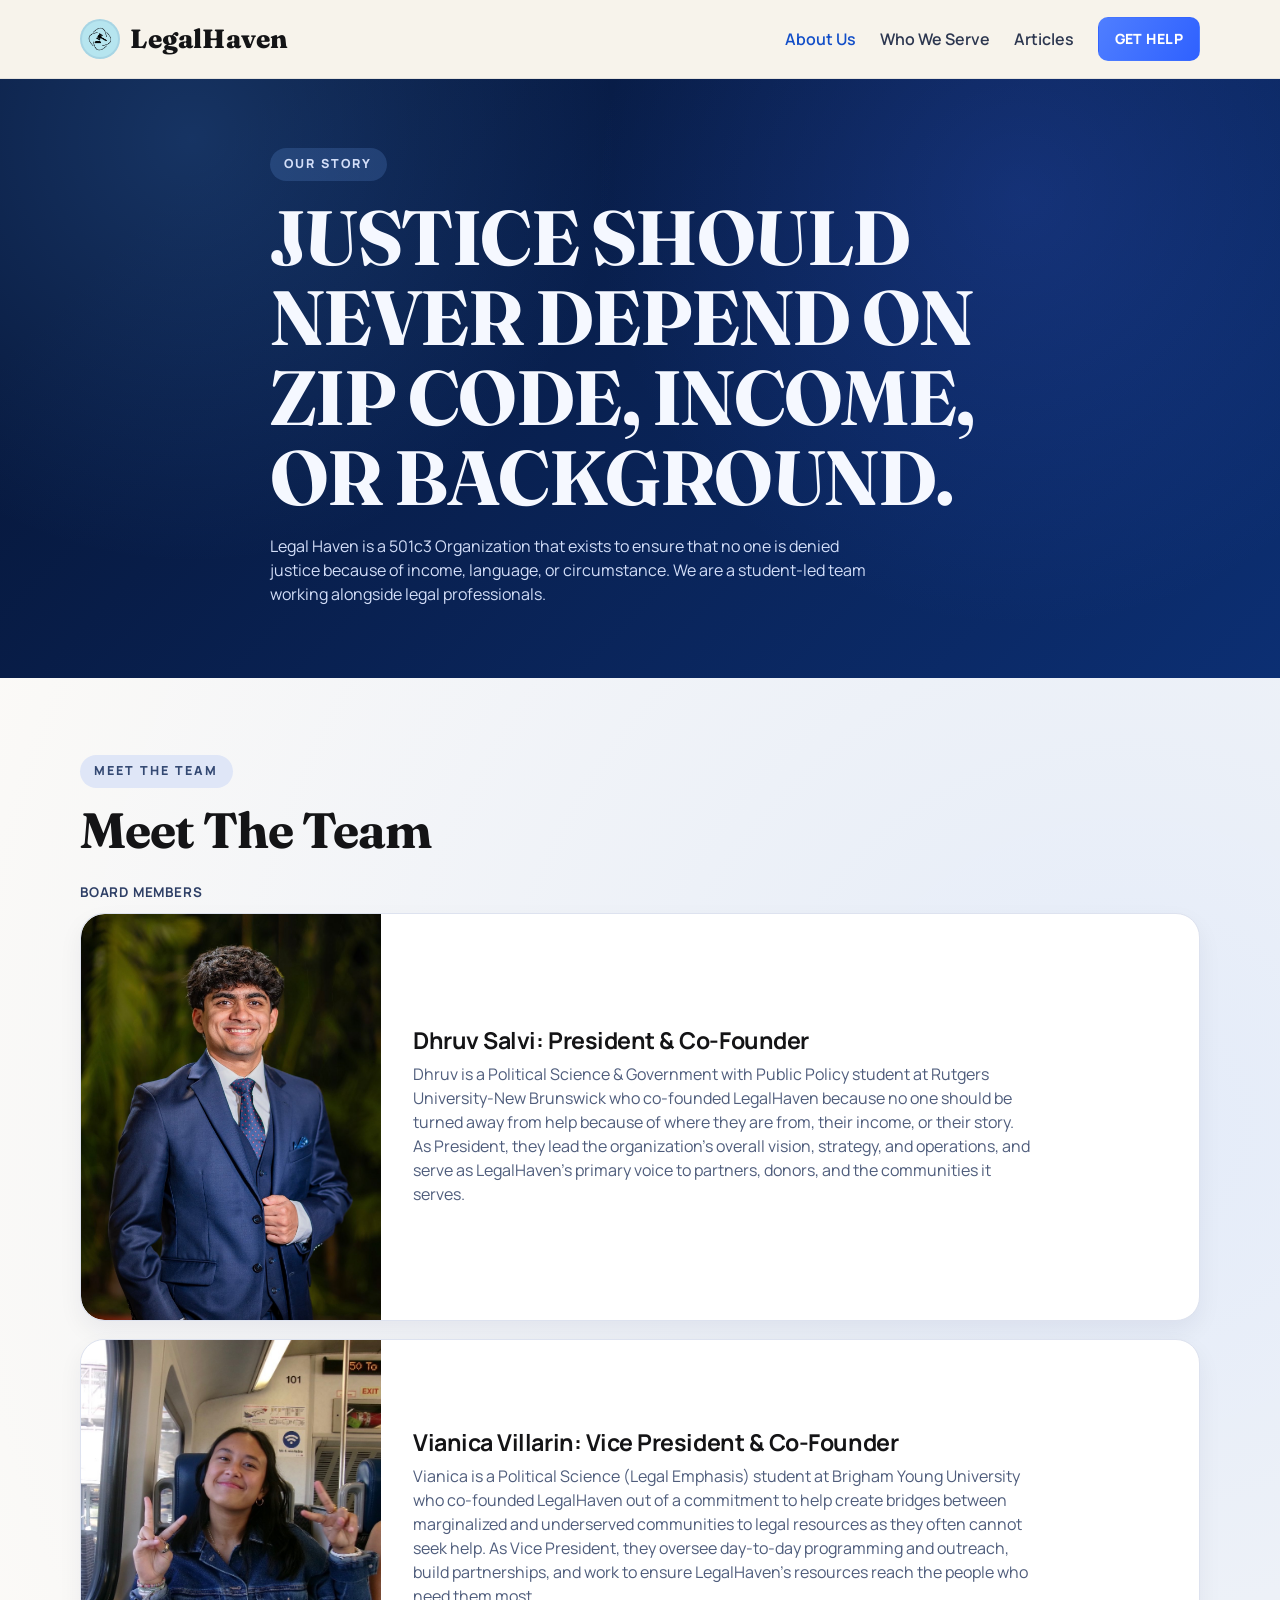
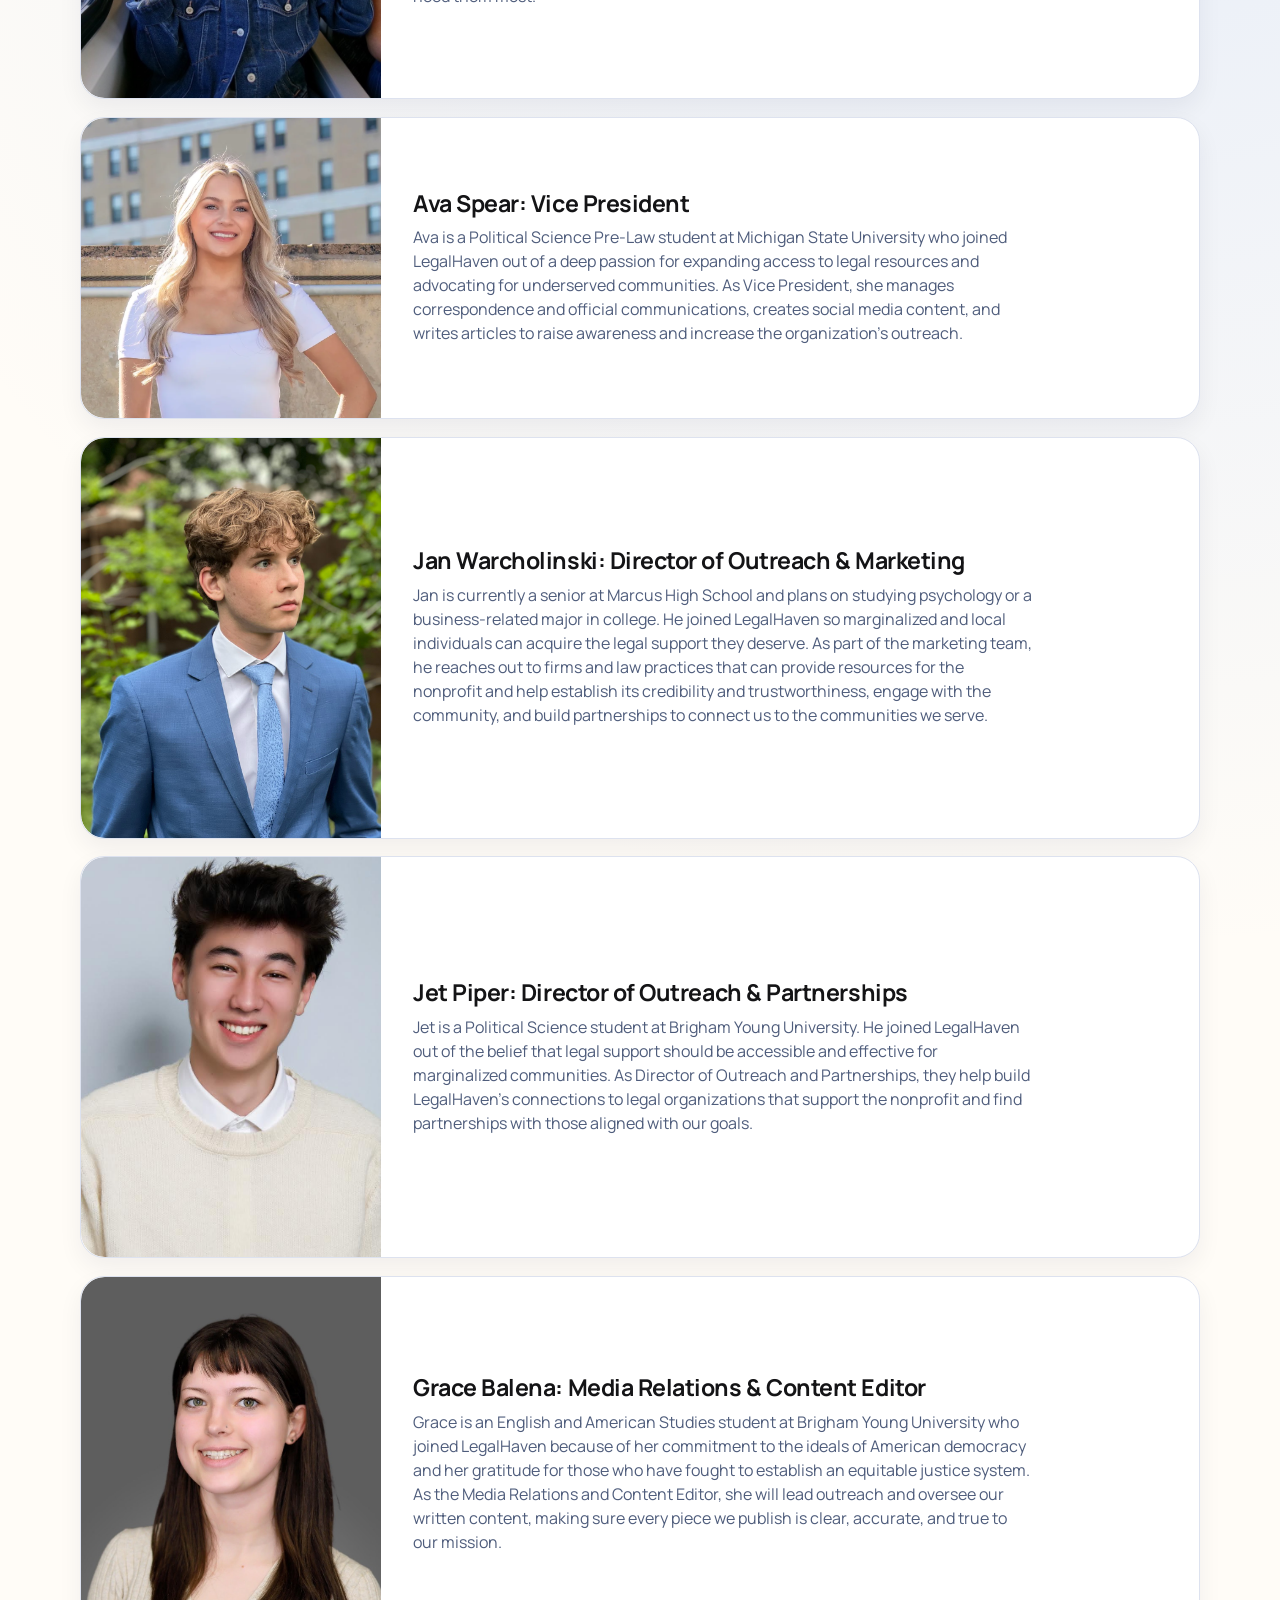
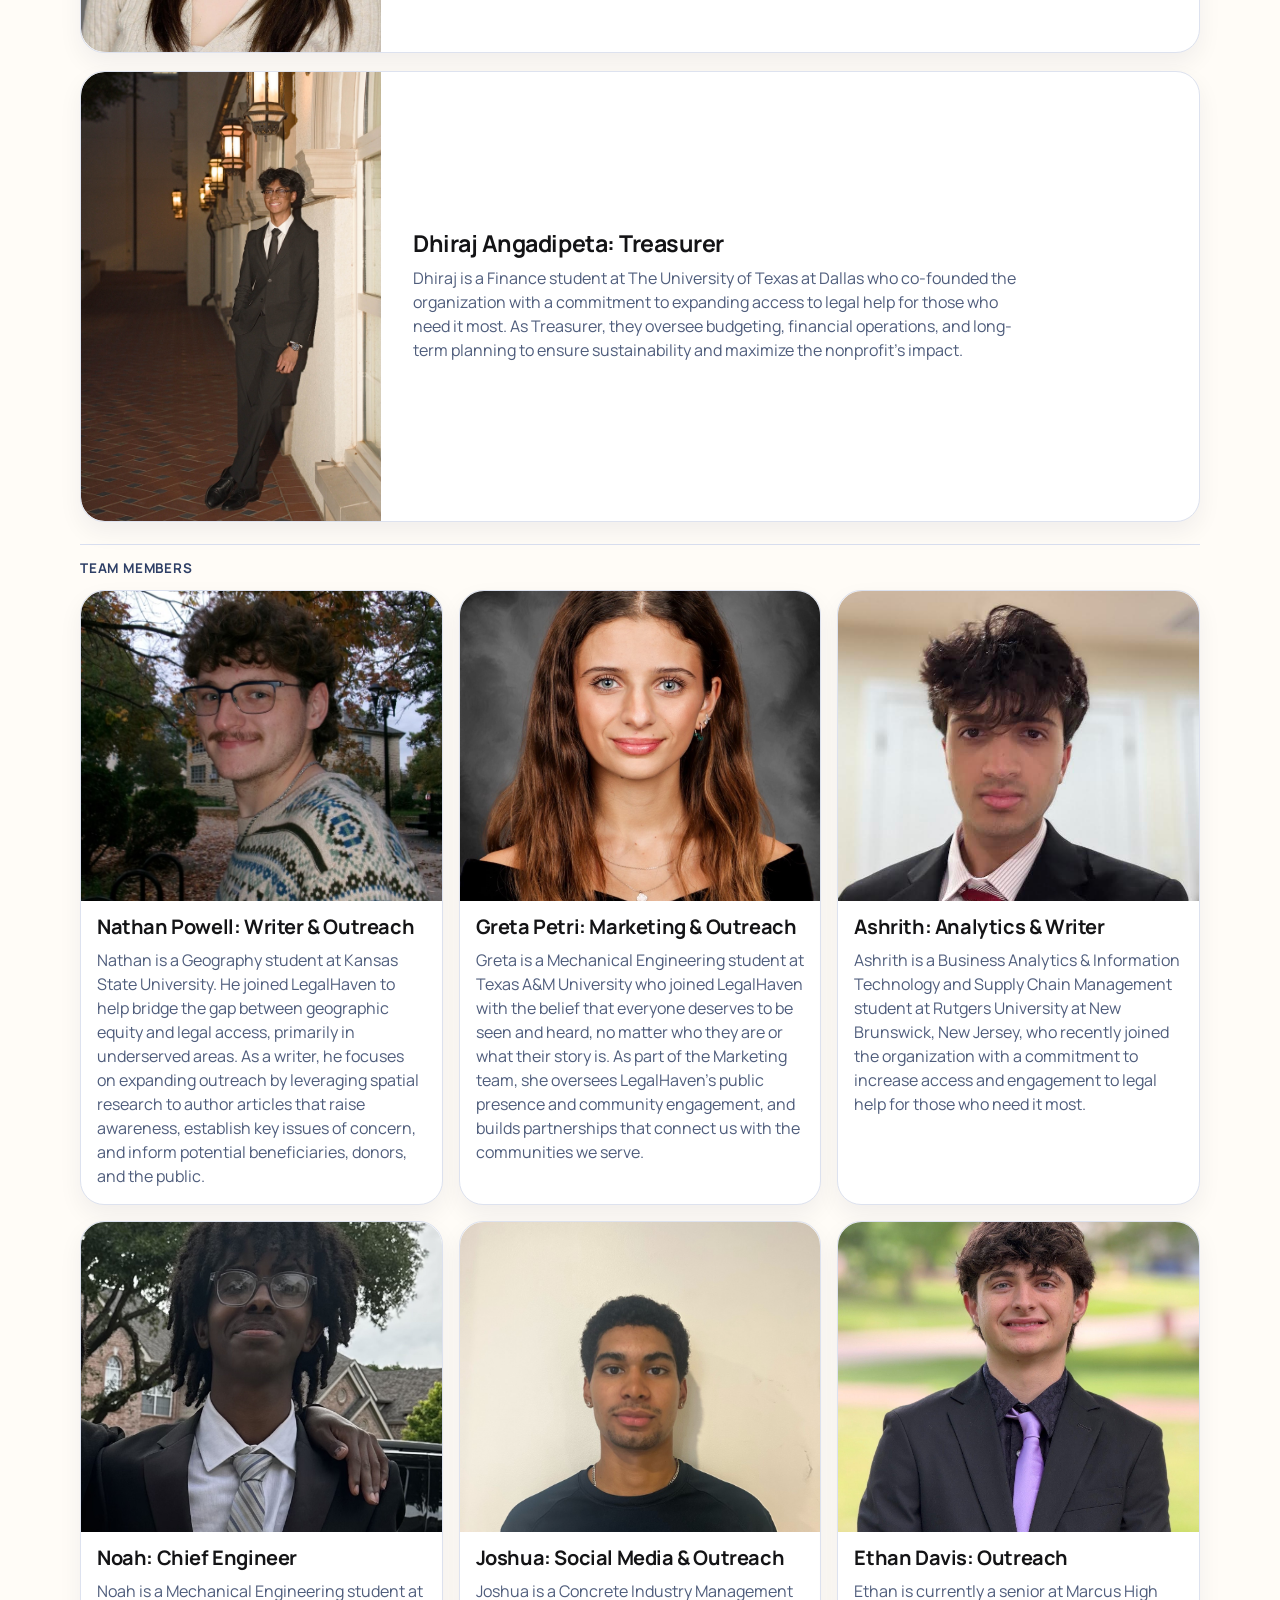
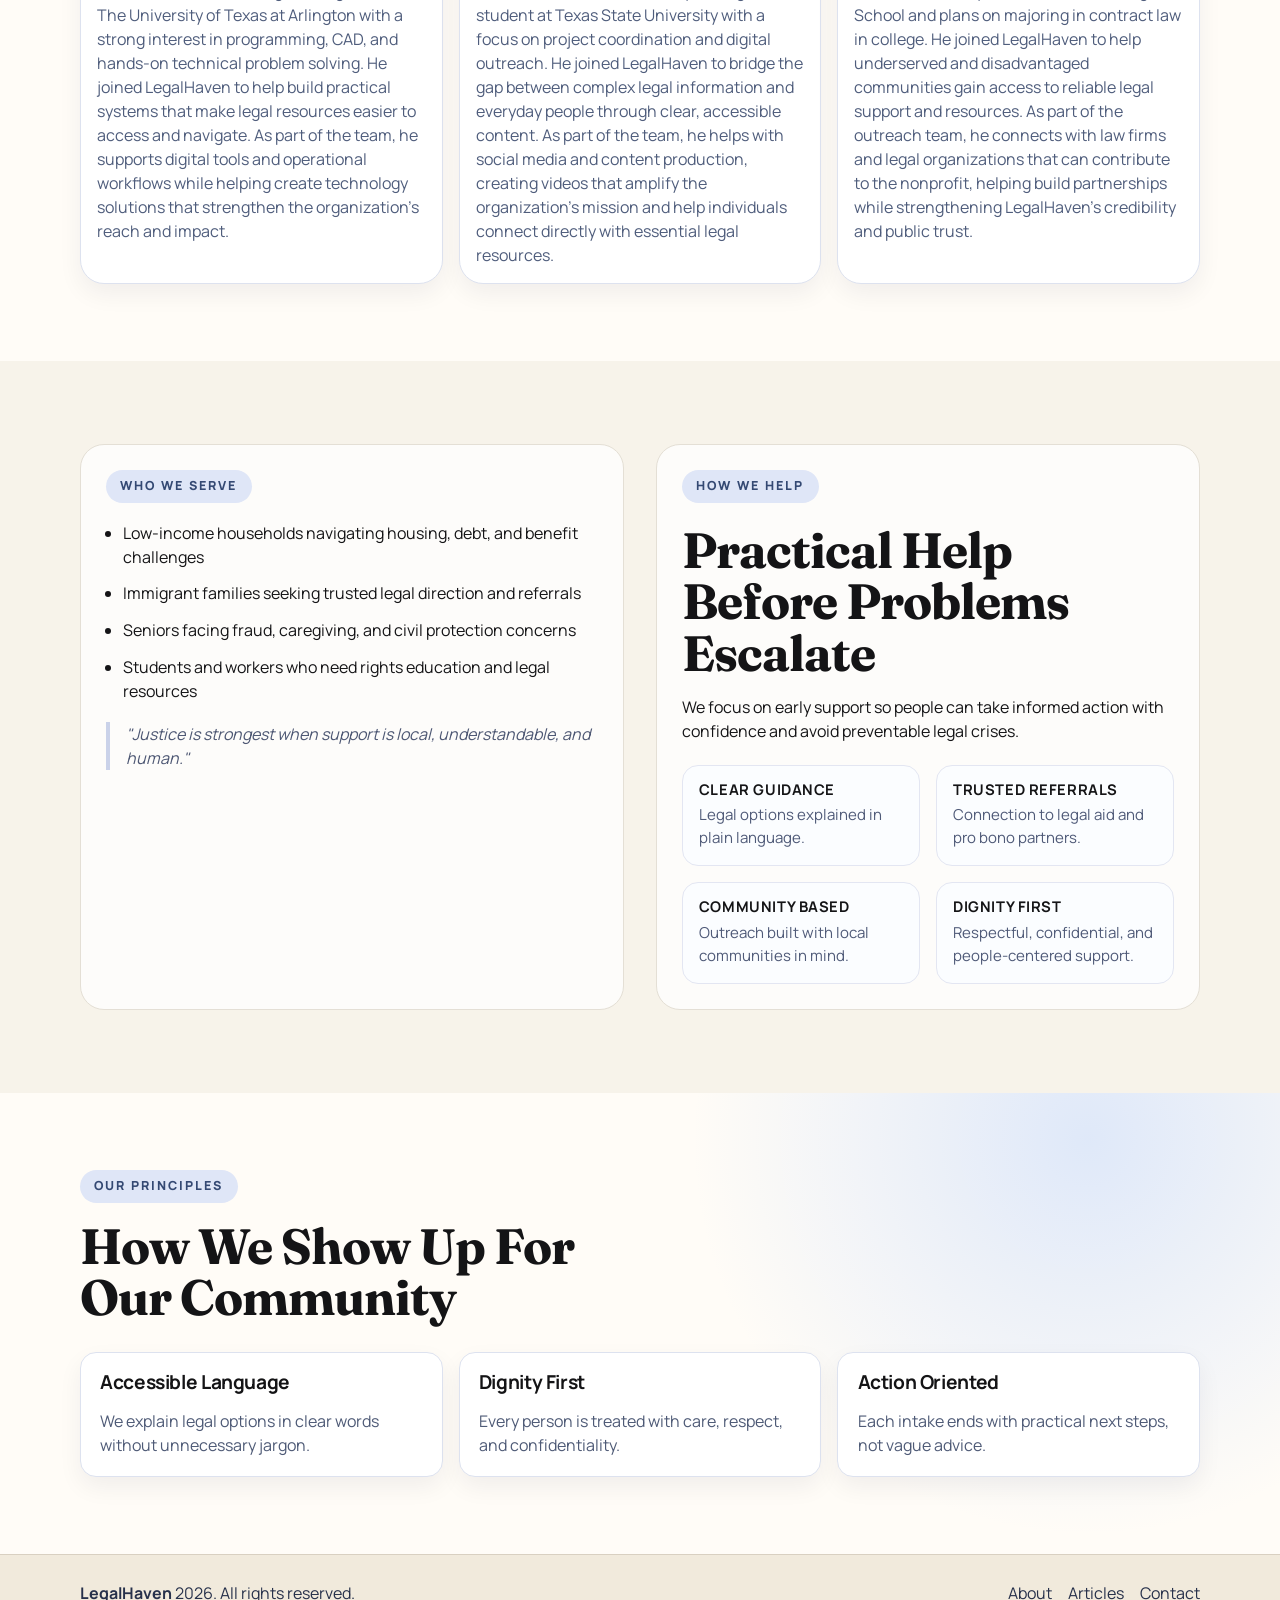
==== commit 9539ff6d: "Add 501c3 to homepage; remove hash fragments from nav URLs with scroll-on-load Co-authored-by: Curso" ====
--- a/about.html
+++ b/about.html
@@ -29,7 +29,7 @@
 
       <nav class="site-nav" id="primary-nav" aria-label="Primary">
         <a href="/about" aria-current="page">About Us</a>
-        <a href="/about#who-we-serve">Who We Serve</a>
+        <a href="/about" data-scroll-target="who-we-serve">Who We Serve</a>
         <a href="https://legalhavenfoundation.substack.com/" target="_blank" rel="noopener noreferrer">Articles</a>
         <a class="btn btn-small" href="/contact">Get Help</a>
       </nav>
